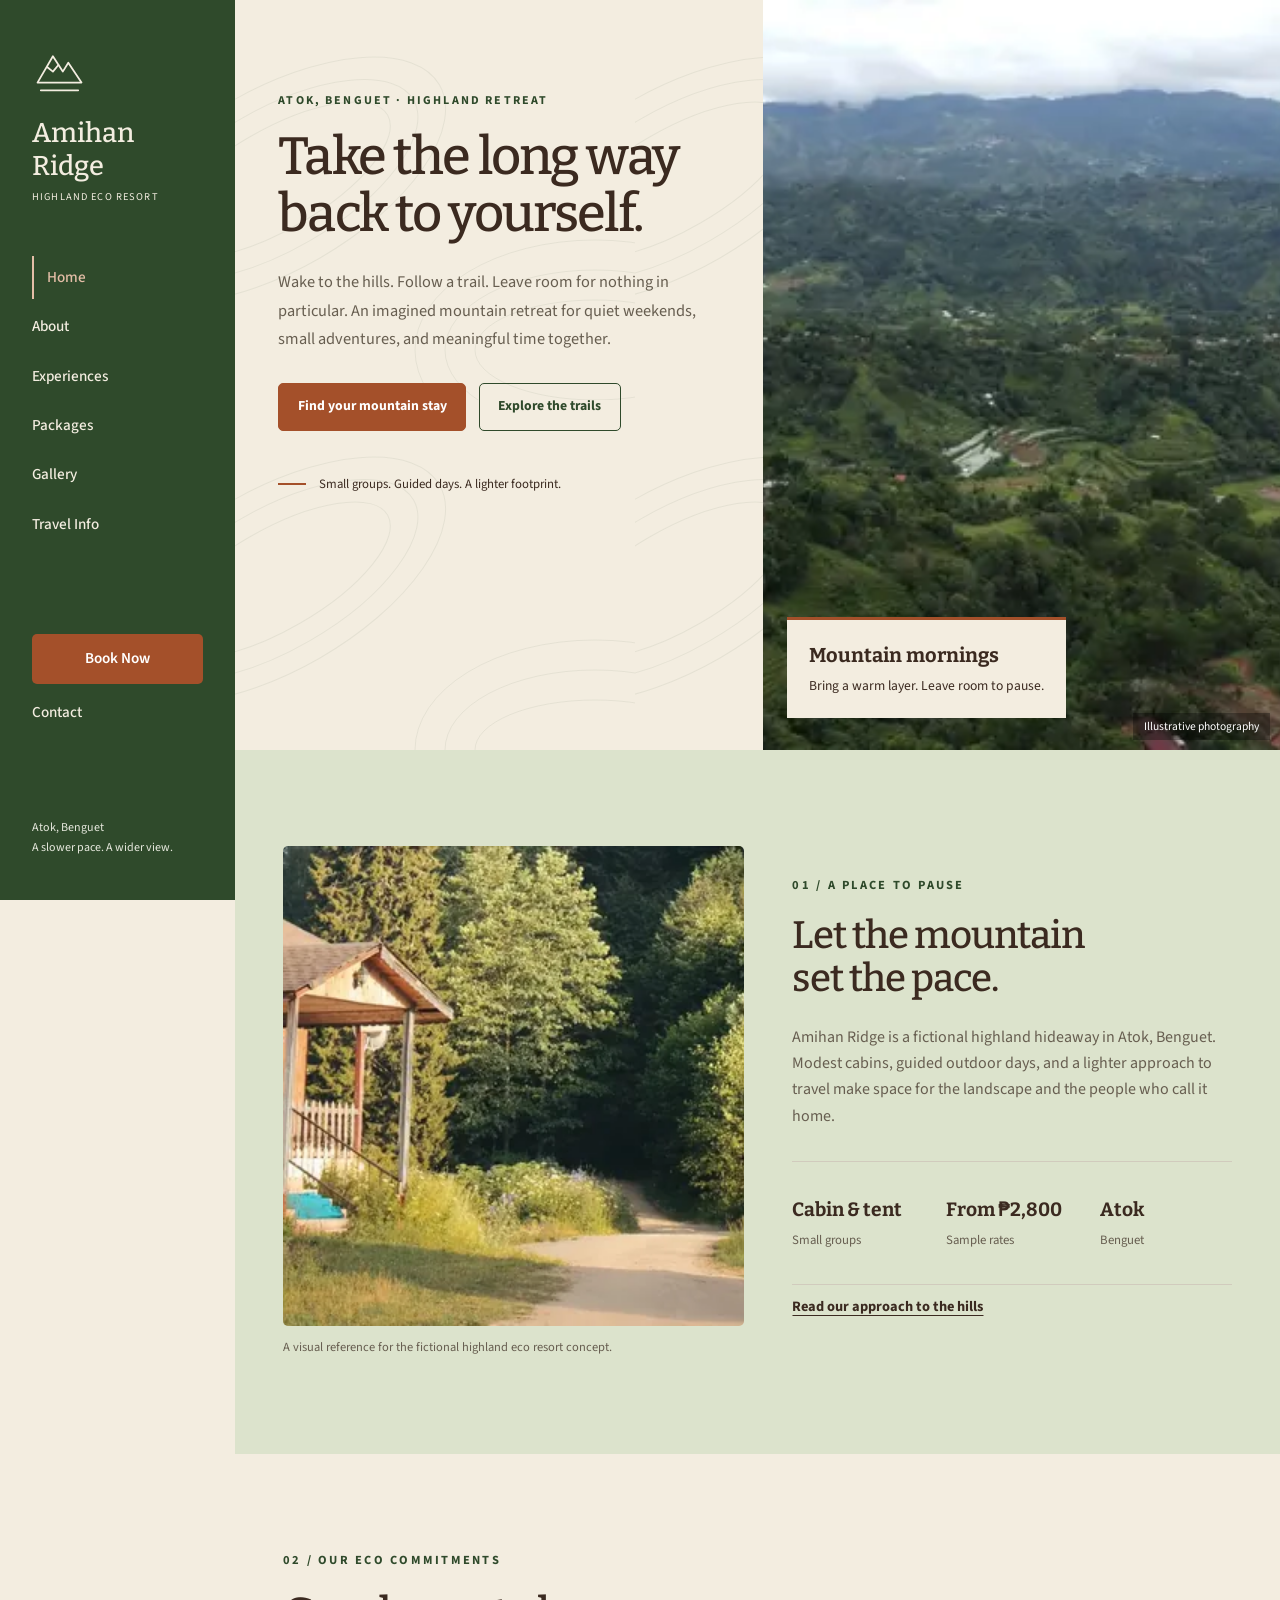
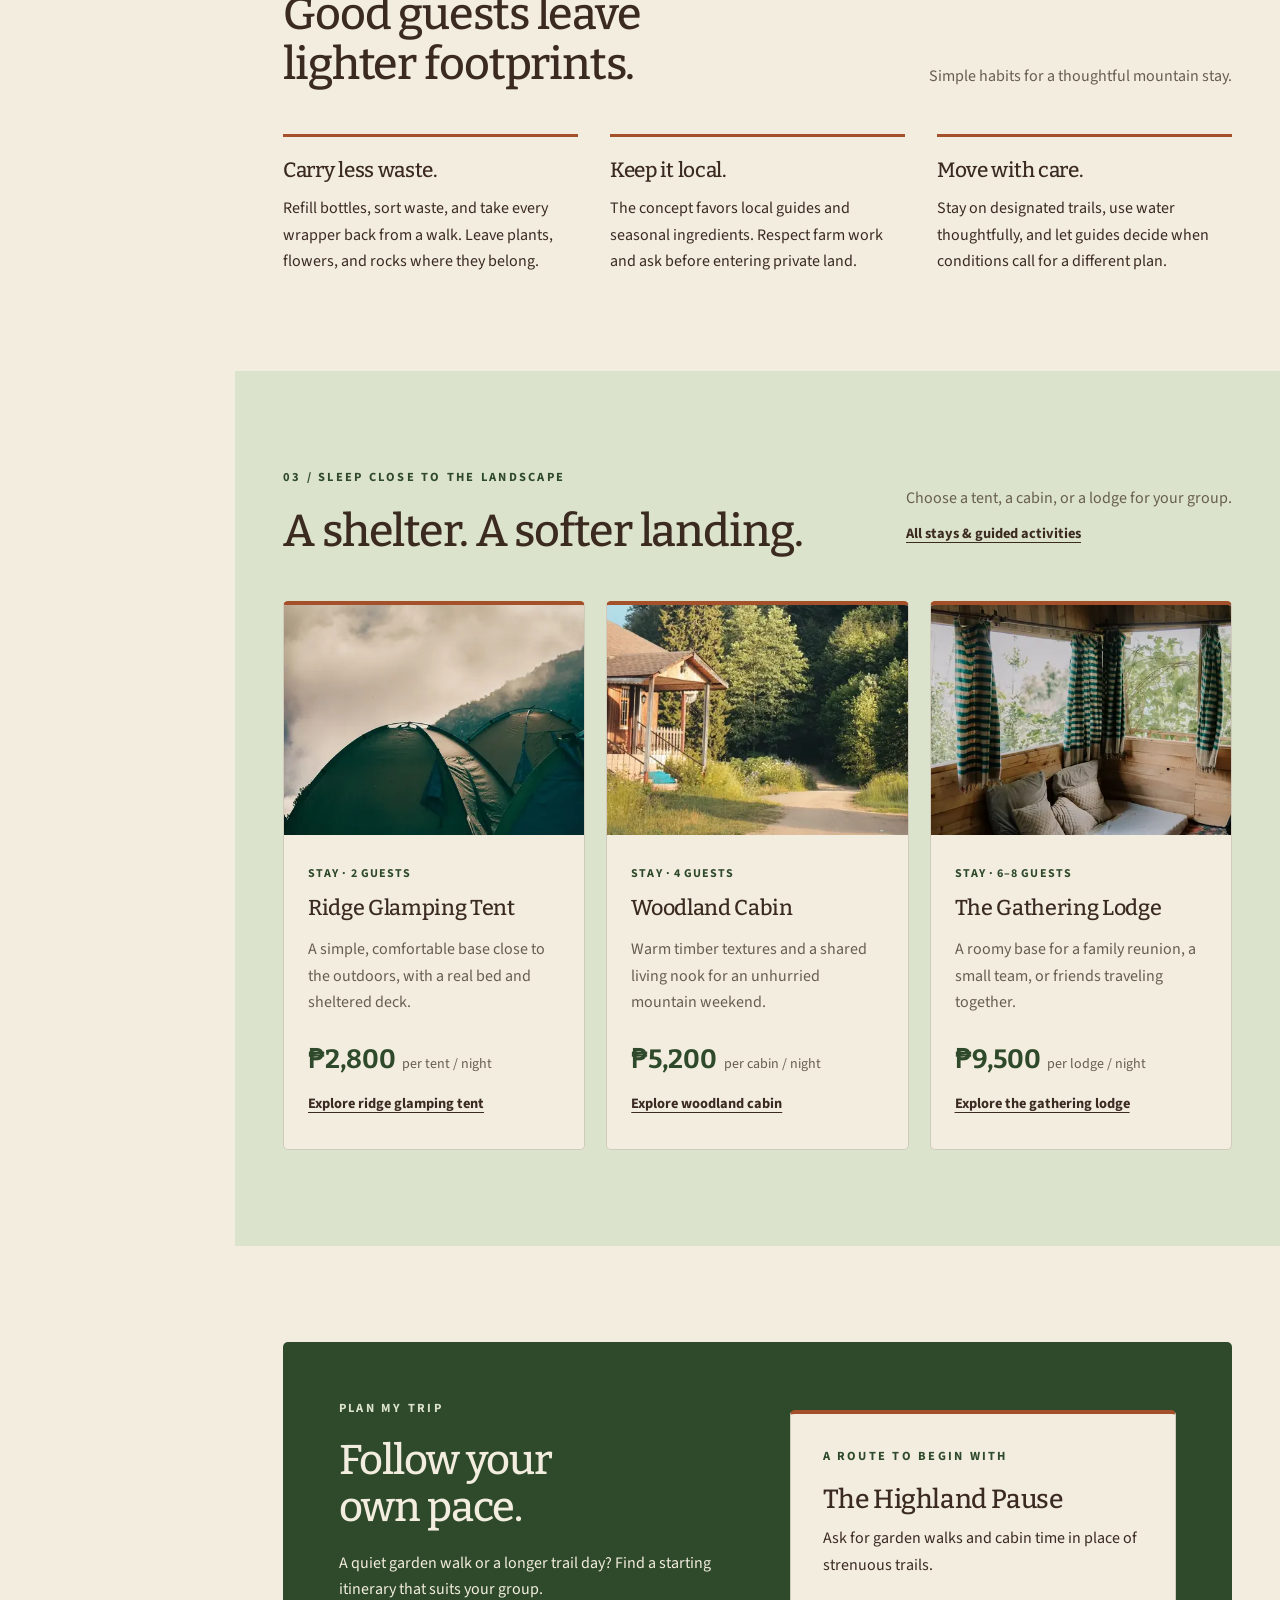
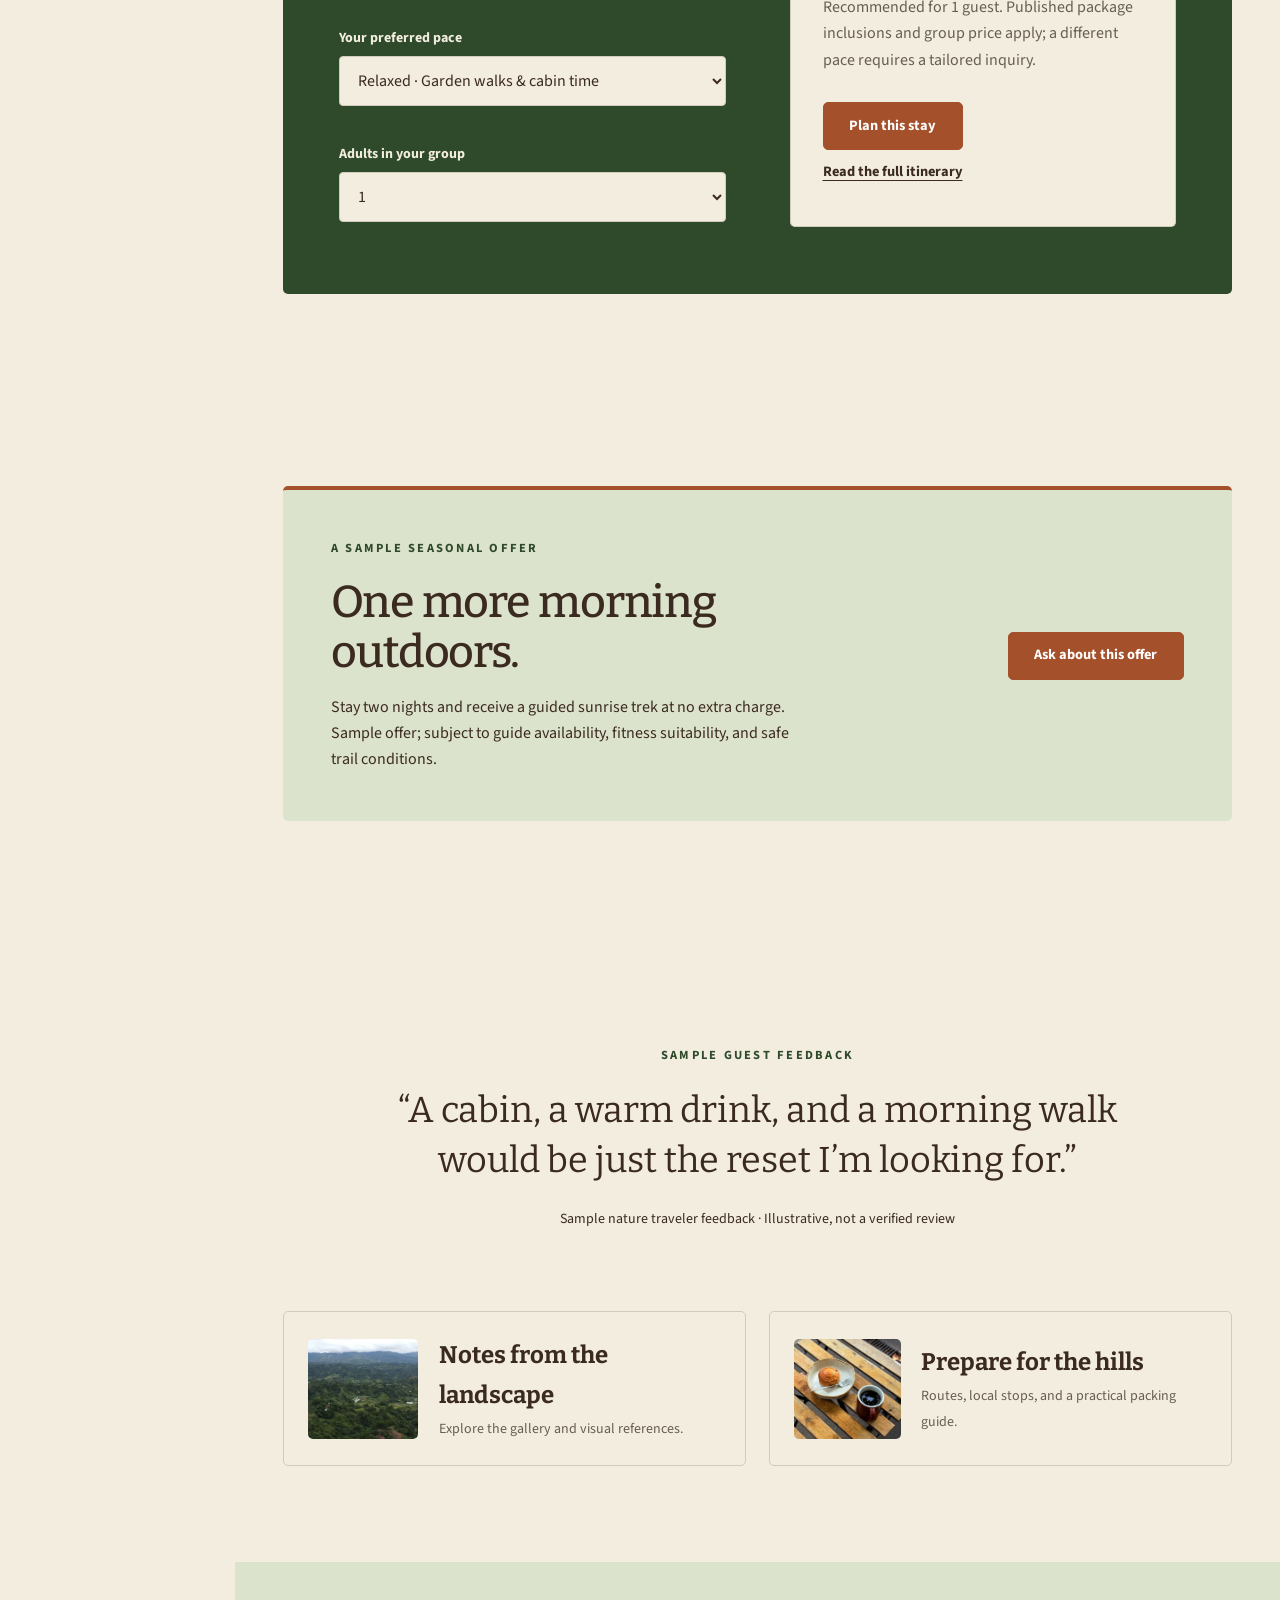
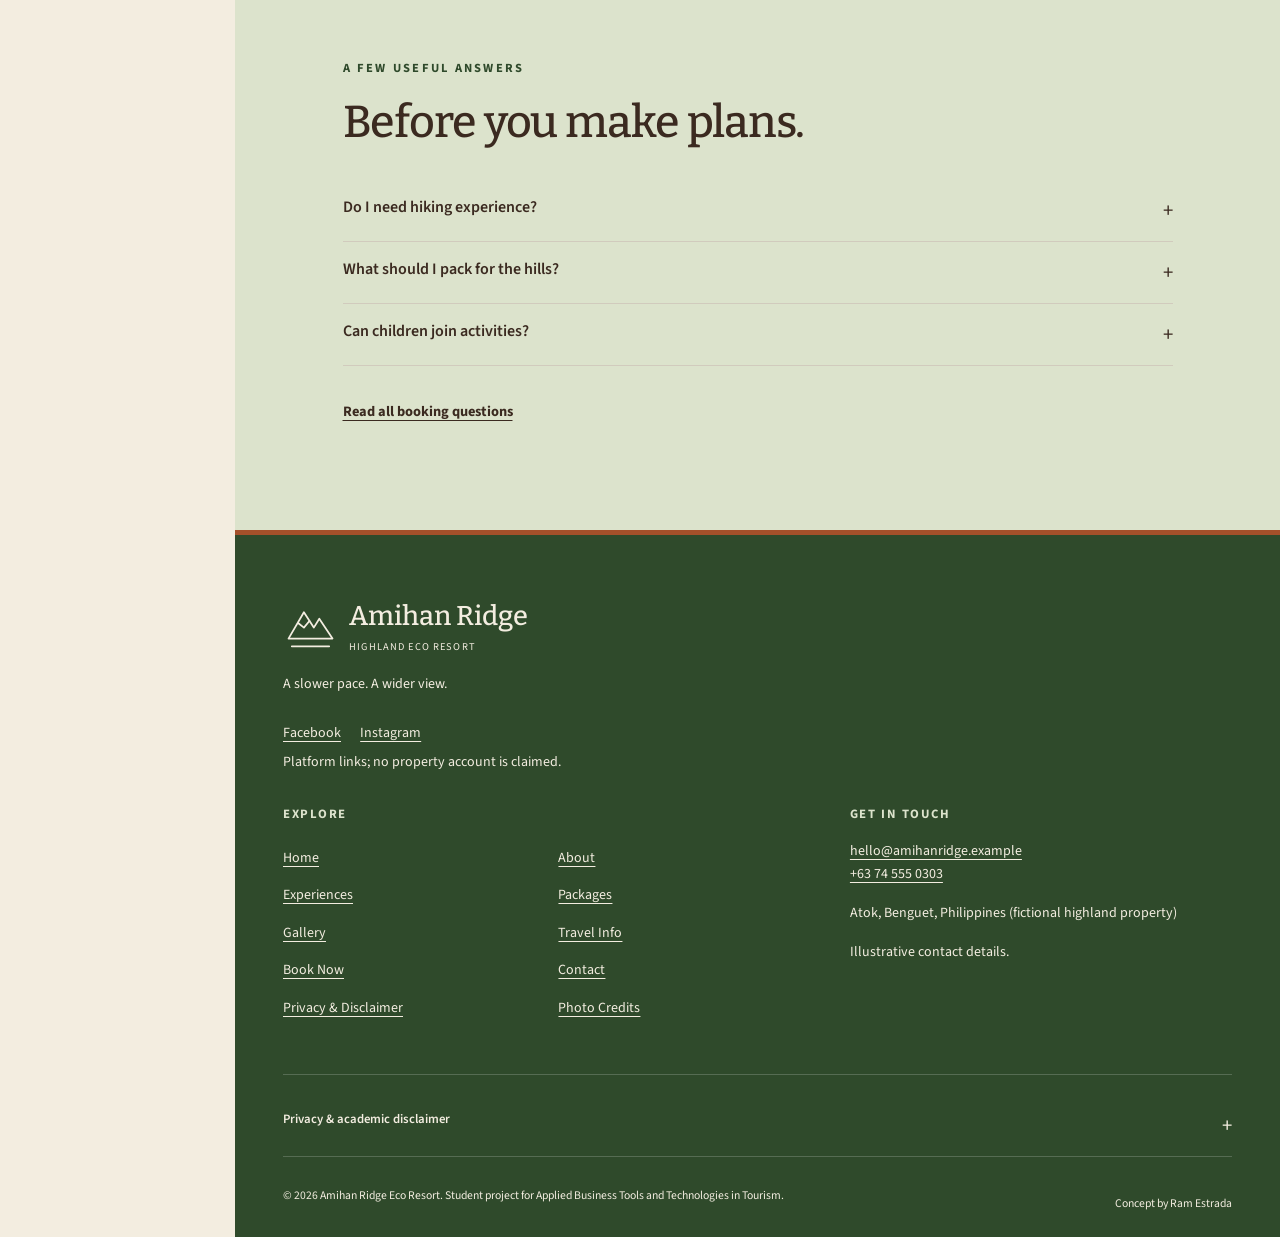
==== index.html @ c05573d8 "Publish complete website for GitHub Pages" ====
<!DOCTYPE html><html lang="en"><head><meta charset="UTF-8"><meta name="viewport" content="width=device-width, initial-scale=1"><title>Amihan Ridge Eco Resort | Slow Highland Stays in Atok</title><meta name="description" content="Find a slower pace at Amihan Ridge Eco Resort, a fictional Atok retreat. Explore cabins, trails, highland packages, eco habits, and a pace-based trip planner."><meta name="theme-color" content="#2F4A2B"><meta property="og:type" content="website"><meta property="og:title" content="Amihan Ridge Eco Resort | Slow Highland Stays in Atok"><meta property="og:description" content="Find a slower pace at Amihan Ridge Eco Resort, a fictional Atok retreat. Explore cabins, trails, highland packages, eco habits, and a pace-based trip planner."><meta property="og:site_name" content="Amihan Ridge Eco Resort"><link rel="icon" type="image/svg+xml" href="data:image/svg+xml,%3Csvg%20xmlns%3D%22http%3A//www.w3.org/2000/svg%22%20viewBox%3D%220%200%2050%2050%22%3E%3Crect%20width%3D%2250%22%20height%3D%2250%22%20rx%3D%225%22%20fill%3D%22%232F4A2B%22/%3E%3Cg%20transform%3D%22translate%283%203%29%20scale%28.88%29%22%20fill%3D%22none%22%20stroke%3D%22%23F3EDE0%22%20stroke-width%3D%222%22%3E%3Cpath%20d%3D%22M5%2036%2019%2012l9%2014%205-8%2012%2018H5Z%22/%3E%3Cpath%20d%3D%22m14%2022%205%204%205-6M8%2043h34%22/%3E%3C/g%3E%3C/svg%3E"><link rel="preload" href="fonts/bitter-latin.woff2" as="font" type="font/woff2" crossorigin><link rel="preload" href="fonts/source-sans-3-latin.woff2" as="font" type="font/woff2" crossorigin><link rel="stylesheet" href="css/style.css"><script type="application/ld+json">{"@context": "https://schema.org", "@type": "Resort", "name": "Amihan Ridge Eco Resort", "description": "Highland eco resort academic concept. Fictional property, rates, and contacts; no reservations or payments.", "address": {"@type": "PostalAddress", "addressLocality": "Atok", "addressRegion": "Benguet", "addressCountry": "PH"}}</script><script defer src="js/form-config.js"></script><script defer src="js/site-data.js"></script><script defer src="js/main.js"></script></head><body class="highlands"><a class="skip-link" href="#main">Skip to content</a><header class="site-header"><div class="header-inner "><a class="brand" href="index.html"><svg class="brand-mark" viewBox="0 0 50 50" fill="none" stroke="currentColor" stroke-width="1.6" stroke-linecap="round" stroke-linejoin="round" aria-hidden="true"><path d="M5 36 19 12l9 14 5-8 12 18H5Z"/><path d="m14 22 5 4 5-6M8 43h34"/></svg><span class="brand-text"><strong>Amihan Ridge</strong><span>Highland eco resort</span></span><span class="sr-only">Home</span></a><button class="menu-toggle" aria-controls="site-nav" aria-expanded="false" aria-label="Open navigation"><svg viewBox="0 0 24 24" fill="none" stroke="currentColor" stroke-width="1.6" aria-hidden="true"><path d="M3 6h18M3 12h18M3 18h18"/></svg></button><nav class="site-nav" id="site-nav" aria-label="Main navigation"><span class="nav-mobile-brand">Amihan Ridge</span><button class="menu-close" aria-label="Close navigation">×</button><ul class="nav-list"><li><a  href="index.html" aria-current="page">Home</a></li><li><a  href="about.html" >About</a></li><li><a  href="stay.html" >Experiences</a></li><li><a  href="packages.html" >Packages</a></li><li><a  href="gallery.html" >Gallery</a></li><li><a  href="travel-info.html" >Travel Info</a></li><li><a class="nav-book" href="booking.html" >Book Now</a></li><li><a  href="contact.html" >Contact</a></li></ul></nav><p class="sidebar-note">Atok, Benguet<br>A slower pace. A wider view.</p></div></header><main id="main"><section class="hero"><div class="hero-content"><span class="eyebrow">Atok, Benguet · Highland Retreat</span><h1>Take the long way<br>back to yourself.</h1><p class="hero-intro">Wake to the hills. Follow a trail. Leave room for nothing in particular. An imagined mountain retreat for quiet weekends, small adventures, and meaningful time together.</p><div class="actions"><a class="button " href="booking.html">Find your mountain stay</a><a class="button secondary" href="packages.html">Explore the trails</a></div><p class="hero-smallprint">Small groups. Guided days. A lighter footprint.</p></div><div class="hero-right"><img class="" src="images/hero-hills.webp" srcset="images/hero-hills-480.webp 480w, images/hero-hills-640.webp 640w, images/hero-hills-960.webp 960w, images/hero-hills.webp 1800w" sizes="(max-width:767px) 100vw, (max-width:1023px) 50vw, calc((100vw - 235px) / 2)" alt="Green mountain hills and cultivated valleys under a cloudy sky" width="1800" height="1013" fetchpriority="high" decoding="async"><div class="field-badge"><strong>Mountain mornings</strong><span>Bring a warm layer. Leave room to pause.</span></div><span class="hero-note">Illustrative photography</span></div></section><section class="section eco-story" id="discover"><div class="wrap intro-split"><div class="intro-photo reveal"><img class="" src="images/cabin-exterior.webp" srcset="images/cabin-exterior-480.webp 480w, images/cabin-exterior-640.webp 640w, images/cabin-exterior-960.webp 960w, images/cabin-exterior.webp 1100w" sizes="(max-width:767px) calc(100vw - 32px), (max-width:1023px) 50vw, 40vw" alt="Wooden cabin nestled among lush green forest trees" width="1100" height="734" loading="lazy" decoding="async"><p class="photo-caption">A visual reference for the fictional highland eco resort concept.</p></div><div class="intro-copy reveal"><span class="eyebrow">01 / A place to pause</span><h2>Let the mountain<br> set the pace.</h2><p class="muted">Amihan Ridge is a fictional highland hideaway in Atok, Benguet. Modest cabins, guided outdoor days, and a lighter approach to travel make space for the landscape and the people who call it home.</p><div class="quick-facts"><div><strong>Cabin & tent</strong><span>Small groups</span></div><div><strong>From ₱2,800</strong><span>Sample rates</span></div><div><strong>Atok</strong><span>Benguet</span></div></div><a class="text-link" href="about.html">Read our approach to the hills</a></div></div></section><section class="section"><div class="wrap"><div class="section-heading"><div><span class="eyebrow">02 / Our eco commitments</span><h2>Good guests leave<br>lighter footprints.</h2></div><div><p class="muted">Simple habits for a thoughtful mountain stay.</p></div></div><div class="eco-grid"><div><h3>Carry less waste.</h3><p>Refill bottles, sort waste, and take every wrapper back from a walk. Leave plants, flowers, and rocks where they belong.</p></div><div><h3>Keep it local.</h3><p>The concept favors local guides and seasonal ingredients. Respect farm work and ask before entering private land.</p></div><div><h3>Move with care.</h3><p>Stay on designated trails, use water thoughtfully, and let guides decide when conditions call for a different plan.</p></div></div></div></section><section class="section panel-section"><div class="wrap"><div class="section-heading"><div><span class="eyebrow">03 / Sleep close to the landscape</span><h2>A shelter. A softer landing.</h2></div><div><p class="muted">Choose a tent, a cabin, or a lodge for your group.</p><a class="text-link" href="stay.html">All stays & guided activities</a></div></div><div class="home-stays"><article class="card reveal" data-offering="glamping-tent"><img class="card-image" src="images/camping.webp" srcset="images/camping-480.webp 480w, images/camping-640.webp 640w, images/camping-960.webp 960w, images/camping.webp 1100w" sizes="(max-width:767px) calc(100vw - 32px), (max-width:1023px) 50vw, 40vw" alt="Camping tents set in a misty mountain landscape" width="1100" height="1650" loading="lazy" decoding="async"><div class="card-body"><span class="card-tag">Stay · 2 guests</span><h3>Ridge Glamping Tent</h3><p class="muted">A simple, comfortable base close to the outdoors, with a real bed and sheltered deck.</p><div class="card-price"><strong>₱2,800</strong><span>per tent / night</span></div><a class="text-link" href="stay.html#glamping-tent">Explore ridge glamping tent</a></div></article><article class="card reveal" data-offering="wood-cabin"><img class="card-image" src="images/cabin-exterior.webp" srcset="images/cabin-exterior-480.webp 480w, images/cabin-exterior-640.webp 640w, images/cabin-exterior-960.webp 960w, images/cabin-exterior.webp 1100w" sizes="(max-width:767px) calc(100vw - 32px), (max-width:1023px) 50vw, 40vw" alt="Wooden cabin nestled among lush green forest trees" width="1100" height="734" loading="lazy" decoding="async"><div class="card-body"><span class="card-tag">Stay · 4 guests</span><h3>Woodland Cabin</h3><p class="muted">Warm timber textures and a shared living nook for an unhurried mountain weekend.</p><div class="card-price"><strong>₱5,200</strong><span>per cabin / night</span></div><a class="text-link" href="stay.html#wood-cabin">Explore woodland cabin</a></div></article><article class="card reveal" data-offering="family-lodge"><img class="card-image" src="images/cabin-lounge.webp" srcset="images/cabin-lounge-480.webp 480w, images/cabin-lounge-640.webp 640w, images/cabin-lounge-960.webp 960w, images/cabin-lounge.webp 1100w" sizes="(max-width:767px) calc(100vw - 32px), (max-width:1023px) 50vw, 40vw" alt="Wooden cabin interior with cushions and a forest view" width="1100" height="1649" loading="lazy" decoding="async"><div class="card-body"><span class="card-tag">Stay · 6–8 guests</span><h3>The Gathering Lodge</h3><p class="muted">A roomy base for a family reunion, a small team, or friends traveling together.</p><div class="card-price"><strong>₱9,500</strong><span>per lodge / night</span></div><a class="text-link" href="stay.html#family-lodge">Explore the gathering lodge</a></div></article></div></div></section><section class="section"><div class="wrap"><div class="planner reveal" id="plan-my-trip"><div><span class="eyebrow">Plan my trip</span><h2>Follow your<br>own pace.</h2><p>A quiet garden walk or a longer trail day? Find a starting itinerary that suits your group.</p><div id="trip-planner" class="form-grid" style="margin-top:1.5rem"><div class="field full"><label for="trip-pace">Your preferred pace</label><select id="trip-pace"><option value="relaxed">Relaxed · Garden walks & cabin time</option><option value="moderate">Moderate · Sunrise walks & slow afternoons</option><option value="adventurous">Adventurous · Longer guided trail days</option></select></div><div class="field full"><label for="trip-size">Adults in your group</label><select id="trip-size"><option>1</option><option>2</option><option>3</option><option>4</option><option>5</option><option>6</option><option>7</option><option>8</option></select></div></div></div><div class="planner-result" aria-live="polite"><span class="eyebrow">A route to begin with</span><h3 id="trip-name">The Highland Pause</h3><p id="trip-activities">Ask for garden walks and cabin time in place of strenuous trails.</p><p class="small muted" id="trip-group-note">Package capacity and final inclusions need confirmation.</p><div class="actions"><a class="button" id="trip-result-link" href="booking.html?item=highland-escape">Plan this stay</a></div><a class="text-link" id="trip-package-link" href="packages.html#highland-escape">Read the full itinerary</a></div></div></div></section><section class="section"><div class="wrap"><div class="promo reveal"><div><span class="eyebrow">A sample seasonal offer</span><h2>One more morning outdoors.</h2><p>Stay two nights and receive a guided sunrise trek at no extra charge. Sample offer; subject to guide availability, fitness suitability, and safe trail conditions.</p></div><a class="button " href="booking.html">Ask about this offer</a></div></div></section><section class="section"><div class="wrap"><div class="review reveal"><span class="eyebrow">Sample guest feedback</span><span class="stars" aria-hidden="true">✦ ✦ ✦</span><blockquote>“A cabin, a warm drink, and a morning walk would be just the reset I’m looking for.”</blockquote><cite>Sample nature traveler feedback · Illustrative, not a verified review</cite></div><div class="teaser-grid"><a class="teaser" href="gallery.html"><img class="" src="images/hero-hills.webp" srcset="images/hero-hills-480.webp 480w, images/hero-hills-640.webp 640w, images/hero-hills-960.webp 960w, images/hero-hills.webp 1800w" sizes="(max-width:767px) calc(100vw - 32px), (max-width:1023px) 50vw, 40vw" alt="Green mountain hills and cultivated valleys under a cloudy sky" width="1800" height="1013" loading="lazy" decoding="async"><div><strong>Notes from the landscape</strong><span>Explore the gallery and visual references.</span></div></a><a class="teaser" href="travel-info.html"><img class="" src="images/coffee-pastry.webp" srcset="images/coffee-pastry-480.webp 480w, images/coffee-pastry-640.webp 640w, images/coffee-pastry-960.webp 960w, images/coffee-pastry.webp 1100w" sizes="(max-width:767px) calc(100vw - 32px), (max-width:1023px) 50vw, 40vw" alt="Coffee and a pastry on an outdoor wooden table" width="1100" height="1467" loading="lazy" decoding="async"><div><strong>Prepare for the hills</strong><span>Routes, local stops, and a practical packing guide.</span></div></a></div></div></section><section class="section panel-section"><div class="wrap"><div class="faq"><span class="eyebrow">A few useful answers</span><h2>Before you make plans.</h2><details><summary>Do I need hiking experience?</summary><p>The garden walk is a gentle option. Sunrise and longer treks require a suitability discussion with the guide; difficulty, weather, and individual health must be considered.</p></details><details><summary>What should I pack for the hills?</summary><p>Bring layers, a rain shell, grippy closed shoes, water, a torch, and personal medication. Pack out any waste from trail days.</p></details><details><summary>Can children join activities?</summary><p>Garden visits can suit supervised children. Ask about route suitability before booking a trek; there is no blanket age guarantee.</p></details><p class="faq-footer"><a class="text-link" href="booking.html#faq">Read all booking questions</a></p></div></div></section></main><footer class="site-footer"><div class="wrap"><div class="footer-top"><div class="footer-brand"><a class="brand" href="index.html"><svg class="brand-mark" viewBox="0 0 50 50" fill="none" stroke="currentColor" stroke-width="1.6" stroke-linecap="round" stroke-linejoin="round" aria-hidden="true"><path d="M5 36 19 12l9 14 5-8 12 18H5Z"/><path d="m14 22 5 4 5-6M8 43h34"/></svg><span class="brand-text"><strong>Amihan Ridge</strong><span>Highland eco resort</span></span><span class="sr-only">Home</span></a><p>A slower pace. A wider view.</p><div class="social-links"><a href="https://www.facebook.com/" target="_blank" rel="noopener noreferrer">Facebook</a><a href="https://www.instagram.com/" target="_blank" rel="noopener noreferrer">Instagram</a></div><p class="small">Platform links; no property account is claimed.</p></div><div><h2>Explore</h2><div class="footer-links"><a href="index.html">Home</a><a href="about.html">About</a><a href="stay.html">Experiences</a><a href="packages.html">Packages</a><a href="gallery.html">Gallery</a><a href="travel-info.html">Travel Info</a><a href="booking.html">Book Now</a><a href="contact.html">Contact</a><a href="#privacy">Privacy &amp; Disclaimer</a><a href="gallery.html#photo-credits">Photo Credits</a></div></div><div><h2>Get in touch</h2><p><a href="mailto:hello@amihanridge.example">hello@amihanridge.example</a><br><a href="tel:+63745550303">+63 74 555 0303</a></p><p>Atok, Benguet, Philippines (fictional highland property)</p><p class="small">Illustrative contact details.</p></div></div><details class="footer-policy" id="privacy"><summary>Privacy &amp; academic disclaimer</summary><p>This website was created for academic purposes. Business, rates, and contact details are fictional. No personal data is stored. In the current demonstration, form entries stay on the page and are not sent. A copied or downloaded draft stays under your control. No reservations or payments are made.</p><p>Photographs are licensed visual references, not photographs of this fictional property. Sample guest feedback is illustrative, not verified testimony. Maps show public town references. Any future inquiry service must have its privacy terms reviewed before activation.</p></details><div class="footer-bottom"><p>© 2026 Amihan Ridge Eco Resort. Student project for Applied Business Tools and Technologies in Tourism.</p><p>Concept by Ram Estrada</p></div></div></footer></body></html>
---- css/style.css ----
/* Self-hosted Google Fonts; latin subset; source records and OFL licenses included. */

/* latin: Bitter */
@font-face {
  font-family: 'Bitter';
  font-style: normal;
  font-weight: 400 700;
  font-display: swap;
  src: url('../fonts/bitter-latin.woff2') format('woff2');
  unicode-range: U+0000-00FF, U+0131, U+0152-0153, U+02BB-02BC, U+02C6, U+02DA, U+02DC, U+0304, U+0308, U+0329, U+2000-206F, U+20AC, U+2122, U+2191, U+2193, U+2212, U+2215, U+FEFF, U+FFFD;
}

/* latin: Source Sans 3 */
@font-face {
  font-family: 'Source Sans 3';
  font-style: normal;
  font-weight: 400 700;
  font-display: swap;
  src: url('../fonts/source-sans-3-latin.woff2') format('woff2');
  unicode-range: U+0000-00FF, U+0131, U+0152-0153, U+02BB-02BC, U+02C6, U+02DA, U+02DC, U+0304, U+0308, U+0329, U+2000-206F, U+20AC, U+2122, U+2191, U+2193, U+2212, U+2215, U+FEFF, U+FFFD;
}

*{box-sizing:border-box}html{scroll-behavior:smooth;scroll-padding-top:7rem}body{margin:0;background:var(--paper);color:var(--ink);font-family:var(--body-font);font-size:1rem;line-height:1.65}body.menu-open{overflow:hidden}button,input,select,textarea{font:inherit}button,a,input,select,textarea,summary{-webkit-tap-highlight-color:transparent}img{display:block;width:100%;height:auto}a{color:inherit;text-underline-offset:.25em}button{cursor:pointer}button:disabled{cursor:wait;opacity:.65}a,button{touch-action:manipulation}h1,h2,h3,h4,p{margin:0}h1,h2,h3,h4{font-family:var(--heading-font);font-weight:var(--heading-weight,500);line-height:1.12}h1{font-size:clamp(2.65rem,5vw,4.8rem);letter-spacing:-.035em}h2{font-size:clamp(2rem,3.5vw,3.3rem);letter-spacing:-.025em}h3{font-size:1.6rem;letter-spacing:-.015em}p+p{margin-top:1rem}ul,ol{padding-left:1.25rem}li+li{margin-top:.4rem}::selection{background:var(--accent);color:white}:focus-visible{outline:3px solid var(--focus);outline-offset:5px}input:focus-visible,select:focus-visible,textarea:focus-visible{outline-offset:2px}button{border:0}.skip-link{position:fixed;top:1rem;left:1rem;z-index:1000;padding:1rem;background:var(--primary);color:white;transform:translateY(-200%)}.skip-link:focus{transform:translateY(0)}.sr-only{position:absolute;width:1px;height:1px;overflow:hidden;clip:rect(0,0,0,0);white-space:nowrap}.wrap{width:min(1200px,calc(100% - 6rem));margin-inline:auto}.section{padding-block:6rem}.section-heading{display:flex;align-items:flex-end;justify-content:space-between;gap:2rem;margin-bottom:2.8rem}.section-heading p{max-width:30rem}.eyebrow{font-size:.78rem;font-weight:700;letter-spacing:.18em;text-transform:uppercase;display:block;margin-bottom:1.15rem;color:var(--primary)}.muted{color:var(--muted)}.small{font-size:.875rem}.section-number{font-family:var(--heading-font);font-size:3rem;color:var(--accent)}.button{display:inline-flex;align-items:center;justify-content:center;min-height:48px;padding:.8rem 1.6rem;text-decoration:none;font-size:.9rem;font-weight:700;background:var(--accent);color:var(--button-text);border:1px solid var(--accent);border-radius:var(--radius);transition:background .2s,transform .2s,box-shadow .2s;line-height:1.4;text-align:center}.button:hover{transform:translateY(-2px);background:var(--accent-dark);border-color:var(--accent-dark)}.button.secondary{background:transparent;color:var(--primary);border-color:var(--primary)}.button.secondary:hover{background:var(--panel)}.button.light{background:transparent;color:#fff;border-color:#fff}.button.light:hover{background:#ffffff18}.text-link{display:inline-flex;align-items:center;min-height:44px;font-size:.9rem;font-weight:700}.actions{display:flex;flex-wrap:wrap;gap:1rem;align-items:center;margin-top:1.8rem}.brand{display:flex;align-items:center;gap:.7rem;text-decoration:none;color:var(--primary);line-height:1.2}.brand-mark{width:38px;height:38px;flex:none}.brand-text strong{display:block;font-family:var(--heading-font);font-size:1.15rem;font-weight:var(--heading-weight,500)}.brand-text span{display:block;font-size:.65rem;letter-spacing:.16em;text-transform:uppercase;margin-top:.2rem}.header-inner{display:flex;align-items:center;justify-content:space-between;gap:1.4rem}.nav-list{display:flex;gap:1.35rem;align-items:center;list-style:none;padding:0;margin:0}.nav-list li+li{margin:0}.nav-list a{display:flex;align-items:center;min-height:44px;text-decoration:none;font-size:.84rem;font-weight:600;white-space:nowrap}.nav-list a:hover,.nav-list a[aria-current]{color:var(--accent-dark)}.nav-list a[aria-current]:not(.nav-book){box-shadow:inset 0 -2px var(--accent)}.nav-list a.nav-book{padding:.65rem 1.1rem;background:var(--accent);color:var(--button-text);border-radius:var(--radius)}.menu-toggle,.menu-close{display:none;width:48px;height:48px;border:1px solid var(--line);background:var(--paper);color:var(--ink);align-items:center;justify-content:center;font-size:1.5rem}.menu-toggle svg{width:23px;height:23px}.nav-mobile-brand{display:none}.hero{position:relative;isolation:isolate;overflow:hidden}.hero-image{position:absolute;inset:0;height:100%;object-fit:cover;z-index:-2}.hero .eyebrow,.hero .muted{color:inherit}.hero-content{position:relative}.hero-intro{max-width:36rem;margin-top:1.5rem;font-size:1.08rem;line-height:1.75}.hero-note{position:absolute;bottom:1.5rem;right:2rem;color:white;font-size:.72rem;background:#0005;padding:.25rem .7rem}.hero-bottom{display:flex;align-items:center;justify-content:space-between;gap:2rem}.hero-bottom span{font-size:.78rem;letter-spacing:.12em;text-transform:uppercase}.subhero{padding:4.6rem 0 3.8rem;border-bottom:1px solid var(--line);background:var(--panel)}.subhero .wrap{display:grid;grid-template-columns:1.5fr 1fr;gap:3rem;align-items:center}.subhero p{max-width:42rem;margin-top:1.35rem}.subhero img{height:260px;object-fit:cover;border-radius:var(--card-radius)}.subhero .breadcrumb{font-size:.8rem;margin-bottom:1rem;color:var(--muted)}.intro-split{display:grid;grid-template-columns:1fr 1fr;gap:5rem;align-items:center}.intro-photo{position:relative}.intro-photo img{height:500px;object-fit:cover;border-radius:var(--card-radius)}.photo-caption{margin-top:.7rem;font-size:.78rem;color:var(--muted)}.intro-copy>p{margin-top:1.5rem}.quick-facts{display:grid;grid-template-columns:repeat(3,1fr);gap:1.4rem;padding-block:2rem;border-block:1px solid var(--line);margin-top:2rem}.quick-facts strong{display:block;font-family:var(--heading-font);font-size:1.2rem}.quick-facts span{font-size:.8rem;color:var(--muted)}.card-grid{display:grid;grid-template-columns:repeat(3,minmax(0,1fr));gap:1.65rem}.card{overflow:hidden;border:1px solid var(--line);border-radius:var(--card-radius);background:var(--card-bg,var(--paper));box-shadow:var(--card-shadow,none);position:relative}.card-image{height:260px;object-fit:cover;transition:transform .3s}.card:hover .card-image{transform:scale(1.025)}.card-body{padding:1.8rem}.card-tag{display:inline-block;color:var(--primary);font-size:.75rem;font-weight:700;letter-spacing:.09em;text-transform:uppercase;margin-bottom:.8rem}.card h3{margin-bottom:1rem}.card p{margin-bottom:1rem}.card-price{display:flex;align-items:baseline;gap:.4rem;margin-top:1.4rem;flex-wrap:wrap}.card-price strong{font-family:var(--heading-font);font-size:1.65rem;color:var(--primary)}.card-price span{font-size:.78rem;color:var(--muted)}.card .button{margin-top:1.2rem}.offering-meta{display:grid;grid-template-columns:1fr 1fr;gap:.8rem;font-size:.8rem;border-top:1px solid var(--line);padding-top:1rem}.offering-meta dt{font-weight:700}.offering-meta dd{margin:0;color:var(--muted)}.features{font-size:.9rem}.feature-grid{display:grid;grid-template-columns:repeat(4,1fr);gap:1.6rem}.feature-tile{padding:1.5rem 0;border-top:2px solid var(--accent)}.feature-tile h3{font-size:1.3rem;margin:.8rem 0}.feature-tile p{font-size:.95rem}.feature-index{font-size:.8rem;font-weight:700;color:var(--accent-dark);letter-spacing:.08em}.panel-section{background:var(--panel)}.dark-section{background:var(--primary);color:var(--paper)}.dark-section .eyebrow{color:var(--light-accent)}.dark-section .card{--card-bg:var(--paper);color:var(--ink)}.dark-section .muted{color:#ffffffb8}.promo{display:grid;grid-template-columns:1.4fr 1fr;gap:3rem;align-items:center;padding:3rem;background:var(--primary);color:white;border-radius:var(--card-radius);position:relative}.promo .eyebrow{color:var(--light-accent)}.promo p{margin-top:1rem;max-width:43rem}.promo .button{justify-self:end}.review{max-width:780px;text-align:center;margin:auto;padding:2rem 0}.review blockquote{font-family:var(--heading-font);font-size:clamp(1.7rem,3vw,2.7rem);line-height:1.4;margin:1.2rem 0}.review cite{font-style:normal;font-size:.875rem}.review .stars{color:var(--accent-dark);letter-spacing:.3em;font-size:1rem}.teaser-grid{display:grid;grid-template-columns:repeat(2,1fr);gap:1.4rem;margin-top:3rem}.teaser{display:flex;gap:1.3rem;align-items:center;padding:1.5rem;border:1px solid var(--line);text-decoration:none;border-radius:var(--card-radius);transition:background .2s}.teaser:hover{background:var(--panel)}.teaser strong{display:block;font-family:var(--heading-font);font-size:1.5rem}.teaser img{width:110px;height:100px;object-fit:cover;border-radius:var(--card-radius)}.teaser span{font-size:.875rem;color:var(--muted)}.availability{padding:1.7rem 2rem;display:grid;grid-template-columns:1fr 1fr .6fr auto;gap:1rem;align-items:end;background:white;color:var(--ink);position:relative;z-index:2;border-radius:22px;box-shadow:0 12px 45px #14313b1a}.availability label{font-size:.8rem;font-weight:700}.availability input,.availability select{background:#f4f7f7;border:1px solid var(--line);border-radius:10px;min-height:48px;padding:.65rem;width:100%;margin-top:.4rem}.planner{display:grid;grid-template-columns:1fr 1fr;gap:4rem;padding:3.5rem;background:var(--panel);border:1px solid var(--line);border-radius:var(--card-radius)}.planner h2{margin-bottom:1.2rem}.planner .field{margin-bottom:1rem}.planner-result{padding:2rem;background:var(--paper);border:1px solid var(--line);border-radius:var(--card-radius);align-self:center}.planner-result .result-number{font-family:var(--heading-font);font-size:2.8rem;line-height:1.2;color:var(--primary);display:block;margin:.7rem 0}.planner-result h3{margin:.7rem 0}.planner-result p{font-size:.9rem}.planner-error{color:#a12620;margin-top:1rem}.field label{display:block;font-size:.875rem;font-weight:700;margin-bottom:.4rem}.field input,.field select,.field textarea{width:100%;min-height:48px;border:1px solid var(--line);padding:.75rem .85rem;border-radius:var(--input-radius,4px);background:var(--paper);color:var(--ink);line-height:1.4}.field textarea{min-height:130px;resize:vertical}.field .hint{font-size:.8rem;color:var(--muted);display:block;margin-top:.3rem}.field [aria-invalid=true]{border-color:#b52a21}.field-error{color:#a12620;font-size:.8rem;display:block;min-height:0}.field-error:not(:empty){margin-top:.35rem}.form-grid{display:grid;grid-template-columns:1fr 1fr;gap:1.3rem}.form-grid .full{grid-column:1/-1}.check-row{display:flex;gap:.75rem;align-items:flex-start;font-size:.875rem}.check-row input{width:20px;height:20px;flex:none;margin-top:.22rem;accent-color:var(--primary)}.form-card{padding:2.5rem;background:var(--paper);border:1px solid var(--line);border-radius:var(--card-radius)}.form-layout{display:grid;grid-template-columns:minmax(0,1.7fr) minmax(0,1fr);gap:3rem;align-items:start}.form-aside{position:sticky;top:8rem}.form-aside h2{font-size:2rem;margin-bottom:1.3rem}.steps{list-style:none;padding:0;counter-reset:steps}.steps li{counter-increment:steps;position:relative;padding-left:2.6rem;margin-bottom:1.6rem}.steps li:before{content:counter(steps);position:absolute;left:0;top:0;width:28px;height:28px;border:1px solid var(--line);display:grid;place-items:center;font-size:.8rem;color:var(--primary)}.steps strong{display:block;margin-bottom:.25rem}.steps p{font-size:.9rem;color:var(--muted)}.notice{padding:1.1rem 1.25rem;border-left:3px solid var(--accent);background:var(--panel);font-size:.875rem;margin:1.5rem 0}.form-status{margin-top:1.5rem;padding:1.3rem;background:var(--panel);border-radius:var(--card-radius)}.form-status pre{font:inherit;font-size:.8rem;white-space:pre-wrap;overflow-wrap:anywhere;line-height:1.6;margin:1rem 0;max-height:280px;overflow:auto}.form-status h3{font-size:1.3rem;margin-bottom:.7rem}.form-status[hidden]{display:none}.honeypot{position:absolute;left:-9999px;opacity:0}.error-summary{color:#a12620;font-weight:600;font-size:.9rem;margin-bottom:1rem}.package-stack{display:grid;gap:3rem}.package{display:grid;grid-template-columns:minmax(0,.9fr) minmax(0,1.4fr);border:1px solid var(--line);border-radius:var(--card-radius);overflow:hidden;background:var(--paper)}.package-visual{position:relative;background:var(--panel)}.package-visual img{height:100%;min-height:450px;object-fit:cover}.package-body{padding:2.8rem}.package h2{font-size:2.25rem}.package-body>p{margin-top:1rem}.package-facts{display:flex;gap:.6rem;flex-wrap:wrap;margin-top:1rem}.chip{font-size:.75rem;font-weight:700;border:1px solid var(--line);border-radius:var(--radius);padding:.35rem .65rem;background:var(--panel)}.package-columns{display:grid;grid-template-columns:1fr 1fr;gap:1.3rem;margin-top:1.6rem}.package-columns h3{font-size:1rem;font-family:var(--body-font);font-weight:700}.package-columns ul{font-size:.875rem}.itinerary{margin-top:1.6rem}.itinerary h3{font-size:1.3rem;margin-bottom:1rem}.itinerary details,.faq details{border-bottom:1px solid var(--line)}summary{cursor:pointer;list-style:none;display:flex;justify-content:space-between;gap:1rem;min-height:50px;padding:1rem 0;font-weight:600;line-height:1.4}summary::-webkit-details-marker{display:none}summary:after{content:'+';font-weight:400;font-size:1.3rem}details[open]>summary:after{content:'−'}details p{padding:0 0 1.3rem;font-size:.95rem;color:var(--muted)}.faq{max-width:830px;margin:auto}.faq>h2{margin-bottom:2rem}.faq-footer{margin-top:1.5rem}.itinerary-tabs{display:flex;gap:.6rem;margin-bottom:1rem}.itinerary-tabs button{padding:.55rem 1rem;border-radius:99px;background:var(--panel);border:1px solid var(--line);color:var(--ink);font-weight:700;font-size:.875rem}.itinerary-tabs button[aria-selected=true]{background:var(--primary);color:#fff}.tab-panel{font-size:.9rem;padding:1rem;background:var(--panel);border-radius:12px}.tab-panel[hidden]{display:none}.trail-timeline{list-style:none;padding:0;margin:1rem 0}.trail-timeline li{position:relative;border-left:2px solid var(--accent);padding:0 0 1.25rem 1.5rem;margin:0}.trail-timeline li:before{content:'';position:absolute;width:10px;height:10px;background:var(--accent);border-radius:50%;left:-6px;top:.5rem}.trail-timeline strong{display:block;font-size:.8rem;text-transform:uppercase;letter-spacing:.06em}.trail-timeline p{font-size:.9rem;color:var(--muted)}.booking-instructions{font-size:.8rem;color:var(--muted);margin:1rem 0}.booking-instructions ol{padding-left:1.2rem}.filters{display:flex;gap:.65rem;flex-wrap:wrap;margin:0 0 2.5rem}.filter{min-height:44px;background:transparent;border:1px solid var(--line);color:var(--ink);padding:.55rem 1.1rem;border-radius:var(--radius);font-weight:600;font-size:.875rem}.filter[aria-pressed=true]{background:var(--primary);border-color:var(--primary);color:#fff}.gallery-grid{display:grid;grid-template-columns:repeat(3,minmax(0,1fr));gap:1.5rem}.gallery-item{margin:0;min-width:0}.gallery-item[hidden]{display:none}.gallery-item button{width:100%;padding:0;background:transparent;overflow:hidden;border-radius:var(--card-radius);position:relative}.gallery-item button:after{content:'View photo';position:absolute;bottom:1rem;left:1rem;padding:.35rem .7rem;background:#000b;color:white;font-size:.75rem;opacity:0;transition:opacity .2s}.gallery-item button:hover:after,.gallery-item button:focus-visible:after{opacity:1}.gallery-item img{height:260px;object-fit:cover;transition:transform .3s}.gallery-item button:hover img{transform:scale(1.03)}.gallery-item figcaption{padding:.7rem 0;font-size:.9rem}.gallery-item .credit{display:block;font-size:.72rem;color:var(--muted);margin-top:.3rem}.lightbox{border:0;padding:0;background:#132019;color:white;width:min(1050px,calc(100% - 2rem));max-height:90vh}.lightbox::backdrop{background:#000d}.lightbox-toolbar{display:flex;align-items:center;justify-content:space-between;padding:.7rem 1rem}.lightbox-toolbar button,.lightbox-controls button{background:transparent;color:white;min-width:48px;min-height:48px;border:1px solid #ffffff66}.lightbox img{height:min(60vh,600px);object-fit:contain;background:#000}.lightbox-caption{padding:1rem 1.5rem}.lightbox-caption p{font-size:.9rem}.lightbox-controls{display:flex;gap:.6rem}.credit-list{display:grid;grid-template-columns:repeat(2,1fr);gap:.7rem 2rem;list-style:none;padding:0;font-size:.8rem}.credit-list li{padding-block:.5rem;border-bottom:1px solid var(--line);overflow-wrap:anywhere}.video-layout{display:grid;grid-template-columns:1fr 1.2fr;gap:3rem;align-items:center}.video-layout video{width:100%;aspect-ratio:16/9;background:var(--primary);border-radius:var(--card-radius)}.video-layout p{margin-top:1rem}.about-grid{display:grid;grid-template-columns:1fr 1fr;gap:3rem 4rem}.about-block h2{font-size:2rem;margin-bottom:1rem}.about-block.wide{grid-column:1/-1}.mission-vision{display:grid;grid-template-columns:1fr 1fr;gap:2rem;background:var(--panel);padding:2.5rem;border-radius:var(--card-radius)}.timeline{display:grid;grid-template-columns:repeat(3,1fr);gap:2rem;margin-top:2rem}.timeline strong{font-family:var(--heading-font);font-size:2.2rem;color:var(--accent-dark)}.timeline h3{font-size:1.3rem;margin:.6rem 0}.timeline p{font-size:.95rem}.eco-grid{display:grid;grid-template-columns:repeat(3,1fr);gap:2rem}.eco-grid h3{font-size:1.3rem;margin-bottom:.8rem}.eco-grid>div{border-top:3px solid var(--accent);padding-top:1.4rem}.destination-layout{display:grid;grid-template-columns:1fr 1fr;gap:3rem}.destination-layout h3{margin:1.8rem 0 1rem}.route-card{padding:1.5rem;border:1px solid var(--line);border-radius:var(--card-radius);margin-bottom:1rem}.route-card h3{font-size:1.2rem;margin:0 0 .7rem}.route-card .time{font-weight:700;color:var(--primary);display:block;margin:.7rem 0}.route-card p{font-size:.9rem}.map-frame{width:100%;height:390px;border:1px solid var(--line);border-radius:var(--card-radius);background:var(--panel)}.map-caption{font-size:.8rem;margin-top:.8rem;color:var(--muted)}.attraction-list{display:grid;grid-template-columns:repeat(2,1fr);gap:1.5rem;margin-top:2rem}.attraction{padding:1.5rem;border:1px solid var(--line);border-radius:var(--card-radius)}.attraction h3{font-size:1.25rem;margin-bottom:.7rem}.attraction p{font-size:.9rem}.guide-grid{display:grid;grid-template-columns:repeat(3,1fr);gap:2rem}.guide-block{padding-top:1.3rem;border-top:2px solid var(--accent)}.guide-block h3{font-size:1.3rem;margin-bottom:.8rem}.guide-block p{font-size:.95rem}.emergency{background:var(--primary);color:white;padding:1.5rem;border-radius:var(--card-radius)}.emergency .text-link{font-size:1.5rem}.source-list{font-size:.8rem;columns:2;column-gap:2.5rem}.source-list li{break-inside:avoid;margin-bottom:.6rem}.contact-details{display:grid;grid-template-columns:1fr 1fr;gap:1.5rem;margin-bottom:2rem}.contact-details div{border-top:1px solid var(--line);padding-top:1rem;overflow-wrap:anywhere}.contact-details strong{display:block;font-size:.8rem;letter-spacing:.08em;text-transform:uppercase;margin-bottom:.6rem}.contact-details a{display:inline-flex;align-items:center;min-height:44px}.site-footer{background:var(--primary);color:var(--paper);padding:4rem 0 1.5rem}.footer-top{display:grid;grid-template-columns:1.4fr 1fr 1fr;gap:3rem;margin-bottom:3rem}.site-footer .brand{color:var(--paper);margin-bottom:1.2rem}.site-footer .brand-text strong{font-size:1.8rem}.site-footer .brand-mark{width:45px;height:45px}.site-footer p,.site-footer a:not(.brand){font-size:.875rem}.site-footer h2{font-family:var(--body-font);font-size:.8rem;font-weight:700;letter-spacing:.12em;text-transform:uppercase;color:var(--light-accent);margin-bottom:1.2rem}.footer-links{display:grid;grid-template-columns:1fr 1fr;gap:.1rem 1rem}.footer-links a,.social-links a{min-height:36px;display:inline-flex;align-items:center}.social-links{display:flex;gap:1.2rem;flex-wrap:wrap;margin-top:1.2rem}.footer-bottom{border-top:1px solid #ffffff30;padding-top:1.3rem;display:flex;align-items:center;justify-content:space-between;gap:2rem}.footer-bottom p{font-size:.73rem}.footer-policy{border-top:1px solid #ffffff30;margin-top:2rem;padding-top:1.2rem}.footer-policy summary{font-size:.8rem;min-height:44px}.footer-policy p{font-size:.8rem;color:#ffffffc9}.reveal{opacity:1}.js-motion .reveal{opacity:0;transform:translateY(15px);transition:opacity .3s,transform .3s}.js-motion .reveal.visible{opacity:1;transform:none}.empty-message{padding:2rem;text-align:center;border:1px solid var(--line)}[hidden]{display:none!important}
@media(min-width:1280px){.wrap{width:min(1200px,calc(100% - 8rem))}}
@media(max-width:1100px){.nav-list{gap:.8rem}.nav-list a{font-size:.78rem}.wrap{width:calc(100% - 4rem)}.intro-split{gap:3rem}.planner{gap:2rem;padding:2.5rem}.card-grid{gap:1.2rem}.card-body{padding:1.4rem}.card-image{height:230px}.feature-grid{grid-template-columns:repeat(2,1fr)}}
@media(max-width:1023px){html{scroll-padding-top:6rem}.section{padding-block:4.5rem}.menu-toggle{display:inline-flex}.site-nav{position:fixed;inset:0;background:var(--paper);z-index:102;padding:5.5rem 2rem 2rem;display:none;overflow-y:auto}.site-nav.is-open{display:block}.nav-list{display:flex;flex-direction:column;align-items:stretch;gap:0;max-width:650px;margin:auto}.nav-list a{font-size:1.4rem;min-height:58px;padding:.7rem 0;white-space:normal}.nav-list a.nav-book{padding:1rem 1.3rem;justify-content:center;margin-top:1rem}.menu-close{display:inline-flex;position:absolute;right:1.5rem;top:1.5rem}.nav-mobile-brand{display:block;position:absolute;left:2rem;top:2rem;font-family:var(--heading-font);font-size:1.3rem}.subhero .wrap{grid-template-columns:1.5fr .8fr;gap:2rem}.subhero img{height:240px}.card-grid{grid-template-columns:repeat(2,minmax(0,1fr))}.form-layout{gap:2rem;grid-template-columns:1.4fr 1fr}.form-card{padding:1.8rem}.package-body{padding:2rem}.package{grid-template-columns:.75fr 1.4fr}.package-visual img{min-height:350px}.package-columns{grid-template-columns:1fr}.gallery-grid{grid-template-columns:repeat(2,minmax(0,1fr))}.guide-grid{grid-template-columns:repeat(2,1fr)}.footer-top{gap:2rem;grid-template-columns:1.3fr 1fr 1fr}.availability{grid-template-columns:1fr 1fr}.availability .button{min-height:48px}.intro-photo img{height:410px}}
@media(max-width:767px){.wrap{width:calc(100% - 2.5rem)}.section{padding-block:3.5rem}.section-heading{align-items:flex-start;flex-direction:column;gap:1rem;margin-bottom:2rem}.section-heading p{max-width:none}.intro-split,.planner,.form-layout,.destination-layout,.video-layout{grid-template-columns:1fr;gap:2.2rem}.intro-photo img{height:360px}.intro-copy br{display:none}.hero-intro{font-size:1rem;line-height:1.65}.subhero{padding:3rem 0 2.5rem}.subhero .wrap{grid-template-columns:1fr}.subhero img{height:230px}.subhero h1{font-size:2.7rem}.promo{padding:2rem;grid-template-columns:1fr;gap:1.5rem}.promo .button{justify-self:start}.planner{padding:2rem 1.5rem}.planner-result{padding:1.5rem}.form-aside{position:static}.package{grid-template-columns:1fr}.package-visual img{height:270px;min-height:0}.package-body{padding:2rem 1.5rem}.package-columns{grid-template-columns:1fr 1fr}.about-grid{grid-template-columns:1fr;gap:2.5rem}.mission-vision{padding:2rem 1.5rem;grid-template-columns:1fr}.timeline{grid-template-columns:1fr;gap:1.5rem}.timeline>div{display:grid;grid-template-columns:4.5rem 1fr;gap:.5rem 1rem}.timeline strong{grid-row:1/3}.timeline h3{margin:0}.timeline p{grid-column:2}.eco-grid{grid-template-columns:1fr}.contact-details{gap:1.5rem 1rem}.teaser-grid{grid-template-columns:1fr}.guide-grid{gap:1.5rem}.source-list{columns:1}.footer-top{grid-template-columns:1fr 1fr}.footer-brand{grid-column:1/-1}.footer-bottom{align-items:flex-start;flex-direction:column;gap:.6rem}.credit-list{grid-template-columns:1fr}.video-layout{gap:1.7rem}.hero-note{right:1.2rem;bottom:1rem;font-size:.65rem}.map-frame{height:320px}.review{padding:0}.feature-grid{gap:1.2rem}.quick-facts{gap:.8rem}.quick-facts strong{font-size:1.05rem}}
@media(max-width:479px){body{font-size:1rem}.wrap{width:calc(100% - 2rem)}.card-grid{grid-template-columns:1fr}.card-image{height:265px}.gallery-grid{gap:1rem}.gallery-item img{height:175px}.gallery-item figcaption{font-size:.8rem;line-height:1.5}.gallery-item .credit{font-size:.7rem}.gallery-item button:after{display:none}.form-grid{grid-template-columns:1fr}.form-card{padding:1.5rem 1.1rem}.package-columns{grid-template-columns:1fr}.guide-grid{grid-template-columns:1fr}.attraction-list{grid-template-columns:1fr}.contact-details{grid-template-columns:1fr}.teaser{padding:1.2rem;gap:1rem}.teaser img{width:85px;height:90px}.teaser strong{font-size:1.3rem}.footer-top{grid-template-columns:1fr}.footer-brand{grid-column:auto}.section-number{font-size:2.4rem}.button{padding:.8rem 1.2rem}.availability{padding:1.3rem;gap:.8rem}.availability .button{padding:.8rem;font-size:.8rem}.intro-photo img{height:300px}.feature-grid{grid-template-columns:1fr 1fr}.feature-tile h3{font-size:1.1rem}.feature-tile p{font-size:.875rem}.quick-facts{grid-template-columns:1fr;gap:.9rem}.quick-facts>div{display:flex;align-items:baseline;gap:1rem}.lightbox-toolbar{padding:.5rem}.lightbox-controls button{min-width:42px}.lightbox-caption{padding:1rem}.subhero h1{font-size:2.4rem}.planner{padding:1.5rem 1.2rem}.site-footer{padding-top:3rem}}
@media(prefers-reduced-motion:reduce){html{scroll-behavior:auto}*,*:before,*:after{animation:none!important;transition:none!important}.js-motion .reveal{opacity:1;transform:none}.card:hover .card-image,.gallery-item button:hover img,.button:hover{transform:none}}

:root{--primary:#2F4A2B;--paper:#F3EDE0;--panel:#DCE3CC;--ink:#3B2A20;--muted:#675e50;--accent:#A4502A;--accent-dark:#823c1d;--light-accent:#dce3cc;--button-text:#fff;--focus:#A4502A;--line:#d1cbbd;--radius:5px;--card-radius:5px;--heading-font:'Bitter',Georgia,serif;--body-font:'Source Sans 3',Arial,sans-serif;--heading-weight:500}
.highlands .site-header{position:fixed;left:0;top:0;bottom:0;width:235px;background:var(--primary);color:var(--paper);padding:2.7rem 2rem;z-index:30}.highlands .header-inner{height:100%;display:flex;flex-direction:column;align-items:stretch;justify-content:flex-start;gap:3.3rem}.highlands .header-inner>.brand{color:var(--paper);flex-direction:column;align-items:flex-start;gap:1.2rem}.highlands .brand-mark{width:55px;height:55px}.highlands .brand-text strong{font-size:1.6rem;line-height:1.2}.highlands .brand-text span{font-size:.65rem;letter-spacing:.11em;margin-top:.5rem}.highlands .site-nav{flex:1}.highlands .nav-list{display:flex;flex-direction:column;align-items:stretch;gap:.4rem;height:100%}.highlands .nav-list a{font-size:.95rem;font-weight:500;min-height:43px;padding:.5rem 0}.highlands .nav-list a:hover{color:#e4bea7}.highlands .nav-list a[aria-current]:not(.nav-book){color:#e4bea7;box-shadow:none;border-left:2px solid #e4bea7;padding-left:.8rem}.highlands .nav-list li:nth-child(7){margin-top:auto;order:9}.highlands .nav-list li:nth-child(8){margin-bottom:1rem}.highlands .nav-list .nav-book{padding:.8rem 1.1rem;text-align:center;justify-content:center;font-weight:600}.highlands .sidebar-note{font-size:.75rem;line-height:1.6;color:#e6e8dd;margin-top:2rem}.highlands main,.highlands .site-footer{margin-left:235px}.highlands .wrap{width:calc(100% - 5rem);max-width:1130px}.highlands .hero{min-height:750px;display:grid;grid-template-columns:1.02fr 1fr;gap:0;background:var(--paper)}.highlands .hero-content{padding:5.7rem 2.7rem 4.5rem;position:relative;background-image:var(--topographic);background-size:400px}.highlands .hero h1{font-size:clamp(3rem,4.1vw,4.8rem);max-width:600px;line-height:1.08;letter-spacing:-.035em}.highlands .hero .eyebrow{color:var(--primary);font-size:.75rem}.highlands .hero-intro{font-size:1.02rem;color:var(--muted);margin-top:1.6rem}.highlands .hero-right{position:relative;min-height:100%}.highlands .hero-right>img{height:100%;width:100%;object-fit:cover;position:absolute;inset:0}.highlands .field-badge{position:absolute;left:1.5rem;bottom:2rem;padding:1.2rem 1.4rem;background:var(--paper);color:var(--ink);border-top:3px solid var(--accent);max-width:80%}.highlands .field-badge strong{display:block;font-family:var(--heading-font);font-size:1.25rem}.highlands .field-badge span{font-size:.85rem}.highlands .hero .hero-note{bottom:.6rem;right:.6rem}.highlands .hero .actions{gap:.8rem}.highlands .hero .button{padding:.8rem 1.15rem;font-size:.86rem}.highlands .hero-smallprint{margin-top:2.7rem;font-size:.8rem;display:flex;align-items:center;gap:.8rem}.highlands .hero-smallprint:before{content:'';height:2px;width:28px;background:var(--accent)}.highlands .intro-split{grid-template-columns:1.05fr 1fr;gap:3rem}.highlands .intro-photo img{height:480px}.highlands .eco-story{background:var(--panel)}.highlands .eco-story .intro-copy h2{font-size:clamp(2rem,3vw,3rem)}.highlands .card{border-top:4px solid var(--accent)}.highlands .stay-grid{grid-template-columns:1fr;gap:2rem}.highlands .stay-grid .card{display:grid;grid-template-columns:1fr 1.2fr}.highlands .stay-grid .card-image{height:100%;min-height:350px}.highlands .stay-grid .card-body{padding:2.2rem}.highlands .home-stays{display:grid;grid-template-columns:repeat(3,minmax(0,1fr));gap:1.3rem}.highlands .home-stays .card-image{height:230px}.highlands .home-stays .card-body{padding:1.5rem}.highlands .home-stays h3{font-size:1.35rem}.highlands .planner{background:var(--primary);color:var(--paper);border:0}.highlands .planner .eyebrow{color:var(--panel)}.highlands .planner h2{font-size:2.6rem}.highlands .planner-result{color:var(--ink);border-top:4px solid var(--accent)}.highlands .planner-result .eyebrow{color:var(--primary)}.highlands .planner .field-error{color:#ffe5cf}.highlands .planner-result h3{font-size:1.65rem}.highlands .promo{background:var(--panel);color:var(--ink);border-top:4px solid var(--accent)}.highlands .promo .eyebrow{color:var(--primary)}.highlands .promo .button{background:var(--accent);color:white}.highlands .gallery-grid{gap:2rem}.highlands .gallery-item{background:#fff;padding:.75rem;box-shadow:0 4px 15px #3b2a2010;align-self:start}.highlands .gallery-item:nth-child(3n+1){transform:rotate(-1deg)}.highlands .gallery-item:nth-child(3n+2){transform:rotate(1deg)}.highlands .gallery-item img{height:220px;border-radius:0}.highlands .gallery-item figcaption{padding:.8rem .25rem .25rem}.highlands .gallery-item button{border-radius:0}.highlands .subhero{border-top:5px solid var(--accent);background:var(--paper)}.highlands .subhero .wrap{grid-template-columns:1.4fr .9fr}.highlands .subhero h1{font-size:clamp(2.5rem,3.7vw,4.1rem)}.highlands .subhero img{height:285px}.highlands .package{border-top:5px solid var(--accent);grid-template-columns:.8fr 1.3fr}.highlands .package-body{padding:2rem}.highlands .package h2{font-size:2rem}.highlands .package-columns{grid-template-columns:1fr}.highlands .feature-grid{grid-template-columns:repeat(2,1fr)}.highlands .review .stars{display:none}.highlands .review blockquote{font-size:2.25rem}.highlands .form-layout{grid-template-columns:1.5fr 1fr;gap:2rem}.highlands .form-card{padding:2rem}.highlands .footer-top{grid-template-columns:1.4fr 1fr;gap:2rem}.highlands .footer-brand{grid-column:1/-1}.highlands .site-footer{border-top:5px solid var(--accent)}.highlands .brand-text strong{font-size:1.7rem}.highlands .source-list{columns:1}
@media(min-width:1280px){.highlands .wrap{width:calc(100% - 6rem)}}
@media(max-width:1279px) and (min-width:1024px){.highlands .site-header{width:205px;padding:2.3rem 1.6rem}.highlands main,.highlands .site-footer{margin-left:205px}.highlands .hero-content{padding:4.5rem 2rem}.highlands .hero h1{font-size:3.3rem}.highlands .hero{min-height:730px}.highlands .wrap{width:calc(100% - 4rem)}.highlands .hero .actions{flex-direction:column;align-items:flex-start}.highlands .home-stays{grid-template-columns:1fr 1fr}.highlands .home-stays .card:last-child{display:none}.highlands .guide-grid{grid-template-columns:1fr 1fr}.highlands .gallery-grid{grid-template-columns:1fr 1fr}}
@media(max-width:1023px){.highlands .site-header{position:relative;width:auto;padding:0;min-height:85px}.highlands .header-inner{padding:1rem 2rem;flex-direction:row;align-items:center;justify-content:space-between;gap:1rem}.highlands .header-inner>.brand{flex-direction:row;align-items:center;gap:1rem}.highlands .brand-mark{width:43px;height:43px}.highlands .brand-text strong{font-size:1.35rem}.highlands .brand-text span{margin-top:.2rem;font-size:.55rem}.highlands .sidebar-note{display:none}.highlands .menu-toggle{background:transparent;border-color:#ffffff44;color:white}.highlands .site-nav{background:var(--primary);color:var(--paper);inset:0 auto 0 0;width:min(380px,100%);box-shadow:30px 0 100px #0006;max-height:100vh}.highlands .nav-list{height:auto;gap:.2rem}.highlands .nav-list a{font-size:1.2rem;min-height:52px}.highlands .nav-list li:nth-child(7){margin-top:1rem;order:0}.highlands .nav-list li:nth-child(8){margin-bottom:0}.highlands .menu-close{background:transparent;border-color:#ffffff44;color:white}.highlands main,.highlands .site-footer{margin-left:0}.highlands .hero{min-height:680px}.highlands .hero-content{padding:5rem 2.5rem}.highlands .hero h1{font-size:3.8rem}.highlands .wrap{width:calc(100% - 4rem)}.highlands .form-layout{grid-template-columns:1.4fr 1fr}.highlands .home-stays{grid-template-columns:repeat(3,1fr)}.highlands .home-stays .card-image{height:200px}.highlands .home-stays .card-body{padding:1.2rem}.highlands .home-stays h3{font-size:1.2rem}.highlands .stay-grid .card-body{padding:1.5rem}.highlands .subhero .wrap{grid-template-columns:1.3fr 1fr}.highlands .gallery-grid{gap:1.5rem}}
@media(max-width:767px){.highlands .header-inner{padding:1rem 1.25rem}.highlands .hero{grid-template-columns:1fr;min-height:0}.highlands .hero-content{padding:3.5rem 1.25rem 3rem}.highlands .hero h1{font-size:clamp(3rem,8vw,4.3rem);max-width:630px}.highlands .hero-intro{max-width:560px}.highlands .hero-right{height:390px}.highlands .hero-smallprint{margin-top:1.8rem}.highlands .wrap{width:calc(100% - 2.5rem)}.highlands .intro-split{grid-template-columns:1fr;gap:2rem}.highlands .intro-photo img{height:350px}.highlands .home-stays{grid-template-columns:1fr}.highlands .home-stays .card{display:grid;grid-template-columns:1fr 1fr}.highlands .home-stays .card-image{height:100%;min-height:260px}.highlands .home-stays .card-body{padding:1.5rem}.highlands .home-stays h3{font-size:1.4rem}.highlands .stay-grid .card{grid-template-columns:1fr}.highlands .stay-grid .card-image{height:280px;min-height:0}.highlands .planner h2{font-size:2.2rem}.highlands .package{grid-template-columns:1fr}.highlands .subhero .wrap{grid-template-columns:1fr}.highlands .form-layout{grid-template-columns:1fr}.highlands .review blockquote{font-size:1.9rem}.highlands .gallery-item img{height:215px}.highlands .hero .actions{flex-direction:row}}
@media(max-width:479px){.highlands .wrap{width:calc(100% - 2rem)}.highlands .hero h1{font-size:3rem}.highlands .hero-content{padding:3rem 1rem 2.5rem}.highlands .hero-right{height:330px}.highlands .field-badge{bottom:2rem;left:1rem;padding:1rem}.highlands .home-stays .card{grid-template-columns:1fr}.highlands .home-stays .card-image{height:250px;min-height:0}.highlands .gallery-grid{gap:1rem}.highlands .gallery-item{padding:.5rem}.highlands .gallery-item img{height:165px}.highlands .footer-top{grid-template-columns:1fr}.highlands .header-inner{padding:1rem}.highlands .brand-text strong{font-size:1.2rem}.highlands .brand-text span{font-size:.52rem}}
:root{--topographic:url("data:image/svg+xml,%3Csvg%20xmlns%3D%22http%3A//www.w3.org/2000/svg%22%20width%3D%22400%22%20height%3D%22400%22%3E%3Cg%20fill%3D%22none%22%20stroke%3D%22%232f4a2b%22%20stroke-opacity%3D%22.07%22%3E%3Cellipse%20cx%3D%2240%22%20cy%3D%22180%22%20rx%3D%22190%22%20ry%3D%2290%22%20transform%3D%22rotate%28-30%2040%20180%29%22/%3E%3Cellipse%20cx%3D%2240%22%20cy%3D%22180%22%20rx%3D%22160%22%20ry%3D%2270%22%20transform%3D%22rotate%28-30%2040%20180%29%22/%3E%3Cellipse%20cx%3D%2240%22%20cy%3D%22180%22%20rx%3D%22130%22%20ry%3D%2250%22%20transform%3D%22rotate%28-30%2040%20180%29%22/%3E%3Cellipse%20cx%3D%22360%22%20cy%3D%22350%22%20rx%3D%22180%22%20ry%3D%22110%22/%3E%3Cellipse%20cx%3D%22360%22%20cy%3D%22350%22%20rx%3D%22150%22%20ry%3D%2280%22/%3E%3Cellipse%20cx%3D%22360%22%20cy%3D%22350%22%20rx%3D%22120%22%20ry%3D%2250%22/%3E%3C/g%3E%3C/svg%3E")}
/* Corrections from mobile, contrast, and enlarged-text browser review. */
.dark-section .card .muted{color:var(--muted)}
.availability>div,.availability input,.availability select{min-width:0;max-width:100%}
.form-grid>*{min-width:0}
.gallery-item .credit{font-size:.75rem}
.intro-copy h2 br{display:block}
.card-price span{color:var(--muted)}
.card-price span{font-size:.875rem}
.features,.offering-meta,.route-card p,.guide-block p,.tab-panel,.package-columns ul,.booking-instructions,.trail-timeline p,.steps p,.timeline p,.feature-tile p,.attraction p,.planner-result p,.notice,details p{font-size:1rem}
.form-status pre{font-size:1rem}
.card-price strong{white-space:nowrap}
.hotel .feature-index{color:#76561f}
.coast .site-header{position:sticky;top:1rem;margin-bottom:-107px;padding-top:25px}
.coast .header-inner{min-height:82px}
.coast .nav-list a{font-size:.875rem}
.hotel .nav-list a{font-size:.875rem}
.hotel .nav-list li:nth-child(4){margin-right:13.5rem}
.highlands .nav-list li:nth-child(7){order:0}
.highlands .nav-list li:nth-child(8){margin-bottom:0}
.coast .hero-note{bottom:5.5rem;z-index:2}
@media(max-width:1200px) and (min-width:1024px){.coast .nav-list{gap:.75rem}.coast .nav-list a{font-size:.875rem}.coast .brand-text strong{font-size:1rem}.coast .header-inner{gap:.7rem;padding-inline:1rem}.hotel .nav-list{gap:.5rem}.hotel .nav-list li:nth-child(4){margin-right:11rem}.hotel .nav-list a{font-size:.875rem}.hotel .header-inner>.brand .brand-text strong{font-size:1.05rem}}
@media(max-width:1023px){.coast .site-header{position:relative;top:0;position:sticky;margin-bottom:-100px;padding-top:25px}.coast .header-inner{min-height:75px}.coast .nav-list a,.hotel .nav-list a{font-size:1.25rem}.hotel .nav-list li:nth-child(4){margin-right:0}.coast .hero-note{bottom:5.5rem}}
@media(max-width:767px){.coast .site-header{top:0;padding-top:16px;margin-bottom:-88px}.coast .header-inner{min-height:72px}}
@media(max-width:479px){.coast .hero h1{font-size:2.55rem}.coast .availability{grid-template-columns:repeat(2,minmax(0,1fr))}.coast .availability input{font-size:.875rem;padding:.6rem .45rem}.coast .availability .button{padding:.7rem .55rem;font-size:.8rem}.coast .hero-note{bottom:3.5rem}}
/* Use em-based breakpoints to accommodate enlarged browser-default text. */
@media(max-width:64em){
 .hotel .menu-toggle,.coast .menu-toggle{display:inline-flex}
 .hotel .site-nav,.coast .site-nav{position:fixed;inset:0;background:var(--paper);z-index:102;padding:5.5rem 2rem 2rem;display:none;overflow-y:auto;width:auto}
 .hotel .site-nav.is-open,.coast .site-nav.is-open{display:block}
 .hotel .menu-close,.coast .menu-close{display:inline-flex;position:absolute;right:1.5rem;top:1.5rem}
 .hotel .nav-mobile-brand,.coast .nav-mobile-brand{display:block}
 .hotel .nav-list,.coast .nav-list{display:flex;flex-direction:column;align-items:stretch;gap:0;max-width:650px;margin:auto}
 .hotel .nav-list a,.coast .nav-list a{font-size:1.3rem;min-height:58px;padding:.7rem 0;white-space:normal}
 .hotel .nav-list a.nav-book,.coast .nav-list a.nav-book{padding:1rem 1.3rem;justify-content:center;margin-top:1rem}
 .hotel .nav-list li:nth-child(4){margin-right:0}
 .hotel .header-inner>.brand{position:static;transform:none;flex-direction:row;text-align:left;gap:.7rem}
 .hotel .header-inner>.brand .brand-mark{width:38px;height:38px}
 .hotel .header-inner>.brand .brand-text strong{font-size:1.25rem}
 .coast .site-nav{inset:auto 0 0;max-height:92vh;border-radius:28px 28px 0 0}
 .coast .nav-mobile-brand{top:1.5rem}.coast .menu-close{top:1rem}
}
@media(max-width:48em){
 .wrap,.highlands .wrap{width:calc(100% - 2.5rem)}
 .card-grid,.highlands .home-stays,.feature-grid,.guide-grid{grid-template-columns:repeat(2,minmax(0,1fr))}
 .availability{grid-template-columns:repeat(2,minmax(0,1fr))}
 .availability label{font-size:.875rem}
 .availability .button{font-size:.875rem;white-space:normal;padding:.8rem 1rem}
 .intro-split,.business-corner,.hotel .business-corner,.planner,.form-layout,.destination-layout{grid-template-columns:1fr}
 .hero .actions{gap:.8rem}
 .hero .button{white-space:normal}
}
@media(max-width:30em){
 .wrap,.highlands .wrap{width:calc(100% - 2rem)}
 .card-grid,.coast .stay-grid,.highlands .home-stays,.guide-grid{grid-template-columns:1fr}
 .form-grid{grid-template-columns:1fr}
 .package-columns{grid-template-columns:1fr}
 .promo{grid-template-columns:1fr;padding:2rem}
 .promo .button{justify-self:start}
}
.compact-navigation .menu-toggle{display:inline-flex}
.compact-navigation .site-nav{position:fixed;inset:0;background:var(--paper);z-index:102;padding:5.5rem 2rem 2rem;display:none;overflow-y:auto;width:auto;height:auto}
.compact-navigation .site-nav.is-open{display:block}
.compact-navigation .menu-close{display:inline-flex;position:absolute;right:1.5rem;top:1.5rem}
.compact-navigation .nav-mobile-brand{display:block}
.compact-navigation .nav-list{display:flex;flex-direction:column;align-items:stretch;gap:0;max-width:650px;margin:auto;height:auto}
.compact-navigation .nav-list a{font-size:1.2rem;min-height:58px;padding:.7rem 0;white-space:normal}
.compact-navigation .nav-list a.nav-book{padding:1rem 1.3rem;justify-content:center;margin-top:1rem}
.compact-navigation .nav-list li:nth-child(4){margin-right:0}
.compact-navigation.hotel .header-inner>.brand{position:static;transform:none;flex-direction:row;text-align:left;gap:.7rem}
.compact-navigation.hotel .header-inner>.brand .brand-mark{width:38px;height:38px}
.compact-navigation.hotel .header-inner>.brand .brand-text strong{font-size:1.25rem}
.highlands .site-header{overflow-y:auto}
.compact-navigation.highlands .site-header{position:relative;width:auto;padding:0;min-height:85px}
.compact-navigation.highlands .header-inner{padding:1rem 2rem;flex-direction:row;align-items:center;justify-content:space-between;gap:1rem}
.compact-navigation.highlands .header-inner>.brand{flex-direction:row;align-items:center;gap:1rem}
.compact-navigation.highlands main,.compact-navigation.highlands .site-footer{margin-left:0}
.compact-navigation.highlands .sidebar-note{display:none}
.compact-navigation.highlands .site-nav{background:var(--primary);color:var(--paper)}

.card.recommended{outline:3px solid var(--accent);outline-offset:5px}
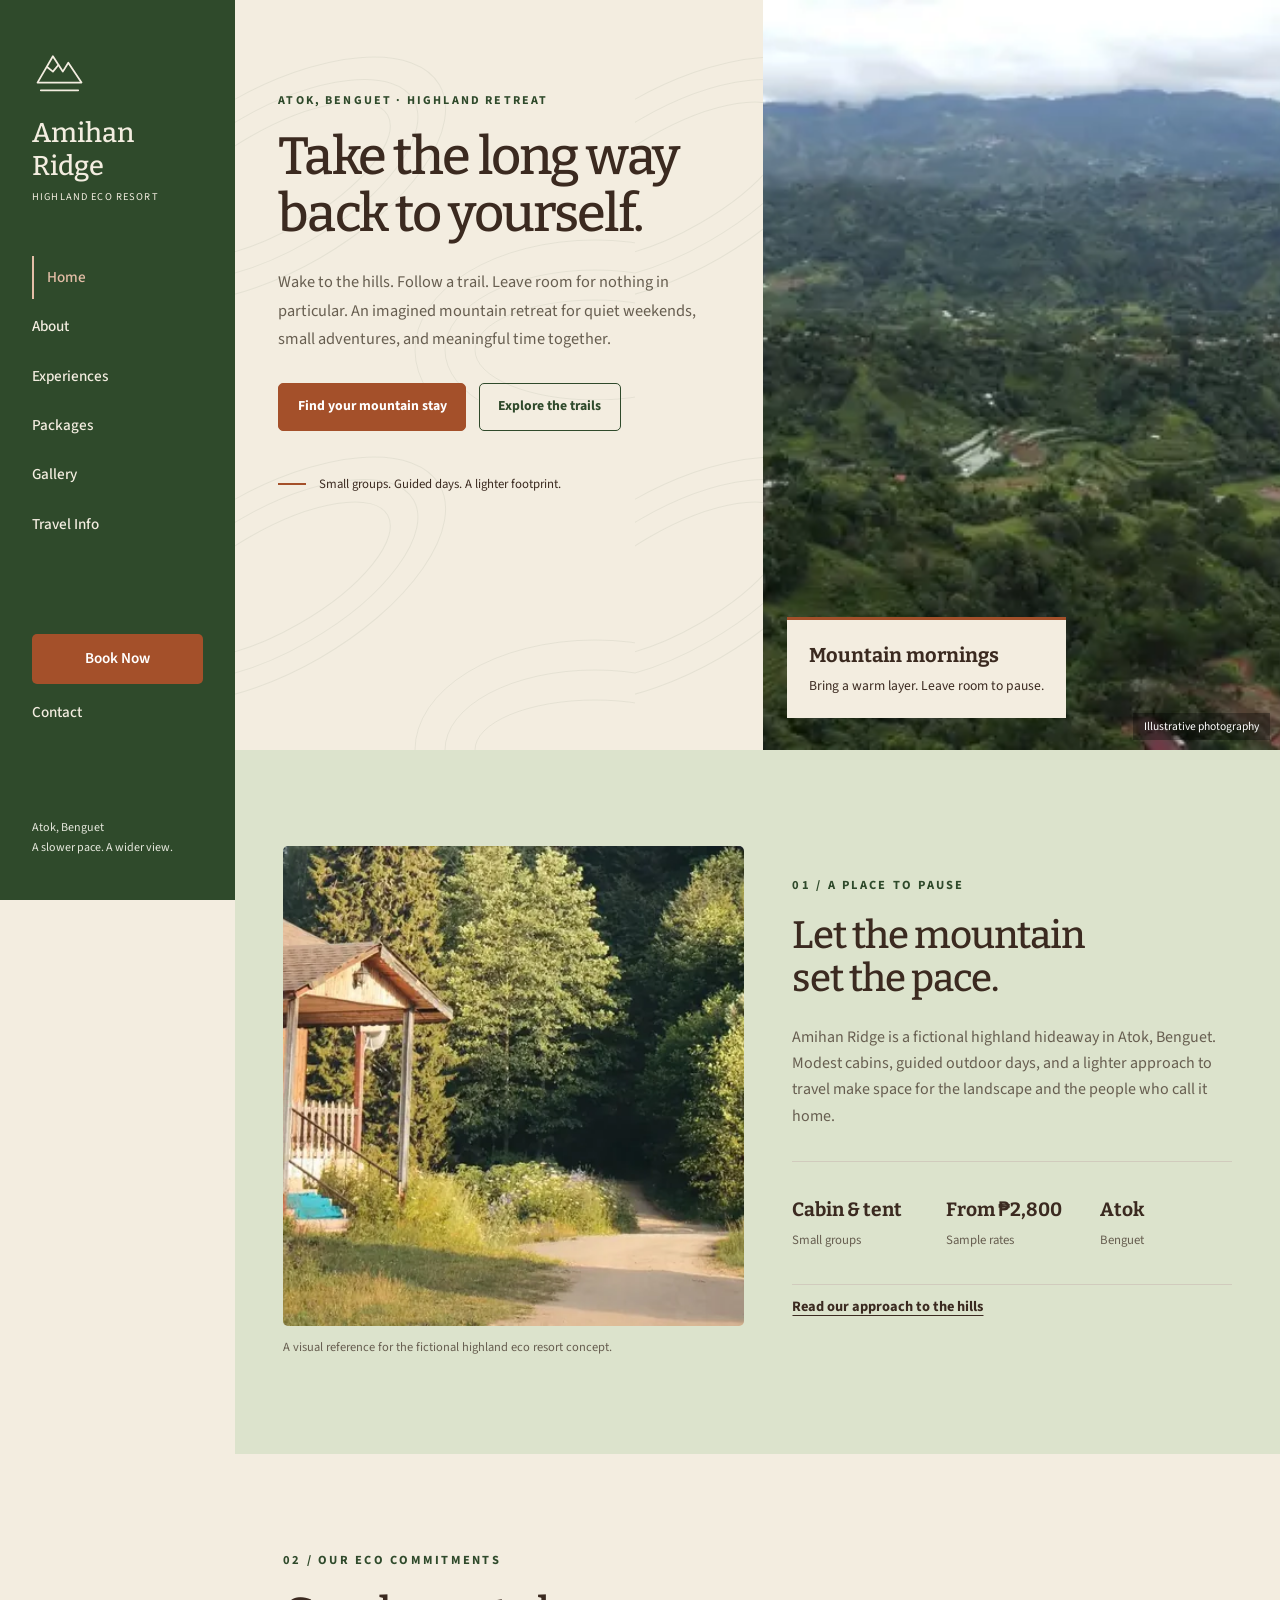
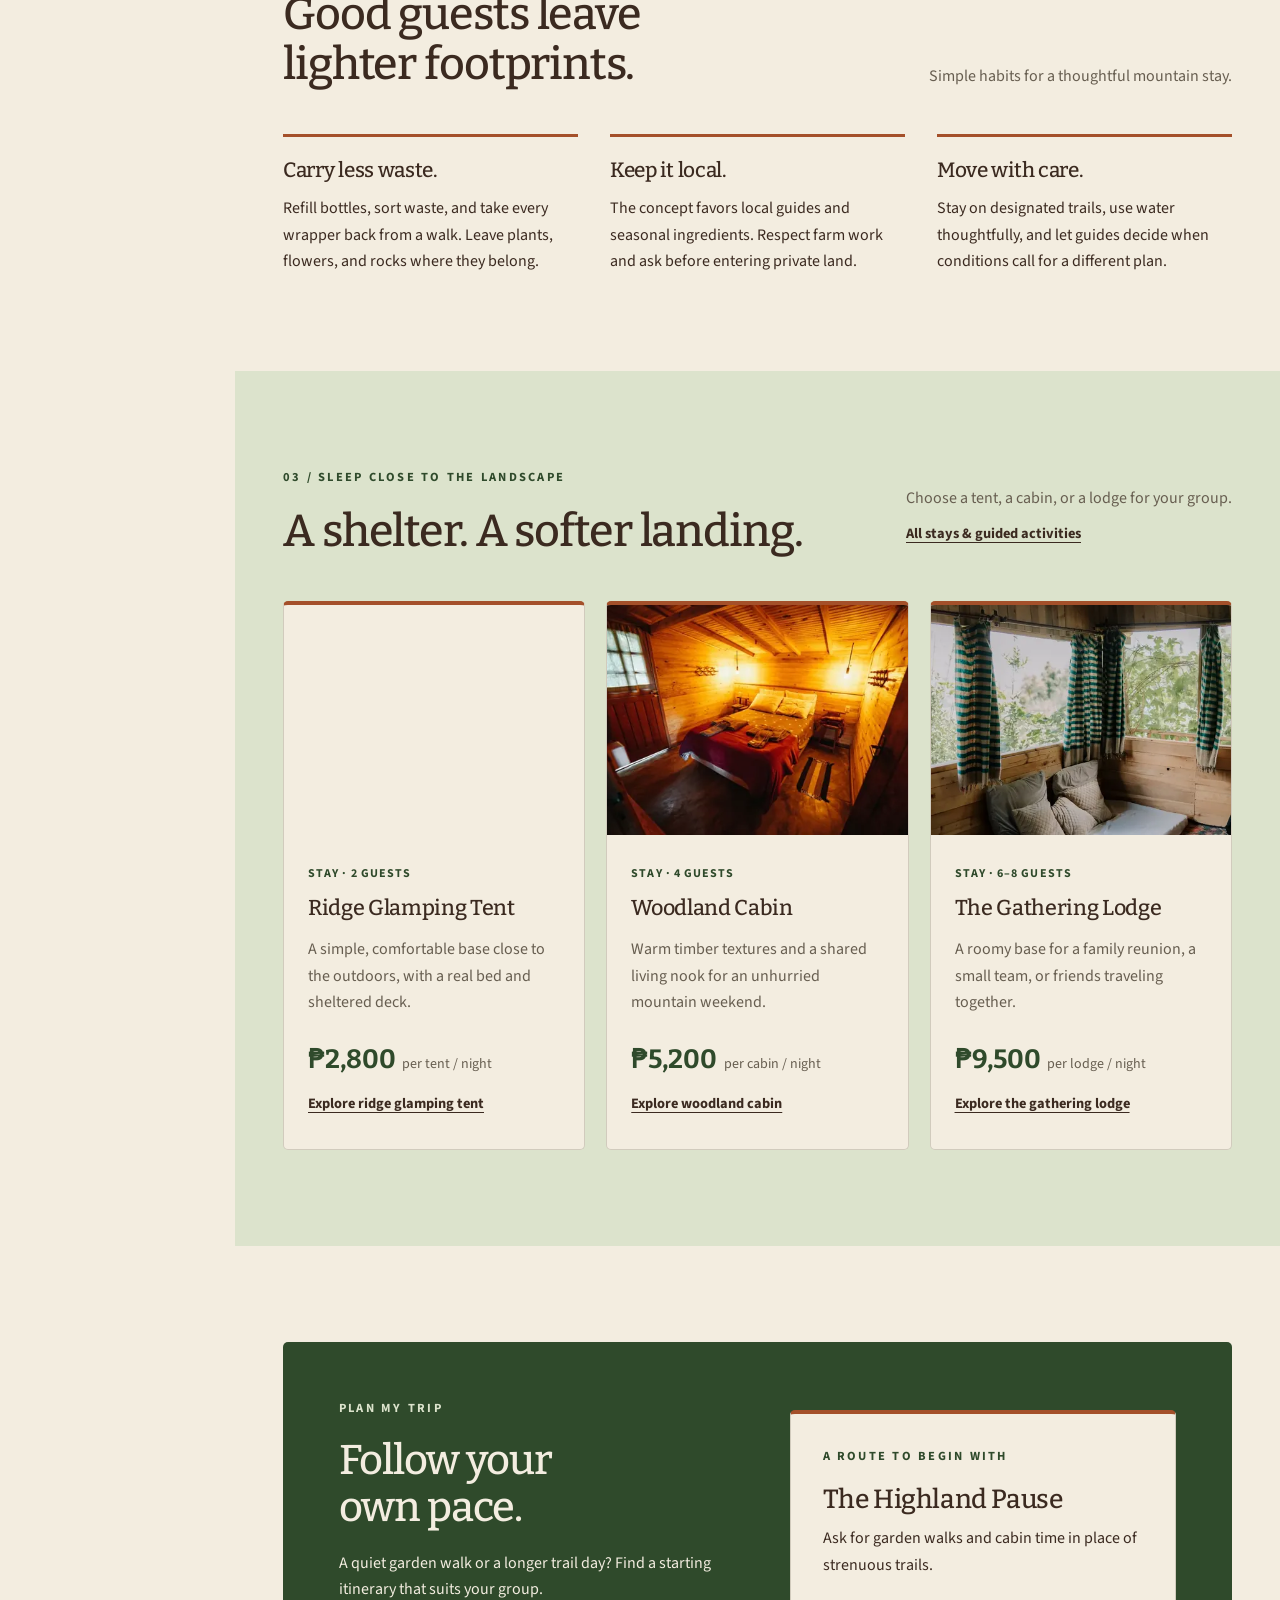
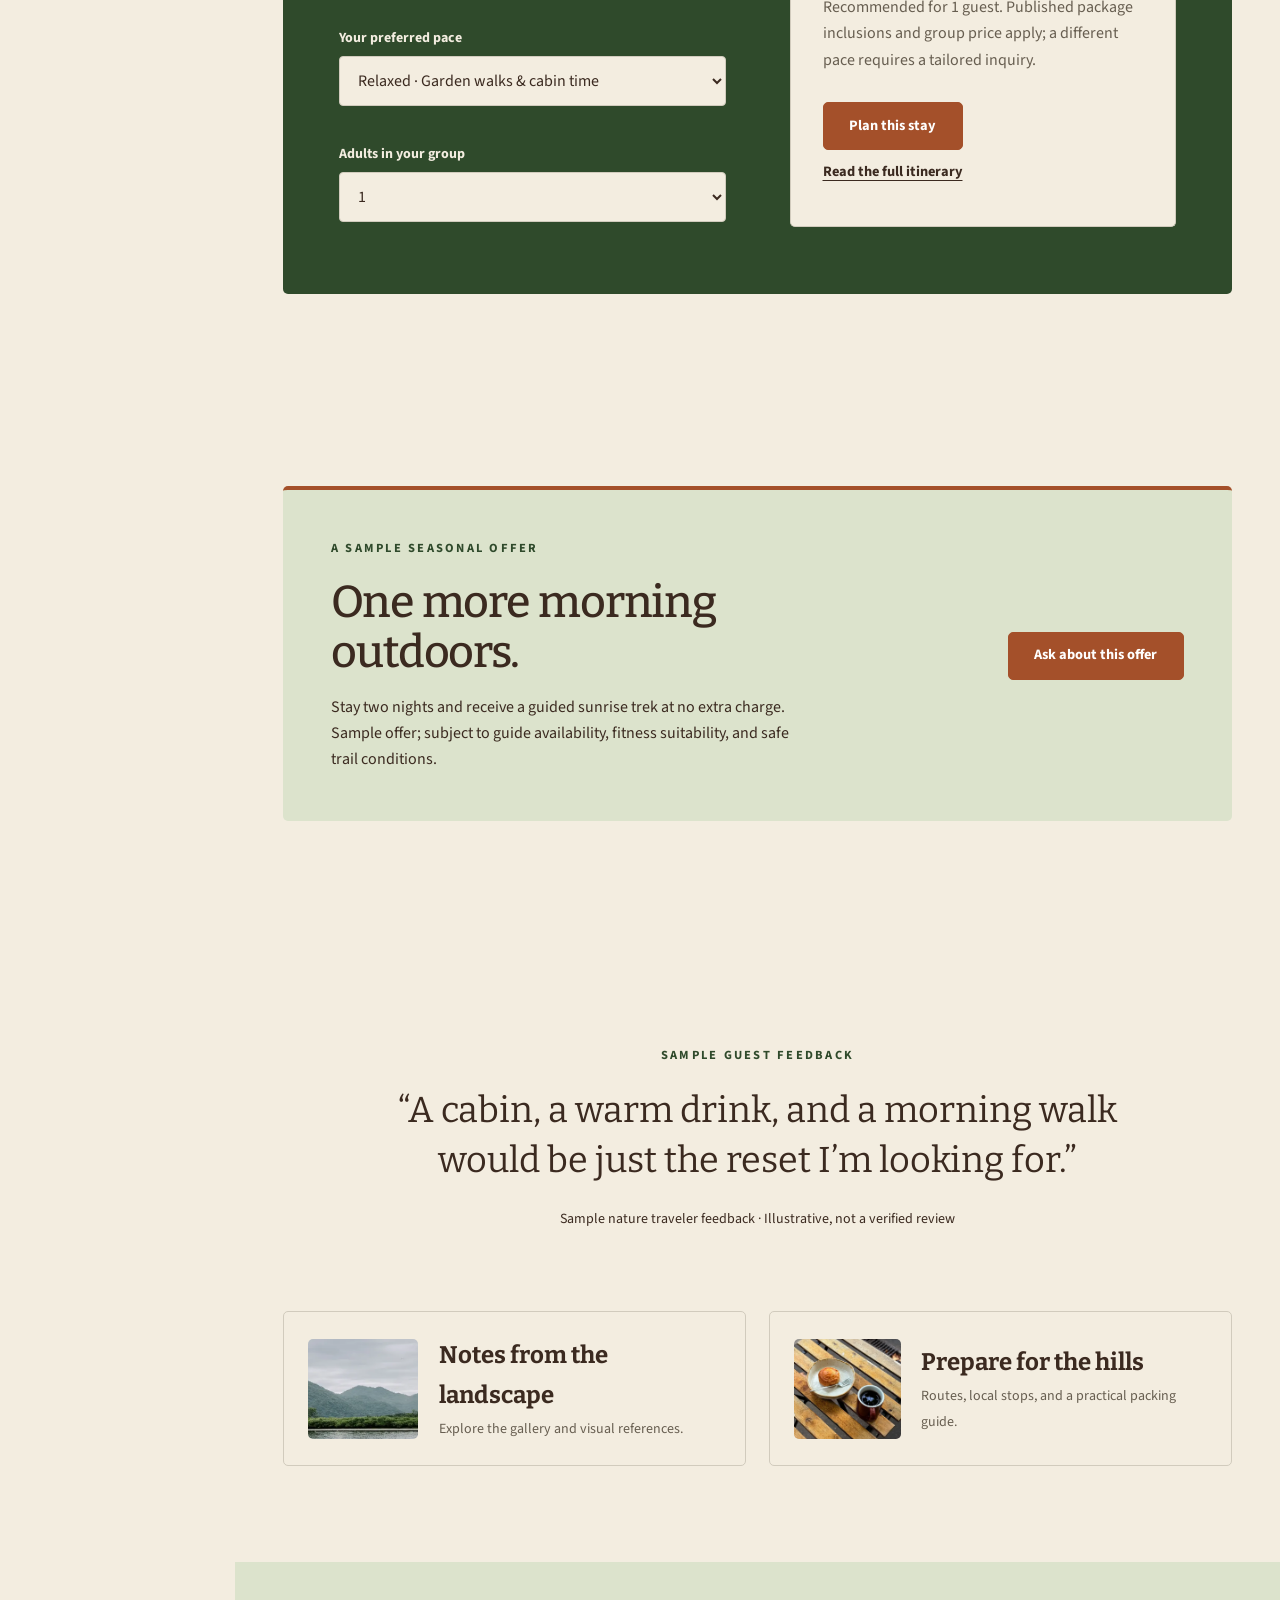
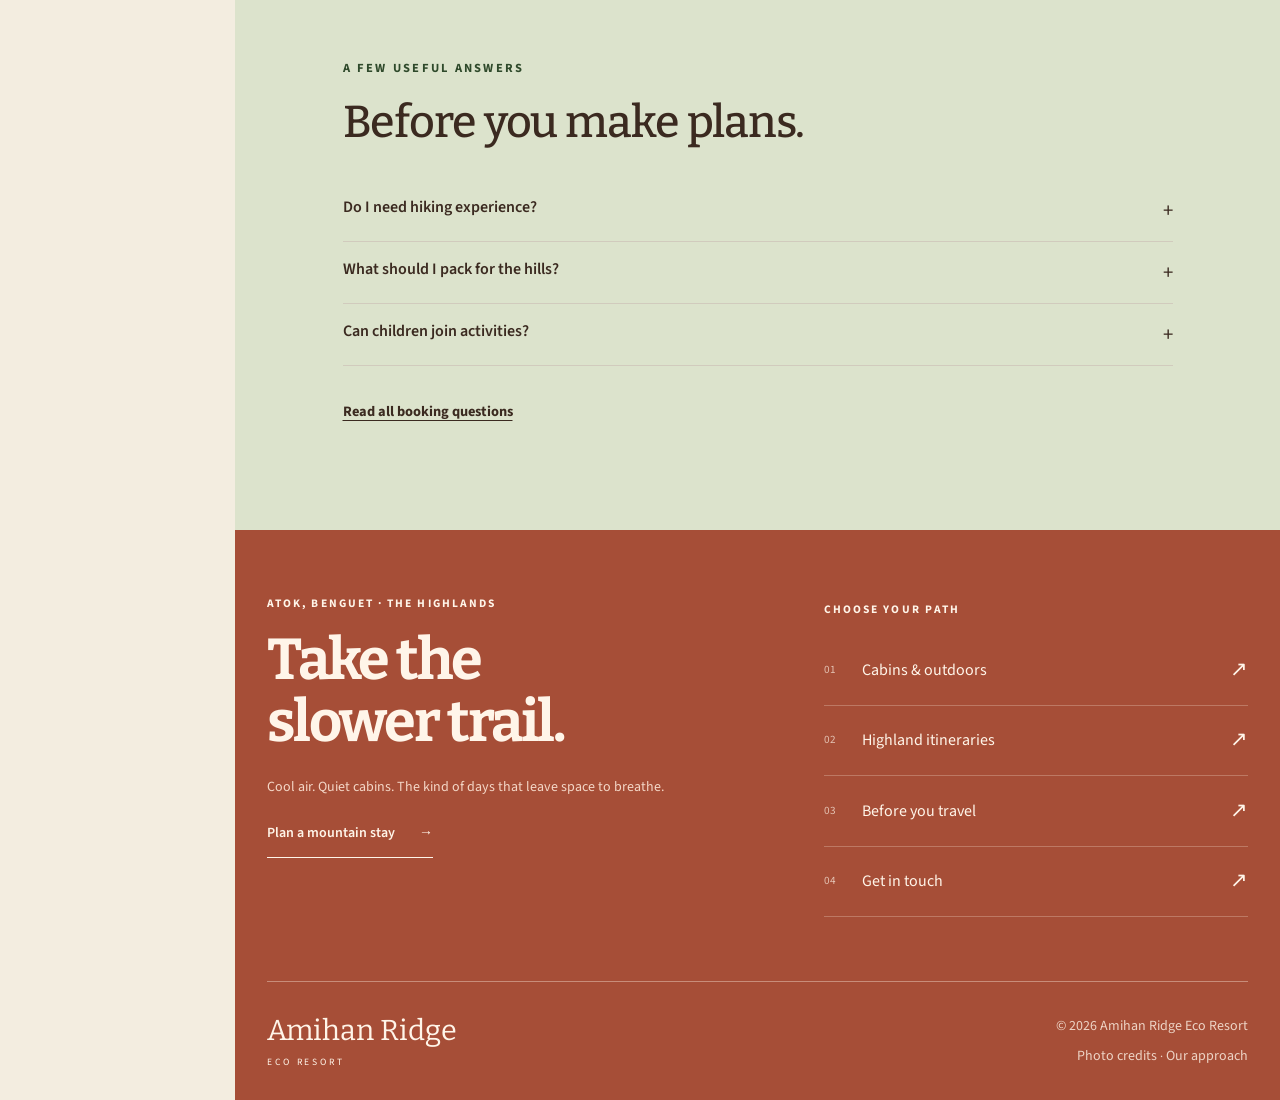
==== commit 5a1dec35: "Redesign brand footers and diversify Amihan photography" ====
--- a/index.html
+++ b/index.html
@@ -1 +1 @@
-<!DOCTYPE html><html lang="en"><head><meta charset="UTF-8"><meta name="viewport" content="width=device-width, initial-scale=1"><title>Amihan Ridge Eco Resort | Slow Highland Stays in Atok</title><meta name="description" content="Find a slower pace at Amihan Ridge Eco Resort, a fictional Atok retreat. Explore cabins, trails, highland packages, eco habits, and a pace-based trip planner."><meta name="theme-color" content="#2F4A2B"><meta property="og:type" content="website"><meta property="og:title" content="Amihan Ridge Eco Resort | Slow Highland Stays in Atok"><meta property="og:description" content="Find a slower pace at Amihan Ridge Eco Resort, a fictional Atok retreat. Explore cabins, trails, highland packages, eco habits, and a pace-based trip planner."><meta property="og:site_name" content="Amihan Ridge Eco Resort"><link rel="icon" type="image/svg+xml" href="data:image/svg+xml,%3Csvg%20xmlns%3D%22http%3A//www.w3.org/2000/svg%22%20viewBox%3D%220%200%2050%2050%22%3E%3Crect%20width%3D%2250%22%20height%3D%2250%22%20rx%3D%225%22%20fill%3D%22%232F4A2B%22/%3E%3Cg%20transform%3D%22translate%283%203%29%20scale%28.88%29%22%20fill%3D%22none%22%20stroke%3D%22%23F3EDE0%22%20stroke-width%3D%222%22%3E%3Cpath%20d%3D%22M5%2036%2019%2012l9%2014%205-8%2012%2018H5Z%22/%3E%3Cpath%20d%3D%22m14%2022%205%204%205-6M8%2043h34%22/%3E%3C/g%3E%3C/svg%3E"><link rel="preload" href="fonts/bitter-latin.woff2" as="font" type="font/woff2" crossorigin><link rel="preload" href="fonts/source-sans-3-latin.woff2" as="font" type="font/woff2" crossorigin><link rel="stylesheet" href="css/style.css"><script type="application/ld+json">{"@context": "https://schema.org", "@type": "Resort", "name": "Amihan Ridge Eco Resort", "description": "Highland eco resort academic concept. Fictional property, rates, and contacts; no reservations or payments.", "address": {"@type": "PostalAddress", "addressLocality": "Atok", "addressRegion": "Benguet", "addressCountry": "PH"}}</script><script defer src="js/form-config.js"></script><script defer src="js/site-data.js"></script><script defer src="js/main.js"></script></head><body class="highlands"><a class="skip-link" href="#main">Skip to content</a><header class="site-header"><div class="header-inner "><a class="brand" href="index.html"><svg class="brand-mark" viewBox="0 0 50 50" fill="none" stroke="currentColor" stroke-width="1.6" stroke-linecap="round" stroke-linejoin="round" aria-hidden="true"><path d="M5 36 19 12l9 14 5-8 12 18H5Z"/><path d="m14 22 5 4 5-6M8 43h34"/></svg><span class="brand-text"><strong>Amihan Ridge</strong><span>Highland eco resort</span></span><span class="sr-only">Home</span></a><button class="menu-toggle" aria-controls="site-nav" aria-expanded="false" aria-label="Open navigation"><svg viewBox="0 0 24 24" fill="none" stroke="currentColor" stroke-width="1.6" aria-hidden="true"><path d="M3 6h18M3 12h18M3 18h18"/></svg></button><nav class="site-nav" id="site-nav" aria-label="Main navigation"><span class="nav-mobile-brand">Amihan Ridge</span><button class="menu-close" aria-label="Close navigation">×</button><ul class="nav-list"><li><a  href="index.html" aria-current="page">Home</a></li><li><a  href="about.html" >About</a></li><li><a  href="stay.html" >Experiences</a></li><li><a  href="packages.html" >Packages</a></li><li><a  href="gallery.html" >Gallery</a></li><li><a  href="travel-info.html" >Travel Info</a></li><li><a class="nav-book" href="booking.html" >Book Now</a></li><li><a  href="contact.html" >Contact</a></li></ul></nav><p class="sidebar-note">Atok, Benguet<br>A slower pace. A wider view.</p></div></header><main id="main"><section class="hero"><div class="hero-content"><span class="eyebrow">Atok, Benguet · Highland Retreat</span><h1>Take the long way<br>back to yourself.</h1><p class="hero-intro">Wake to the hills. Follow a trail. Leave room for nothing in particular. An imagined mountain retreat for quiet weekends, small adventures, and meaningful time together.</p><div class="actions"><a class="button " href="booking.html">Find your mountain stay</a><a class="button secondary" href="packages.html">Explore the trails</a></div><p class="hero-smallprint">Small groups. Guided days. A lighter footprint.</p></div><div class="hero-right"><img class="" src="images/hero-hills.webp" srcset="images/hero-hills-480.webp 480w, images/hero-hills-640.webp 640w, images/hero-hills-960.webp 960w, images/hero-hills.webp 1800w" sizes="(max-width:767px) 100vw, (max-width:1023px) 50vw, calc((100vw - 235px) / 2)" alt="Green mountain hills and cultivated valleys under a cloudy sky" width="1800" height="1013" fetchpriority="high" decoding="async"><div class="field-badge"><strong>Mountain mornings</strong><span>Bring a warm layer. Leave room to pause.</span></div><span class="hero-note">Illustrative photography</span></div></section><section class="section eco-story" id="discover"><div class="wrap intro-split"><div class="intro-photo reveal"><img class="" src="images/cabin-exterior.webp" srcset="images/cabin-exterior-480.webp 480w, images/cabin-exterior-640.webp 640w, images/cabin-exterior-960.webp 960w, images/cabin-exterior.webp 1100w" sizes="(max-width:767px) calc(100vw - 32px), (max-width:1023px) 50vw, 40vw" alt="Wooden cabin nestled among lush green forest trees" width="1100" height="734" loading="lazy" decoding="async"><p class="photo-caption">A visual reference for the fictional highland eco resort concept.</p></div><div class="intro-copy reveal"><span class="eyebrow">01 / A place to pause</span><h2>Let the mountain<br> set the pace.</h2><p class="muted">Amihan Ridge is a fictional highland hideaway in Atok, Benguet. Modest cabins, guided outdoor days, and a lighter approach to travel make space for the landscape and the people who call it home.</p><div class="quick-facts"><div><strong>Cabin & tent</strong><span>Small groups</span></div><div><strong>From ₱2,800</strong><span>Sample rates</span></div><div><strong>Atok</strong><span>Benguet</span></div></div><a class="text-link" href="about.html">Read our approach to the hills</a></div></div></section><section class="section"><div class="wrap"><div class="section-heading"><div><span class="eyebrow">02 / Our eco commitments</span><h2>Good guests leave<br>lighter footprints.</h2></div><div><p class="muted">Simple habits for a thoughtful mountain stay.</p></div></div><div class="eco-grid"><div><h3>Carry less waste.</h3><p>Refill bottles, sort waste, and take every wrapper back from a walk. Leave plants, flowers, and rocks where they belong.</p></div><div><h3>Keep it local.</h3><p>The concept favors local guides and seasonal ingredients. Respect farm work and ask before entering private land.</p></div><div><h3>Move with care.</h3><p>Stay on designated trails, use water thoughtfully, and let guides decide when conditions call for a different plan.</p></div></div></div></section><section class="section panel-section"><div class="wrap"><div class="section-heading"><div><span class="eyebrow">03 / Sleep close to the landscape</span><h2>A shelter. A softer landing.</h2></div><div><p class="muted">Choose a tent, a cabin, or a lodge for your group.</p><a class="text-link" href="stay.html">All stays & guided activities</a></div></div><div class="home-stays"><article class="card reveal" data-offering="glamping-tent"><img class="card-image" src="images/camping.webp" srcset="images/camping-480.webp 480w, images/camping-640.webp 640w, images/camping-960.webp 960w, images/camping.webp 1100w" sizes="(max-width:767px) calc(100vw - 32px), (max-width:1023px) 50vw, 40vw" alt="Camping tents set in a misty mountain landscape" width="1100" height="1650" loading="lazy" decoding="async"><div class="card-body"><span class="card-tag">Stay · 2 guests</span><h3>Ridge Glamping Tent</h3><p class="muted">A simple, comfortable base close to the outdoors, with a real bed and sheltered deck.</p><div class="card-price"><strong>₱2,800</strong><span>per tent / night</span></div><a class="text-link" href="stay.html#glamping-tent">Explore ridge glamping tent</a></div></article><article class="card reveal" data-offering="wood-cabin"><img class="card-image" src="images/cabin-exterior.webp" srcset="images/cabin-exterior-480.webp 480w, images/cabin-exterior-640.webp 640w, images/cabin-exterior-960.webp 960w, images/cabin-exterior.webp 1100w" sizes="(max-width:767px) calc(100vw - 32px), (max-width:1023px) 50vw, 40vw" alt="Wooden cabin nestled among lush green forest trees" width="1100" height="734" loading="lazy" decoding="async"><div class="card-body"><span class="card-tag">Stay · 4 guests</span><h3>Woodland Cabin</h3><p class="muted">Warm timber textures and a shared living nook for an unhurried mountain weekend.</p><div class="card-price"><strong>₱5,200</strong><span>per cabin / night</span></div><a class="text-link" href="stay.html#wood-cabin">Explore woodland cabin</a></div></article><article class="card reveal" data-offering="family-lodge"><img class="card-image" src="images/cabin-lounge.webp" srcset="images/cabin-lounge-480.webp 480w, images/cabin-lounge-640.webp 640w, images/cabin-lounge-960.webp 960w, images/cabin-lounge.webp 1100w" sizes="(max-width:767px) calc(100vw - 32px), (max-width:1023px) 50vw, 40vw" alt="Wooden cabin interior with cushions and a forest view" width="1100" height="1649" loading="lazy" decoding="async"><div class="card-body"><span class="card-tag">Stay · 6–8 guests</span><h3>The Gathering Lodge</h3><p class="muted">A roomy base for a family reunion, a small team, or friends traveling together.</p><div class="card-price"><strong>₱9,500</strong><span>per lodge / night</span></div><a class="text-link" href="stay.html#family-lodge">Explore the gathering lodge</a></div></article></div></div></section><section class="section"><div class="wrap"><div class="planner reveal" id="plan-my-trip"><div><span class="eyebrow">Plan my trip</span><h2>Follow your<br>own pace.</h2><p>A quiet garden walk or a longer trail day? Find a starting itinerary that suits your group.</p><div id="trip-planner" class="form-grid" style="margin-top:1.5rem"><div class="field full"><label for="trip-pace">Your preferred pace</label><select id="trip-pace"><option value="relaxed">Relaxed · Garden walks & cabin time</option><option value="moderate">Moderate · Sunrise walks & slow afternoons</option><option value="adventurous">Adventurous · Longer guided trail days</option></select></div><div class="field full"><label for="trip-size">Adults in your group</label><select id="trip-size"><option>1</option><option>2</option><option>3</option><option>4</option><option>5</option><option>6</option><option>7</option><option>8</option></select></div></div></div><div class="planner-result" aria-live="polite"><span class="eyebrow">A route to begin with</span><h3 id="trip-name">The Highland Pause</h3><p id="trip-activities">Ask for garden walks and cabin time in place of strenuous trails.</p><p class="small muted" id="trip-group-note">Package capacity and final inclusions need confirmation.</p><div class="actions"><a class="button" id="trip-result-link" href="booking.html?item=highland-escape">Plan this stay</a></div><a class="text-link" id="trip-package-link" href="packages.html#highland-escape">Read the full itinerary</a></div></div></div></section><section class="section"><div class="wrap"><div class="promo reveal"><div><span class="eyebrow">A sample seasonal offer</span><h2>One more morning outdoors.</h2><p>Stay two nights and receive a guided sunrise trek at no extra charge. Sample offer; subject to guide availability, fitness suitability, and safe trail conditions.</p></div><a class="button " href="booking.html">Ask about this offer</a></div></div></section><section class="section"><div class="wrap"><div class="review reveal"><span class="eyebrow">Sample guest feedback</span><span class="stars" aria-hidden="true">✦ ✦ ✦</span><blockquote>“A cabin, a warm drink, and a morning walk would be just the reset I’m looking for.”</blockquote><cite>Sample nature traveler feedback · Illustrative, not a verified review</cite></div><div class="teaser-grid"><a class="teaser" href="gallery.html"><img class="" src="images/hero-hills.webp" srcset="images/hero-hills-480.webp 480w, images/hero-hills-640.webp 640w, images/hero-hills-960.webp 960w, images/hero-hills.webp 1800w" sizes="(max-width:767px) calc(100vw - 32px), (max-width:1023px) 50vw, 40vw" alt="Green mountain hills and cultivated valleys under a cloudy sky" width="1800" height="1013" loading="lazy" decoding="async"><div><strong>Notes from the landscape</strong><span>Explore the gallery and visual references.</span></div></a><a class="teaser" href="travel-info.html"><img class="" src="images/coffee-pastry.webp" srcset="images/coffee-pastry-480.webp 480w, images/coffee-pastry-640.webp 640w, images/coffee-pastry-960.webp 960w, images/coffee-pastry.webp 1100w" sizes="(max-width:767px) calc(100vw - 32px), (max-width:1023px) 50vw, 40vw" alt="Coffee and a pastry on an outdoor wooden table" width="1100" height="1467" loading="lazy" decoding="async"><div><strong>Prepare for the hills</strong><span>Routes, local stops, and a practical packing guide.</span></div></a></div></div></section><section class="section panel-section"><div class="wrap"><div class="faq"><span class="eyebrow">A few useful answers</span><h2>Before you make plans.</h2><details><summary>Do I need hiking experience?</summary><p>The garden walk is a gentle option. Sunrise and longer treks require a suitability discussion with the guide; difficulty, weather, and individual health must be considered.</p></details><details><summary>What should I pack for the hills?</summary><p>Bring layers, a rain shell, grippy closed shoes, water, a torch, and personal medication. Pack out any waste from trail days.</p></details><details><summary>Can children join activities?</summary><p>Garden visits can suit supervised children. Ask about route suitability before booking a trek; there is no blanket age guarantee.</p></details><p class="faq-footer"><a class="text-link" href="booking.html#faq">Read all booking questions</a></p></div></div></section></main><footer class="site-footer"><div class="wrap"><div class="footer-top"><div class="footer-brand"><a class="brand" href="index.html"><svg class="brand-mark" viewBox="0 0 50 50" fill="none" stroke="currentColor" stroke-width="1.6" stroke-linecap="round" stroke-linejoin="round" aria-hidden="true"><path d="M5 36 19 12l9 14 5-8 12 18H5Z"/><path d="m14 22 5 4 5-6M8 43h34"/></svg><span class="brand-text"><strong>Amihan Ridge</strong><span>Highland eco resort</span></span><span class="sr-only">Home</span></a><p>A slower pace. A wider view.</p><div class="social-links"><a href="https://www.facebook.com/" target="_blank" rel="noopener noreferrer">Facebook</a><a href="https://www.instagram.com/" target="_blank" rel="noopener noreferrer">Instagram</a></div><p class="small">Platform links; no property account is claimed.</p></div><div><h2>Explore</h2><div class="footer-links"><a href="index.html">Home</a><a href="about.html">About</a><a href="stay.html">Experiences</a><a href="packages.html">Packages</a><a href="gallery.html">Gallery</a><a href="travel-info.html">Travel Info</a><a href="booking.html">Book Now</a><a href="contact.html">Contact</a><a href="#privacy">Privacy &amp; Disclaimer</a><a href="gallery.html#photo-credits">Photo Credits</a></div></div><div><h2>Get in touch</h2><p><a href="mailto:hello@amihanridge.example">hello@amihanridge.example</a><br><a href="tel:+63745550303">+63 74 555 0303</a></p><p>Atok, Benguet, Philippines (fictional highland property)</p><p class="small">Illustrative contact details.</p></div></div><details class="footer-policy" id="privacy"><summary>Privacy &amp; academic disclaimer</summary><p>This website was created for academic purposes. Business, rates, and contact details are fictional. No personal data is stored. In the current demonstration, form entries stay on the page and are not sent. A copied or downloaded draft stays under your control. No reservations or payments are made.</p><p>Photographs are licensed visual references, not photographs of this fictional property. Sample guest feedback is illustrative, not verified testimony. Maps show public town references. Any future inquiry service must have its privacy terms reviewed before activation.</p></details><div class="footer-bottom"><p>© 2026 Amihan Ridge Eco Resort. Student project for Applied Business Tools and Technologies in Tourism.</p><p>Concept by Ram Estrada</p></div></div></footer></body></html>+<!DOCTYPE html><html lang="en"><head><meta charset="UTF-8"><meta name="viewport" content="width=device-width, initial-scale=1"><title>Amihan Ridge Eco Resort | Slow Highland Stays in Atok</title><meta name="description" content="Find a slower pace at Amihan Ridge Eco Resort, a fictional Atok retreat. Explore cabins, trails, highland packages, eco habits, and a pace-based trip planner."><meta name="theme-color" content="#2F4A2B"><meta property="og:type" content="website"><meta property="og:title" content="Amihan Ridge Eco Resort | Slow Highland Stays in Atok"><meta property="og:description" content="Find a slower pace at Amihan Ridge Eco Resort, a fictional Atok retreat. Explore cabins, trails, highland packages, eco habits, and a pace-based trip planner."><meta property="og:site_name" content="Amihan Ridge Eco Resort"><link rel="icon" type="image/svg+xml" href="data:image/svg+xml,%3Csvg%20xmlns%3D%22http%3A//www.w3.org/2000/svg%22%20viewBox%3D%220%200%2050%2050%22%3E%3Crect%20width%3D%2250%22%20height%3D%2250%22%20rx%3D%225%22%20fill%3D%22%232F4A2B%22/%3E%3Cg%20transform%3D%22translate%283%203%29%20scale%28.88%29%22%20fill%3D%22none%22%20stroke%3D%22%23F3EDE0%22%20stroke-width%3D%222%22%3E%3Cpath%20d%3D%22M5%2036%2019%2012l9%2014%205-8%2012%2018H5Z%22/%3E%3Cpath%20d%3D%22m14%2022%205%204%205-6M8%2043h34%22/%3E%3C/g%3E%3C/svg%3E"><link rel="preload" href="fonts/bitter-latin.woff2" as="font" type="font/woff2" crossorigin><link rel="preload" href="fonts/source-sans-3-latin.woff2" as="font" type="font/woff2" crossorigin><link rel="stylesheet" href="css/style.css"><script type="application/ld+json">{"@context": "https://schema.org", "@type": "Resort", "name": "Amihan Ridge Eco Resort", "description": "Highland eco resort academic concept. Fictional property, rates, and contacts; no reservations or payments.", "address": {"@type": "PostalAddress", "addressLocality": "Atok", "addressRegion": "Benguet", "addressCountry": "PH"}}</script><script defer src="js/form-config.js"></script><script defer src="js/site-data.js"></script><script defer src="js/main.js"></script></head><body class="highlands"><a class="skip-link" href="#main">Skip to content</a><header class="site-header"><div class="header-inner "><a class="brand" href="index.html"><svg class="brand-mark" viewBox="0 0 50 50" fill="none" stroke="currentColor" stroke-width="1.6" stroke-linecap="round" stroke-linejoin="round" aria-hidden="true"><path d="M5 36 19 12l9 14 5-8 12 18H5Z"/><path d="m14 22 5 4 5-6M8 43h34"/></svg><span class="brand-text"><strong>Amihan Ridge</strong><span>Highland eco resort</span></span><span class="sr-only">Home</span></a><button class="menu-toggle" aria-controls="site-nav" aria-expanded="false" aria-label="Open navigation"><svg viewBox="0 0 24 24" fill="none" stroke="currentColor" stroke-width="1.6" aria-hidden="true"><path d="M3 6h18M3 12h18M3 18h18"/></svg></button><nav class="site-nav" id="site-nav" aria-label="Main navigation"><span class="nav-mobile-brand">Amihan Ridge</span><button class="menu-close" aria-label="Close navigation">×</button><ul class="nav-list"><li><a  href="index.html" aria-current="page">Home</a></li><li><a  href="about.html" >About</a></li><li><a  href="stay.html" >Experiences</a></li><li><a  href="packages.html" >Packages</a></li><li><a  href="gallery.html" >Gallery</a></li><li><a  href="travel-info.html" >Travel Info</a></li><li><a class="nav-book" href="booking.html" >Book Now</a></li><li><a  href="contact.html" >Contact</a></li></ul></nav><p class="sidebar-note">Atok, Benguet<br>A slower pace. A wider view.</p></div></header><main id="main"><section class="hero"><div class="hero-content"><span class="eyebrow">Atok, Benguet · Highland Retreat</span><h1>Take the long way<br>back to yourself.</h1><p class="hero-intro">Wake to the hills. Follow a trail. Leave room for nothing in particular. An imagined mountain retreat for quiet weekends, small adventures, and meaningful time together.</p><div class="actions"><a class="button " href="booking.html">Find your mountain stay</a><a class="button secondary" href="packages.html">Explore the trails</a></div><p class="hero-smallprint">Small groups. Guided days. A lighter footprint.</p></div><div class="hero-right"><img class="" src="images/hero-hills.webp" srcset="images/hero-hills-480.webp 480w, images/hero-hills-640.webp 640w, images/hero-hills-960.webp 960w, images/hero-hills.webp 1800w" sizes="(max-width:767px) 100vw, (max-width:1023px) 50vw, calc((100vw - 235px) / 2)" alt="Green mountain hills and cultivated valleys under a cloudy sky" width="1800" height="1013" fetchpriority="high" decoding="async"><div class="field-badge"><strong>Mountain mornings</strong><span>Bring a warm layer. Leave room to pause.</span></div><span class="hero-note">Illustrative photography</span></div></section><section class="section eco-story" id="discover"><div class="wrap intro-split"><div class="intro-photo reveal"><img class="" src="images/cabin-exterior.webp" srcset="images/cabin-exterior-480.webp 480w, images/cabin-exterior-640.webp 640w, images/cabin-exterior-960.webp 960w, images/cabin-exterior.webp 1100w" sizes="(max-width:767px) calc(100vw - 32px), (max-width:1023px) 50vw, 40vw" alt="Wooden cabin nestled among lush green forest trees" width="1100" height="734" loading="lazy" decoding="async"><p class="photo-caption">A visual reference for the fictional highland eco resort concept.</p></div><div class="intro-copy reveal"><span class="eyebrow">01 / A place to pause</span><h2>Let the mountain<br> set the pace.</h2><p class="muted">Amihan Ridge is a fictional highland hideaway in Atok, Benguet. Modest cabins, guided outdoor days, and a lighter approach to travel make space for the landscape and the people who call it home.</p><div class="quick-facts"><div><strong>Cabin & tent</strong><span>Small groups</span></div><div><strong>From ₱2,800</strong><span>Sample rates</span></div><div><strong>Atok</strong><span>Benguet</span></div></div><a class="text-link" href="about.html">Read our approach to the hills</a></div></div></section><section class="section"><div class="wrap"><div class="section-heading"><div><span class="eyebrow">02 / Our eco commitments</span><h2>Good guests leave<br>lighter footprints.</h2></div><div><p class="muted">Simple habits for a thoughtful mountain stay.</p></div></div><div class="eco-grid"><div><h3>Carry less waste.</h3><p>Refill bottles, sort waste, and take every wrapper back from a walk. Leave plants, flowers, and rocks where they belong.</p></div><div><h3>Keep it local.</h3><p>The concept favors local guides and seasonal ingredients. Respect farm work and ask before entering private land.</p></div><div><h3>Move with care.</h3><p>Stay on designated trails, use water thoughtfully, and let guides decide when conditions call for a different plan.</p></div></div></div></section><section class="section panel-section"><div class="wrap"><div class="section-heading"><div><span class="eyebrow">03 / Sleep close to the landscape</span><h2>A shelter. A softer landing.</h2></div><div><p class="muted">Choose a tent, a cabin, or a lodge for your group.</p><a class="text-link" href="stay.html">All stays & guided activities</a></div></div><div class="home-stays"><article class="card reveal" data-offering="glamping-tent"><img class="card-image" src="images/camping.webp" srcset="images/camping-480.webp 480w, images/camping-640.webp 640w, images/camping-960.webp 960w, images/camping.webp 1100w" sizes="(max-width:767px) calc(100vw - 32px), (max-width:1023px) 50vw, 40vw" alt="Camping tents set in a misty mountain landscape" width="1100" height="1650" loading="lazy" decoding="async"><div class="card-body"><span class="card-tag">Stay · 2 guests</span><h3>Ridge Glamping Tent</h3><p class="muted">A simple, comfortable base close to the outdoors, with a real bed and sheltered deck.</p><div class="card-price"><strong>₱2,800</strong><span>per tent / night</span></div><a class="text-link" href="stay.html#glamping-tent">Explore ridge glamping tent</a></div></article><article class="card reveal" data-offering="wood-cabin"><img class="card-image" src="images/cabin-bedroom.webp" srcset="images/cabin-bedroom-480.webp 480w, images/cabin-bedroom-640.webp 640w, images/cabin-bedroom-960.webp 960w, images/cabin-bedroom.webp 1100w" sizes="(max-width:767px) calc(100vw - 32px), (max-width:1023px) 50vw, 40vw" alt="Rustic wooden cabin bedroom with warm lighting" width="1100" height="733" loading="lazy" decoding="async"><div class="card-body"><span class="card-tag">Stay · 4 guests</span><h3>Woodland Cabin</h3><p class="muted">Warm timber textures and a shared living nook for an unhurried mountain weekend.</p><div class="card-price"><strong>₱5,200</strong><span>per cabin / night</span></div><a class="text-link" href="stay.html#wood-cabin">Explore woodland cabin</a></div></article><article class="card reveal" data-offering="family-lodge"><img class="card-image" src="images/cabin-lounge.webp" srcset="images/cabin-lounge-480.webp 480w, images/cabin-lounge-640.webp 640w, images/cabin-lounge-960.webp 960w, images/cabin-lounge.webp 1100w" sizes="(max-width:767px) calc(100vw - 32px), (max-width:1023px) 50vw, 40vw" alt="Wooden cabin interior with cushions and a forest view" width="1100" height="1649" loading="lazy" decoding="async"><div class="card-body"><span class="card-tag">Stay · 6–8 guests</span><h3>The Gathering Lodge</h3><p class="muted">A roomy base for a family reunion, a small team, or friends traveling together.</p><div class="card-price"><strong>₱9,500</strong><span>per lodge / night</span></div><a class="text-link" href="stay.html#family-lodge">Explore the gathering lodge</a></div></article></div></div></section><section class="section"><div class="wrap"><div class="planner reveal" id="plan-my-trip"><div><span class="eyebrow">Plan my trip</span><h2>Follow your<br>own pace.</h2><p>A quiet garden walk or a longer trail day? Find a starting itinerary that suits your group.</p><div id="trip-planner" class="form-grid" style="margin-top:1.5rem"><div class="field full"><label for="trip-pace">Your preferred pace</label><select id="trip-pace"><option value="relaxed">Relaxed · Garden walks & cabin time</option><option value="moderate">Moderate · Sunrise walks & slow afternoons</option><option value="adventurous">Adventurous · Longer guided trail days</option></select></div><div class="field full"><label for="trip-size">Adults in your group</label><select id="trip-size"><option>1</option><option>2</option><option>3</option><option>4</option><option>5</option><option>6</option><option>7</option><option>8</option></select></div></div></div><div class="planner-result" aria-live="polite"><span class="eyebrow">A route to begin with</span><h3 id="trip-name">The Highland Pause</h3><p id="trip-activities">Ask for garden walks and cabin time in place of strenuous trails.</p><p class="small muted" id="trip-group-note">Package capacity and final inclusions need confirmation.</p><div class="actions"><a class="button" id="trip-result-link" href="booking.html?item=highland-escape">Plan this stay</a></div><a class="text-link" id="trip-package-link" href="packages.html#highland-escape">Read the full itinerary</a></div></div></div></section><section class="section"><div class="wrap"><div class="promo reveal"><div><span class="eyebrow">A sample seasonal offer</span><h2>One more morning outdoors.</h2><p>Stay two nights and receive a guided sunrise trek at no extra charge. Sample offer; subject to guide availability, fitness suitability, and safe trail conditions.</p></div><a class="button " href="booking.html">Ask about this offer</a></div></div></section><section class="section"><div class="wrap"><div class="review reveal"><span class="eyebrow">Sample guest feedback</span><span class="stars" aria-hidden="true">✦ ✦ ✦</span><blockquote>“A cabin, a warm drink, and a morning walk would be just the reset I’m looking for.”</blockquote><cite>Sample nature traveler feedback · Illustrative, not a verified review</cite></div><div class="teaser-grid"><a class="teaser" href="gallery.html"><img class="" src="images/morning-mist.webp" srcset="images/morning-mist-480.webp 480w, images/morning-mist-640.webp 640w, images/morning-mist-960.webp 960w, images/morning-mist.webp 1100w" sizes="(max-width:767px) calc(100vw - 32px), (max-width:1023px) 50vw, 40vw" alt="Misty green mountains and a river beneath an overcast sky" width="1100" height="619" loading="lazy" decoding="async"><div><strong>Notes from the landscape</strong><span>Explore the gallery and visual references.</span></div></a><a class="teaser" href="travel-info.html"><img class="" src="images/coffee-pastry.webp" srcset="images/coffee-pastry-480.webp 480w, images/coffee-pastry-640.webp 640w, images/coffee-pastry-960.webp 960w, images/coffee-pastry.webp 1100w" sizes="(max-width:767px) calc(100vw - 32px), (max-width:1023px) 50vw, 40vw" alt="Coffee and a pastry on an outdoor wooden table" width="1100" height="1467" loading="lazy" decoding="async"><div><strong>Prepare for the hills</strong><span>Routes, local stops, and a practical packing guide.</span></div></a></div></div></section><section class="section panel-section"><div class="wrap"><div class="faq"><span class="eyebrow">A few useful answers</span><h2>Before you make plans.</h2><details><summary>Do I need hiking experience?</summary><p>The garden walk is a gentle option. Sunrise and longer treks require a suitability discussion with the guide; difficulty, weather, and individual health must be considered.</p></details><details><summary>What should I pack for the hills?</summary><p>Bring layers, a rain shell, grippy closed shoes, water, a torch, and personal medication. Pack out any waste from trail days.</p></details><details><summary>Can children join activities?</summary><p>Garden visits can suit supervised children. Ask about route suitability before booking a trek; there is no blanket age guarantee.</p></details><p class="faq-footer"><a class="text-link" href="booking.html#faq">Read all booking questions</a></p></div></div></section></main><footer class="site-footer footer-redesign ridge-footer"><div class="footer-shell"><div class="ridge-main"><div class="ridge-letter"><p class="footer-label">Atok, Benguet · The highlands</p><h2>Take the<br>slower trail.</h2><p>Cool air. Quiet cabins. The kind of days that leave space to breathe.</p><a class="ridge-cta" href="booking.html">Plan a mountain stay <span aria-hidden="true">→</span></a></div><div class="ridge-directory"><p class="footer-label">Choose your path</p><nav aria-label="Footer navigation"><a href="stay.html"><span>01</span>Cabins &amp; outdoors<span aria-hidden="true">↗</span></a><a href="packages.html"><span>02</span>Highland itineraries<span aria-hidden="true">↗</span></a><a href="travel-info.html"><span>03</span>Before you travel<span aria-hidden="true">↗</span></a><a href="contact.html"><span>04</span>Get in touch<span aria-hidden="true">↗</span></a></nav></div></div><div class="ridge-ground"><a href="index.html" class="ridge-wordmark">Amihan Ridge<small>ECO RESORT</small></a><div class="footer-fine"><p>© 2026 Amihan Ridge Eco Resort</p><a href="gallery.html#photo-credits">Photo credits</a><span aria-hidden="true"> · </span><a href="about.html">Our approach</a></div></div></div></footer></body></html>
--- a/css/style.css
+++ b/css/style.css
@@ -115,4 +115,26 @@
 .compact-navigation.highlands .sidebar-note{display:none}
 .compact-navigation.highlands .site-nav{background:var(--primary);color:var(--paper)}
 
-.card.recommended{outline:3px solid var(--accent);outline-offset:5px}+.card.recommended{outline:3px solid var(--accent);outline-offset:5px}
+
+/* Brand-specific footer redesign */
+.site-footer.footer-redesign{padding:0;color:inherit}
+.footer-redesign a{text-decoration:none;transition:color .2s,background .2s}
+.footer-redesign a:hover{text-decoration:underline;text-underline-offset:5px}
+.footer-redesign a:focus-visible{outline:2px solid currentColor;outline-offset:5px}
+.footer-redesign .footer-shell{width:min(1180px,calc(100% - 4rem));margin:auto}
+.footer-redesign .footer-label{font-size:.72rem;text-transform:uppercase;letter-spacing:.18em;font-weight:700;margin:0 0 1rem}
+.footer-redesign .footer-nav{display:flex;flex-wrap:wrap;gap:.6rem 1.5rem}
+.footer-redesign .footer-nav a{display:inline-flex;align-items:center;min-height:44px}
+.footer-redesign .footer-fine{font-size:.78rem;opacity:.8;line-height:1.6}
+.footer-redesign .footer-end{display:flex;justify-content:space-between;gap:1rem;flex-wrap:wrap;padding:1.4rem 0}
+.footer-redesign .footer-end p{margin:0}
+@media(max-width:767px){.footer-redesign .footer-shell{width:calc(100% - 2rem)}.footer-redesign .footer-end{flex-direction:column;gap:.4rem}}
+
+.site-footer.ridge-footer{background:#a64e37;color:#fff5e9;border-top:0}
+.ridge-main{display:grid;grid-template-columns:1.2fr 1fr;gap:3rem;padding:4rem 0}.ridge-letter h2{font-size:clamp(2.5rem,4.5vw,4.5rem);line-height:1.08;letter-spacing:-.035em;color:#fff5e9;margin:0 0 1.4rem}.ridge-letter>p:not(.footer-label){max-width:25rem;color:#f4d7c7}.ridge-cta{display:inline-flex;gap:1.5rem;align-items:center;min-height:48px;border-bottom:1px solid #fff5e9;margin-top:.7rem;font-weight:600}
+.ridge-directory{padding-top:.4rem}.ridge-directory nav{display:flex;flex-direction:column}.ridge-directory nav a{display:grid;grid-template-columns:1.6rem 1fr auto;gap:.8rem;align-items:center;padding:1.1rem 0;border-bottom:1px solid #fff5e940;font-size:1rem}.ridge-directory nav a span:first-child{font-size:.7rem;opacity:.7}.ridge-directory nav a span:last-child{font-size:1.3rem}
+.ridge-ground{border-top:1px solid #fff5e960;display:flex;align-items:center;justify-content:space-between;gap:2rem;padding:2rem 0}.ridge-wordmark{font-family:var(--heading-font);font-size:1.8rem;line-height:1.2}.ridge-wordmark small{display:block;font-family:var(--body-font);font-size:.6rem;letter-spacing:.3em;margin-top:.5rem}.ridge-ground .footer-fine{text-align:right}.ridge-ground p{margin:0 0 .5rem}
+@media(max-width:900px){.ridge-main{grid-template-columns:1fr;gap:2.5rem;padding:3rem 0}.ridge-ground{flex-direction:column;align-items:flex-start;gap:1.2rem}.ridge-ground .footer-fine{text-align:left}}
+
+.site-footer.footer-redesign a.ridge-wordmark{font-size:1.8rem}.site-footer.footer-redesign .ridge-letter h2{text-transform:none;font-family:var(--heading-font)}.site-footer.footer-redesign .ridge-directory nav a{font-size:1rem}
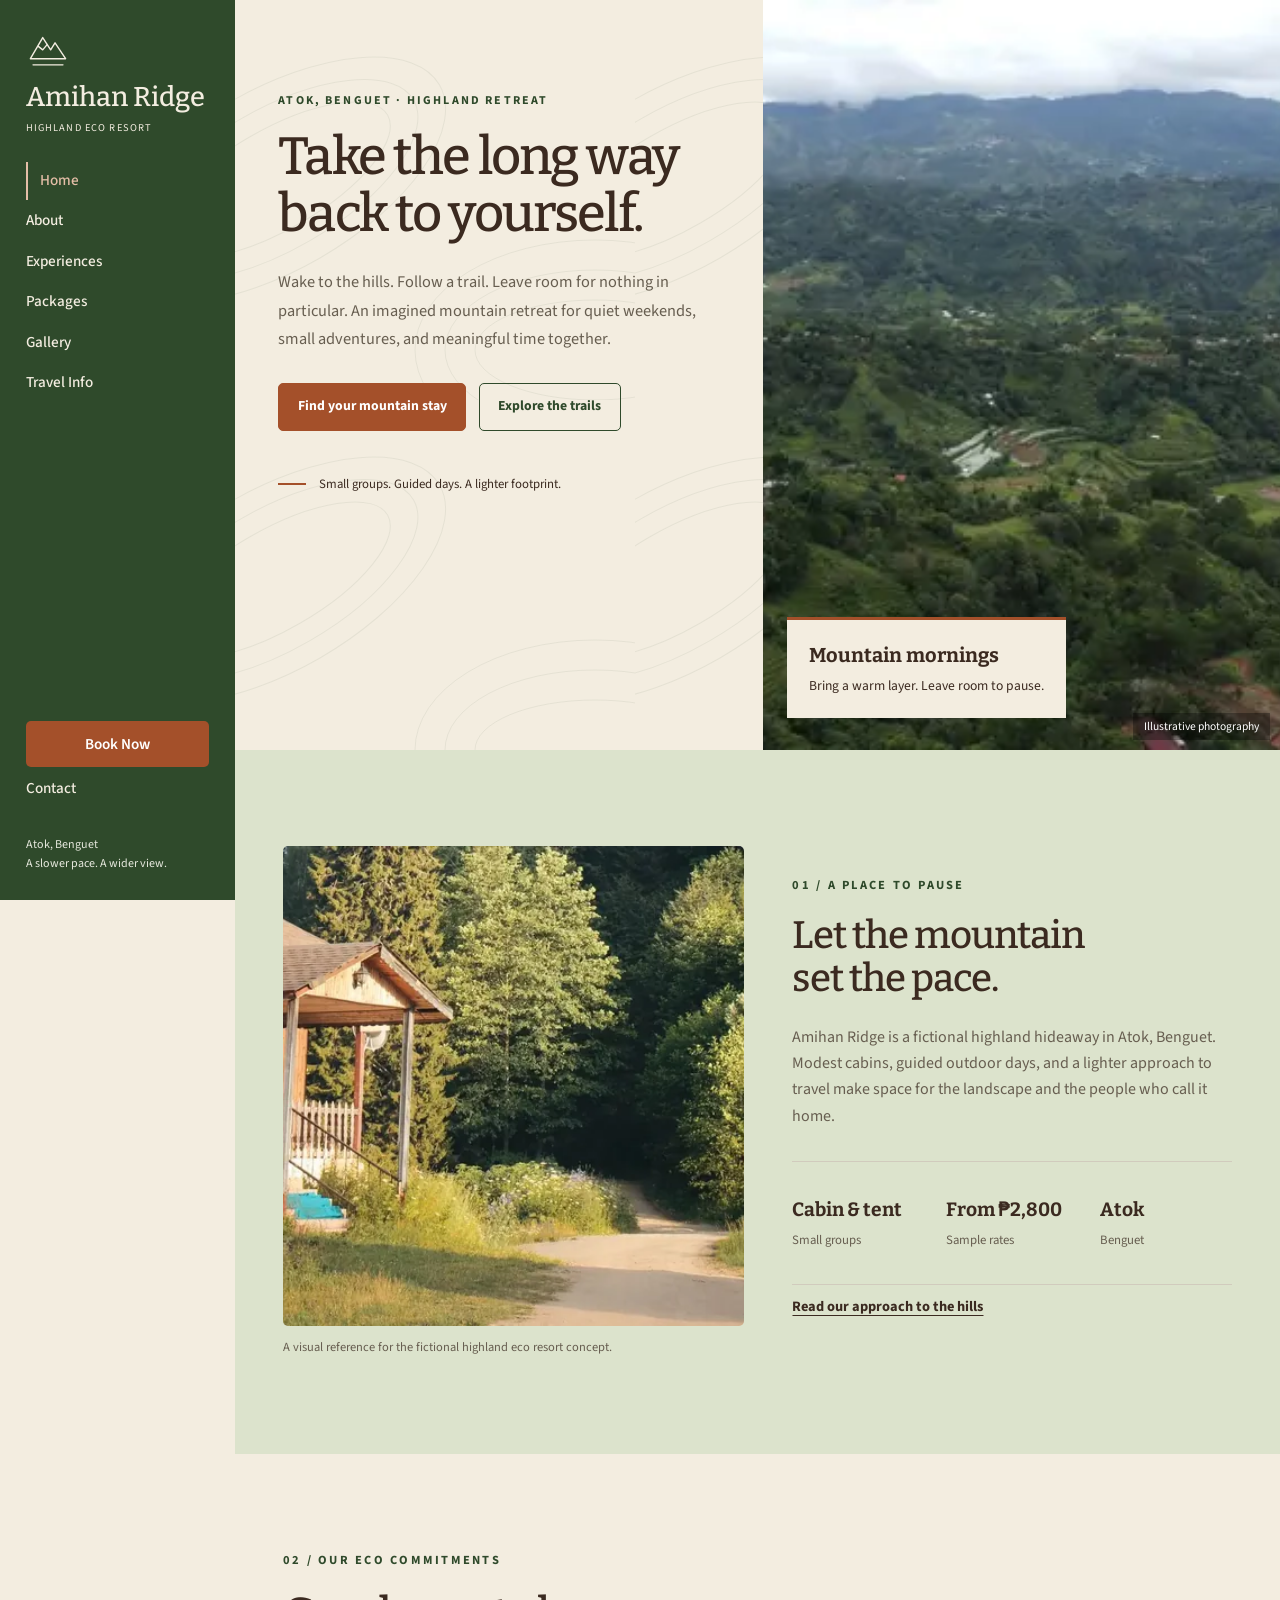
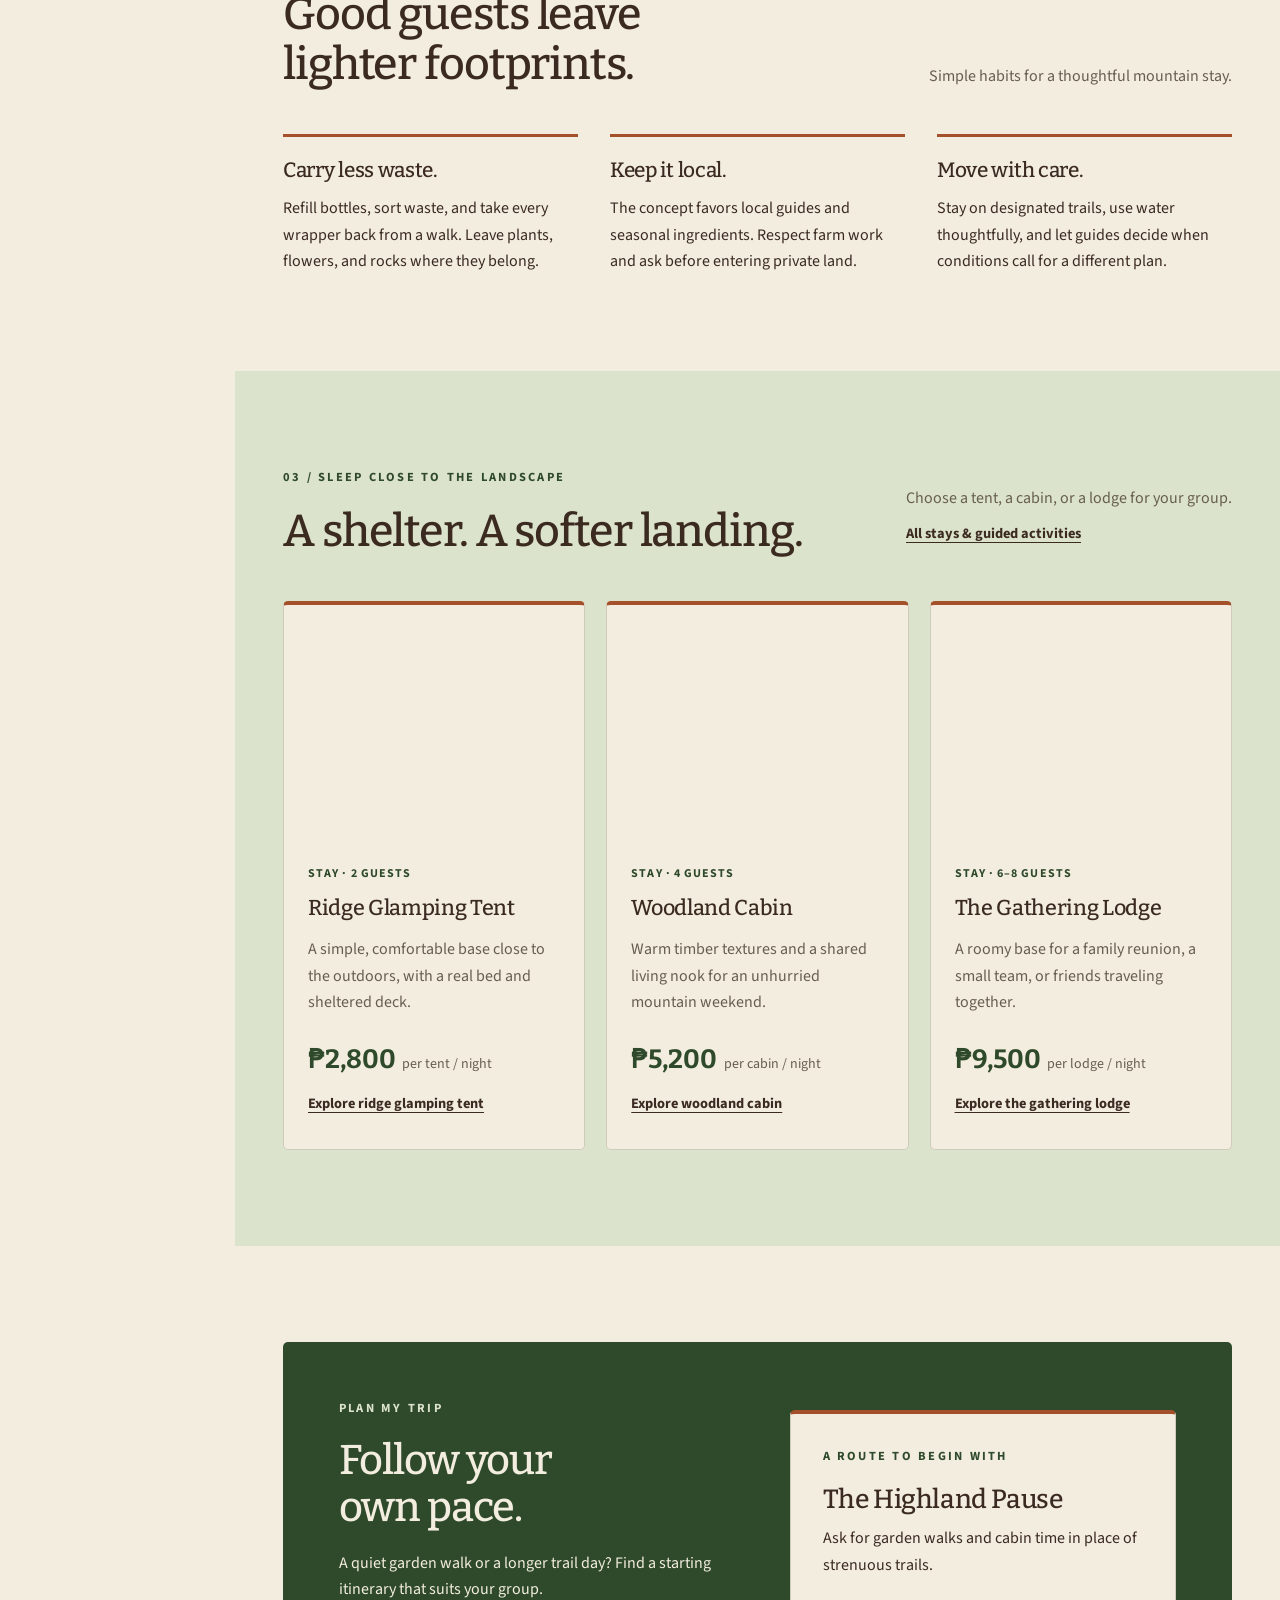
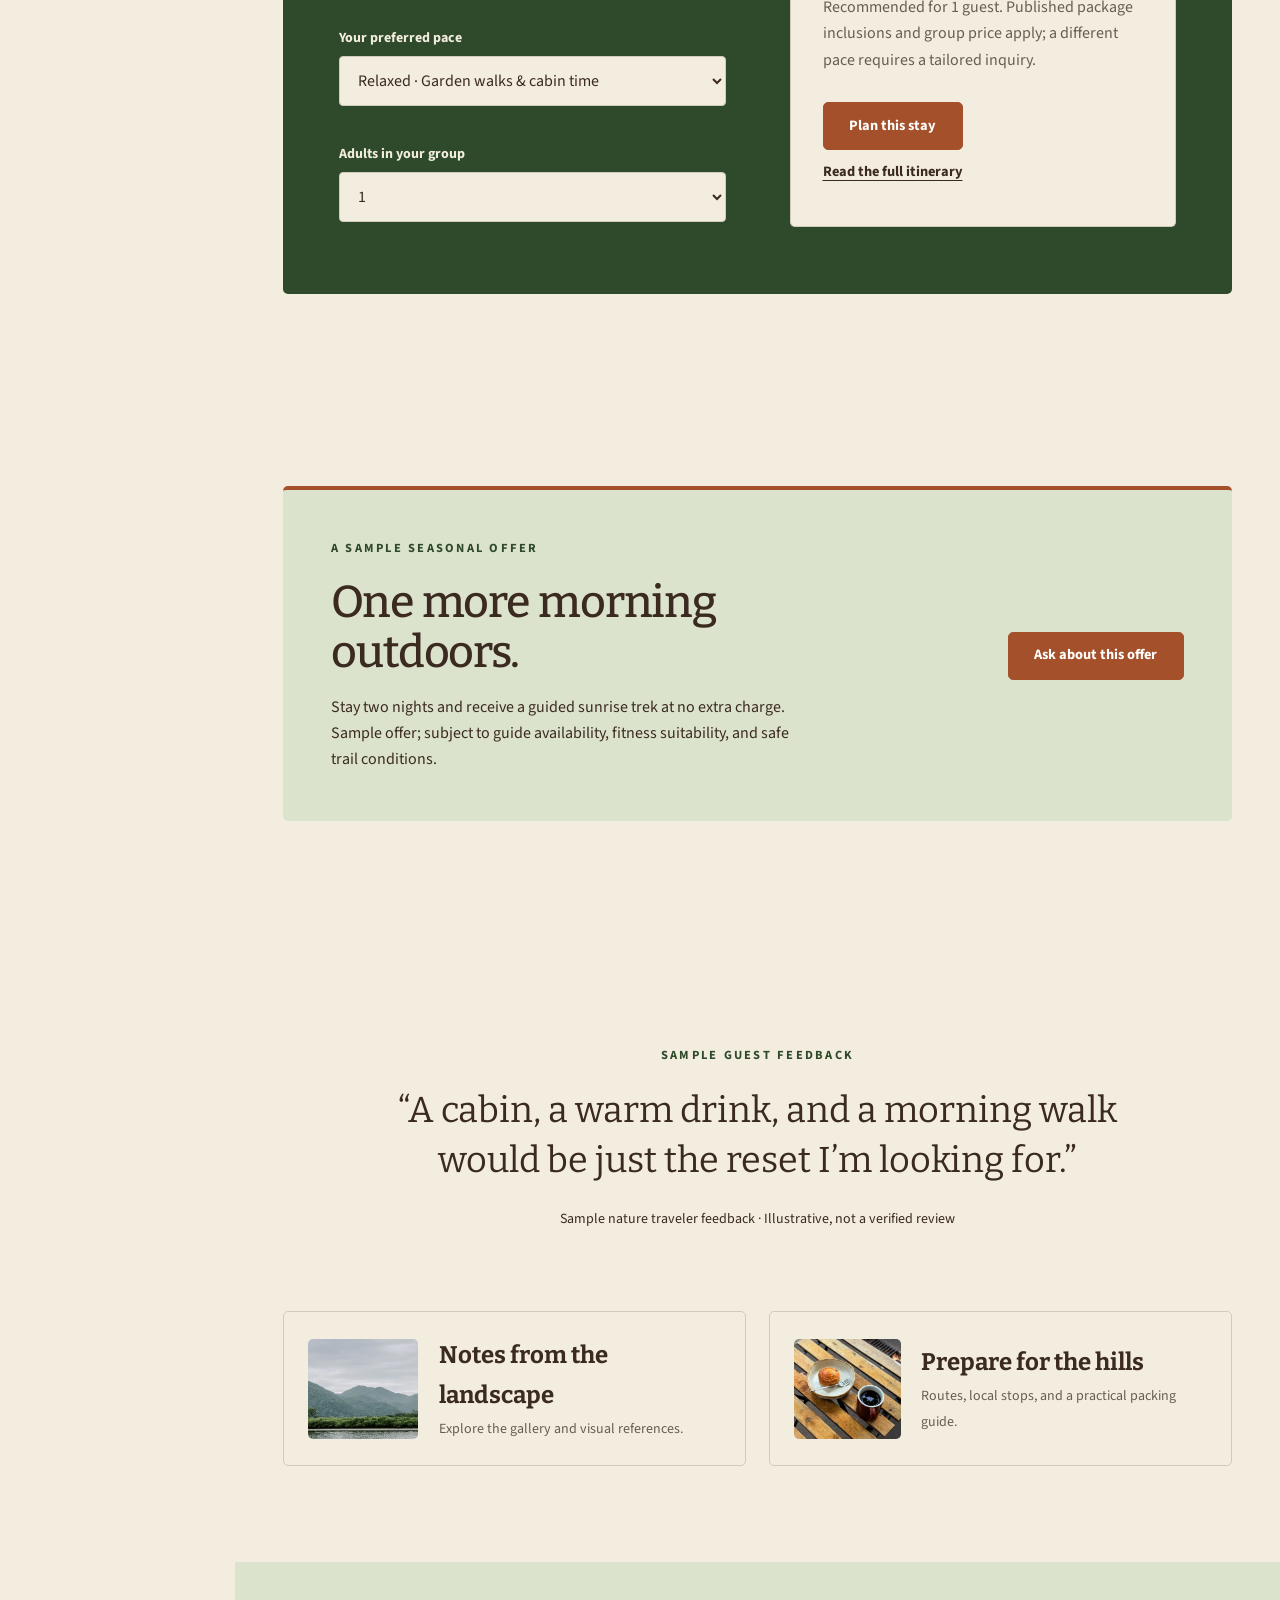
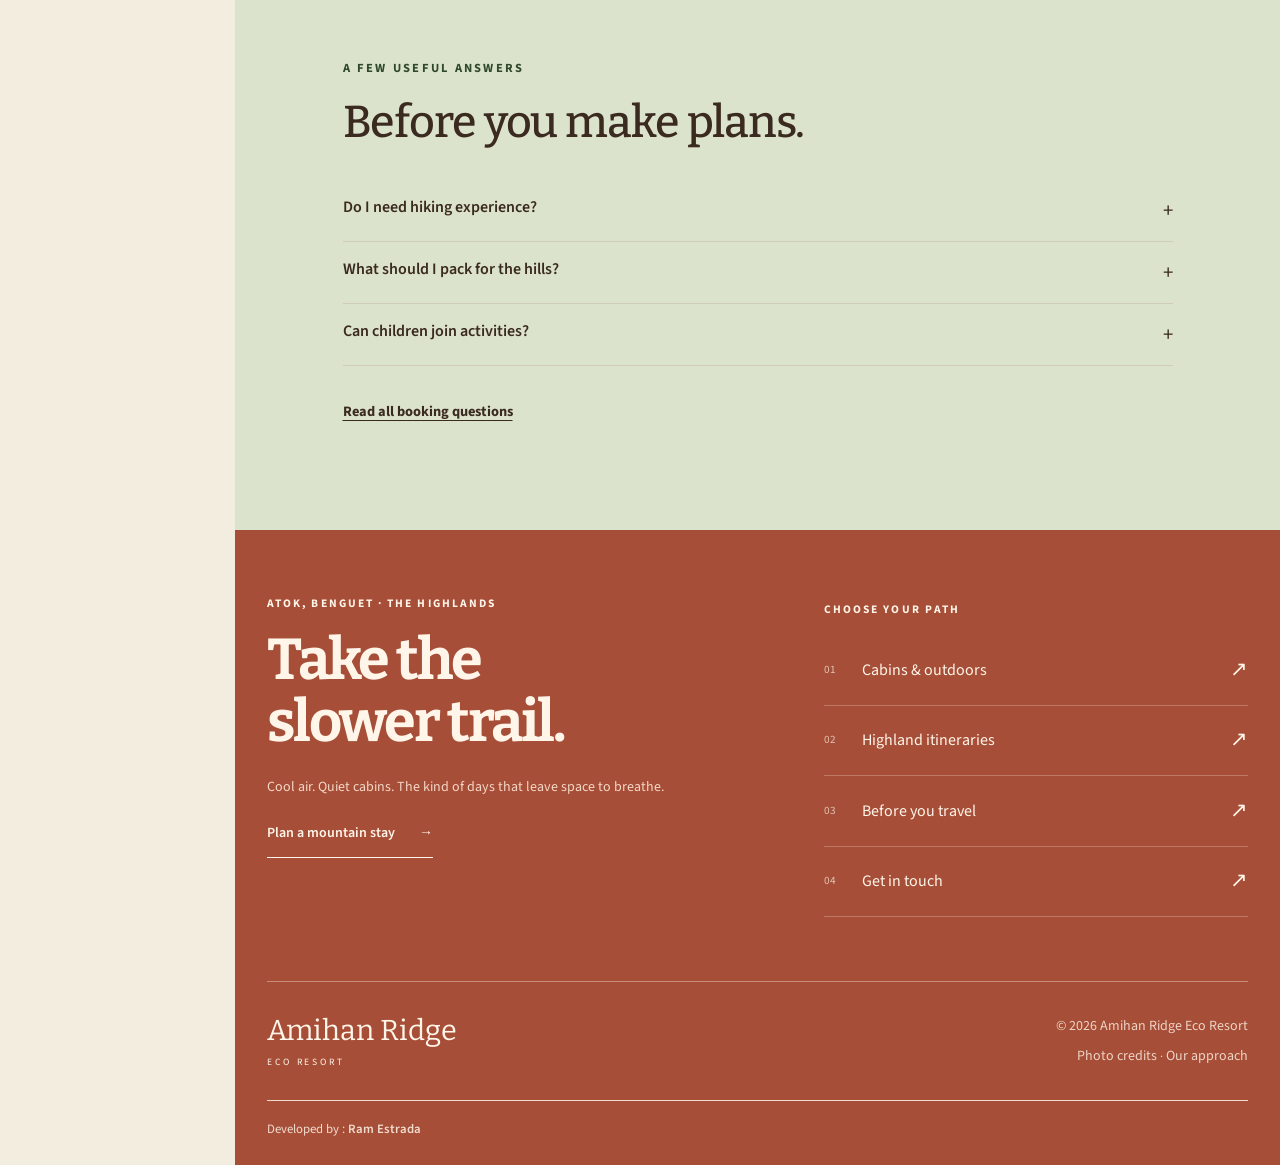
==== commit d38c6437: "Restore full developer names in website footers" ====
--- a/index.html
+++ b/index.html
@@ -1 +1 @@
-<!DOCTYPE html><html lang="en"><head><meta charset="UTF-8"><meta name="viewport" content="width=device-width, initial-scale=1"><title>Amihan Ridge Eco Resort | Slow Highland Stays in Atok</title><meta name="description" content="Find a slower pace at Amihan Ridge Eco Resort, a fictional Atok retreat. Explore cabins, trails, highland packages, eco habits, and a pace-based trip planner."><meta name="theme-color" content="#2F4A2B"><meta property="og:type" content="website"><meta property="og:title" content="Amihan Ridge Eco Resort | Slow Highland Stays in Atok"><meta property="og:description" content="Find a slower pace at Amihan Ridge Eco Resort, a fictional Atok retreat. Explore cabins, trails, highland packages, eco habits, and a pace-based trip planner."><meta property="og:site_name" content="Amihan Ridge Eco Resort"><link rel="icon" type="image/svg+xml" href="data:image/svg+xml,%3Csvg%20xmlns%3D%22http%3A//www.w3.org/2000/svg%22%20viewBox%3D%220%200%2050%2050%22%3E%3Crect%20width%3D%2250%22%20height%3D%2250%22%20rx%3D%225%22%20fill%3D%22%232F4A2B%22/%3E%3Cg%20transform%3D%22translate%283%203%29%20scale%28.88%29%22%20fill%3D%22none%22%20stroke%3D%22%23F3EDE0%22%20stroke-width%3D%222%22%3E%3Cpath%20d%3D%22M5%2036%2019%2012l9%2014%205-8%2012%2018H5Z%22/%3E%3Cpath%20d%3D%22m14%2022%205%204%205-6M8%2043h34%22/%3E%3C/g%3E%3C/svg%3E"><link rel="preload" href="fonts/bitter-latin.woff2" as="font" type="font/woff2" crossorigin><link rel="preload" href="fonts/source-sans-3-latin.woff2" as="font" type="font/woff2" crossorigin><link rel="stylesheet" href="css/style.css"><script type="application/ld+json">{"@context": "https://schema.org", "@type": "Resort", "name": "Amihan Ridge Eco Resort", "description": "Highland eco resort academic concept. Fictional property, rates, and contacts; no reservations or payments.", "address": {"@type": "PostalAddress", "addressLocality": "Atok", "addressRegion": "Benguet", "addressCountry": "PH"}}</script><script defer src="js/form-config.js"></script><script defer src="js/site-data.js"></script><script defer src="js/main.js"></script></head><body class="highlands"><a class="skip-link" href="#main">Skip to content</a><header class="site-header"><div class="header-inner "><a class="brand" href="index.html"><svg class="brand-mark" viewBox="0 0 50 50" fill="none" stroke="currentColor" stroke-width="1.6" stroke-linecap="round" stroke-linejoin="round" aria-hidden="true"><path d="M5 36 19 12l9 14 5-8 12 18H5Z"/><path d="m14 22 5 4 5-6M8 43h34"/></svg><span class="brand-text"><strong>Amihan Ridge</strong><span>Highland eco resort</span></span><span class="sr-only">Home</span></a><button class="menu-toggle" aria-controls="site-nav" aria-expanded="false" aria-label="Open navigation"><svg viewBox="0 0 24 24" fill="none" stroke="currentColor" stroke-width="1.6" aria-hidden="true"><path d="M3 6h18M3 12h18M3 18h18"/></svg></button><nav class="site-nav" id="site-nav" aria-label="Main navigation"><span class="nav-mobile-brand">Amihan Ridge</span><button class="menu-close" aria-label="Close navigation">×</button><ul class="nav-list"><li><a  href="index.html" aria-current="page">Home</a></li><li><a  href="about.html" >About</a></li><li><a  href="stay.html" >Experiences</a></li><li><a  href="packages.html" >Packages</a></li><li><a  href="gallery.html" >Gallery</a></li><li><a  href="travel-info.html" >Travel Info</a></li><li><a class="nav-book" href="booking.html" >Book Now</a></li><li><a  href="contact.html" >Contact</a></li></ul></nav><p class="sidebar-note">Atok, Benguet<br>A slower pace. A wider view.</p></div></header><main id="main"><section class="hero"><div class="hero-content"><span class="eyebrow">Atok, Benguet · Highland Retreat</span><h1>Take the long way<br>back to yourself.</h1><p class="hero-intro">Wake to the hills. Follow a trail. Leave room for nothing in particular. An imagined mountain retreat for quiet weekends, small adventures, and meaningful time together.</p><div class="actions"><a class="button " href="booking.html">Find your mountain stay</a><a class="button secondary" href="packages.html">Explore the trails</a></div><p class="hero-smallprint">Small groups. Guided days. A lighter footprint.</p></div><div class="hero-right"><img class="" src="images/hero-hills.webp" srcset="images/hero-hills-480.webp 480w, images/hero-hills-640.webp 640w, images/hero-hills-960.webp 960w, images/hero-hills.webp 1800w" sizes="(max-width:767px) 100vw, (max-width:1023px) 50vw, calc((100vw - 235px) / 2)" alt="Green mountain hills and cultivated valleys under a cloudy sky" width="1800" height="1013" fetchpriority="high" decoding="async"><div class="field-badge"><strong>Mountain mornings</strong><span>Bring a warm layer. Leave room to pause.</span></div><span class="hero-note">Illustrative photography</span></div></section><section class="section eco-story" id="discover"><div class="wrap intro-split"><div class="intro-photo reveal"><img class="" src="images/cabin-exterior.webp" srcset="images/cabin-exterior-480.webp 480w, images/cabin-exterior-640.webp 640w, images/cabin-exterior-960.webp 960w, images/cabin-exterior.webp 1100w" sizes="(max-width:767px) calc(100vw - 32px), (max-width:1023px) 50vw, 40vw" alt="Wooden cabin nestled among lush green forest trees" width="1100" height="734" loading="lazy" decoding="async"><p class="photo-caption">A visual reference for the fictional highland eco resort concept.</p></div><div class="intro-copy reveal"><span class="eyebrow">01 / A place to pause</span><h2>Let the mountain<br> set the pace.</h2><p class="muted">Amihan Ridge is a fictional highland hideaway in Atok, Benguet. Modest cabins, guided outdoor days, and a lighter approach to travel make space for the landscape and the people who call it home.</p><div class="quick-facts"><div><strong>Cabin & tent</strong><span>Small groups</span></div><div><strong>From ₱2,800</strong><span>Sample rates</span></div><div><strong>Atok</strong><span>Benguet</span></div></div><a class="text-link" href="about.html">Read our approach to the hills</a></div></div></section><section class="section"><div class="wrap"><div class="section-heading"><div><span class="eyebrow">02 / Our eco commitments</span><h2>Good guests leave<br>lighter footprints.</h2></div><div><p class="muted">Simple habits for a thoughtful mountain stay.</p></div></div><div class="eco-grid"><div><h3>Carry less waste.</h3><p>Refill bottles, sort waste, and take every wrapper back from a walk. Leave plants, flowers, and rocks where they belong.</p></div><div><h3>Keep it local.</h3><p>The concept favors local guides and seasonal ingredients. Respect farm work and ask before entering private land.</p></div><div><h3>Move with care.</h3><p>Stay on designated trails, use water thoughtfully, and let guides decide when conditions call for a different plan.</p></div></div></div></section><section class="section panel-section"><div class="wrap"><div class="section-heading"><div><span class="eyebrow">03 / Sleep close to the landscape</span><h2>A shelter. A softer landing.</h2></div><div><p class="muted">Choose a tent, a cabin, or a lodge for your group.</p><a class="text-link" href="stay.html">All stays & guided activities</a></div></div><div class="home-stays"><article class="card reveal" data-offering="glamping-tent"><img class="card-image" src="images/camping.webp" srcset="images/camping-480.webp 480w, images/camping-640.webp 640w, images/camping-960.webp 960w, images/camping.webp 1100w" sizes="(max-width:767px) calc(100vw - 32px), (max-width:1023px) 50vw, 40vw" alt="Camping tents set in a misty mountain landscape" width="1100" height="1650" loading="lazy" decoding="async"><div class="card-body"><span class="card-tag">Stay · 2 guests</span><h3>Ridge Glamping Tent</h3><p class="muted">A simple, comfortable base close to the outdoors, with a real bed and sheltered deck.</p><div class="card-price"><strong>₱2,800</strong><span>per tent / night</span></div><a class="text-link" href="stay.html#glamping-tent">Explore ridge glamping tent</a></div></article><article class="card reveal" data-offering="wood-cabin"><img class="card-image" src="images/cabin-bedroom.webp" srcset="images/cabin-bedroom-480.webp 480w, images/cabin-bedroom-640.webp 640w, images/cabin-bedroom-960.webp 960w, images/cabin-bedroom.webp 1100w" sizes="(max-width:767px) calc(100vw - 32px), (max-width:1023px) 50vw, 40vw" alt="Rustic wooden cabin bedroom with warm lighting" width="1100" height="733" loading="lazy" decoding="async"><div class="card-body"><span class="card-tag">Stay · 4 guests</span><h3>Woodland Cabin</h3><p class="muted">Warm timber textures and a shared living nook for an unhurried mountain weekend.</p><div class="card-price"><strong>₱5,200</strong><span>per cabin / night</span></div><a class="text-link" href="stay.html#wood-cabin">Explore woodland cabin</a></div></article><article class="card reveal" data-offering="family-lodge"><img class="card-image" src="images/cabin-lounge.webp" srcset="images/cabin-lounge-480.webp 480w, images/cabin-lounge-640.webp 640w, images/cabin-lounge-960.webp 960w, images/cabin-lounge.webp 1100w" sizes="(max-width:767px) calc(100vw - 32px), (max-width:1023px) 50vw, 40vw" alt="Wooden cabin interior with cushions and a forest view" width="1100" height="1649" loading="lazy" decoding="async"><div class="card-body"><span class="card-tag">Stay · 6–8 guests</span><h3>The Gathering Lodge</h3><p class="muted">A roomy base for a family reunion, a small team, or friends traveling together.</p><div class="card-price"><strong>₱9,500</strong><span>per lodge / night</span></div><a class="text-link" href="stay.html#family-lodge">Explore the gathering lodge</a></div></article></div></div></section><section class="section"><div class="wrap"><div class="planner reveal" id="plan-my-trip"><div><span class="eyebrow">Plan my trip</span><h2>Follow your<br>own pace.</h2><p>A quiet garden walk or a longer trail day? Find a starting itinerary that suits your group.</p><div id="trip-planner" class="form-grid" style="margin-top:1.5rem"><div class="field full"><label for="trip-pace">Your preferred pace</label><select id="trip-pace"><option value="relaxed">Relaxed · Garden walks & cabin time</option><option value="moderate">Moderate · Sunrise walks & slow afternoons</option><option value="adventurous">Adventurous · Longer guided trail days</option></select></div><div class="field full"><label for="trip-size">Adults in your group</label><select id="trip-size"><option>1</option><option>2</option><option>3</option><option>4</option><option>5</option><option>6</option><option>7</option><option>8</option></select></div></div></div><div class="planner-result" aria-live="polite"><span class="eyebrow">A route to begin with</span><h3 id="trip-name">The Highland Pause</h3><p id="trip-activities">Ask for garden walks and cabin time in place of strenuous trails.</p><p class="small muted" id="trip-group-note">Package capacity and final inclusions need confirmation.</p><div class="actions"><a class="button" id="trip-result-link" href="booking.html?item=highland-escape">Plan this stay</a></div><a class="text-link" id="trip-package-link" href="packages.html#highland-escape">Read the full itinerary</a></div></div></div></section><section class="section"><div class="wrap"><div class="promo reveal"><div><span class="eyebrow">A sample seasonal offer</span><h2>One more morning outdoors.</h2><p>Stay two nights and receive a guided sunrise trek at no extra charge. Sample offer; subject to guide availability, fitness suitability, and safe trail conditions.</p></div><a class="button " href="booking.html">Ask about this offer</a></div></div></section><section class="section"><div class="wrap"><div class="review reveal"><span class="eyebrow">Sample guest feedback</span><span class="stars" aria-hidden="true">✦ ✦ ✦</span><blockquote>“A cabin, a warm drink, and a morning walk would be just the reset I’m looking for.”</blockquote><cite>Sample nature traveler feedback · Illustrative, not a verified review</cite></div><div class="teaser-grid"><a class="teaser" href="gallery.html"><img class="" src="images/morning-mist.webp" srcset="images/morning-mist-480.webp 480w, images/morning-mist-640.webp 640w, images/morning-mist-960.webp 960w, images/morning-mist.webp 1100w" sizes="(max-width:767px) calc(100vw - 32px), (max-width:1023px) 50vw, 40vw" alt="Misty green mountains and a river beneath an overcast sky" width="1100" height="619" loading="lazy" decoding="async"><div><strong>Notes from the landscape</strong><span>Explore the gallery and visual references.</span></div></a><a class="teaser" href="travel-info.html"><img class="" src="images/coffee-pastry.webp" srcset="images/coffee-pastry-480.webp 480w, images/coffee-pastry-640.webp 640w, images/coffee-pastry-960.webp 960w, images/coffee-pastry.webp 1100w" sizes="(max-width:767px) calc(100vw - 32px), (max-width:1023px) 50vw, 40vw" alt="Coffee and a pastry on an outdoor wooden table" width="1100" height="1467" loading="lazy" decoding="async"><div><strong>Prepare for the hills</strong><span>Routes, local stops, and a practical packing guide.</span></div></a></div></div></section><section class="section panel-section"><div class="wrap"><div class="faq"><span class="eyebrow">A few useful answers</span><h2>Before you make plans.</h2><details><summary>Do I need hiking experience?</summary><p>The garden walk is a gentle option. Sunrise and longer treks require a suitability discussion with the guide; difficulty, weather, and individual health must be considered.</p></details><details><summary>What should I pack for the hills?</summary><p>Bring layers, a rain shell, grippy closed shoes, water, a torch, and personal medication. Pack out any waste from trail days.</p></details><details><summary>Can children join activities?</summary><p>Garden visits can suit supervised children. Ask about route suitability before booking a trek; there is no blanket age guarantee.</p></details><p class="faq-footer"><a class="text-link" href="booking.html#faq">Read all booking questions</a></p></div></div></section></main><footer class="site-footer footer-redesign ridge-footer"><div class="footer-shell"><div class="ridge-main"><div class="ridge-letter"><p class="footer-label">Atok, Benguet · The highlands</p><h2>Take the<br>slower trail.</h2><p>Cool air. Quiet cabins. The kind of days that leave space to breathe.</p><a class="ridge-cta" href="booking.html">Plan a mountain stay <span aria-hidden="true">→</span></a></div><div class="ridge-directory"><p class="footer-label">Choose your path</p><nav aria-label="Footer navigation"><a href="stay.html"><span>01</span>Cabins &amp; outdoors<span aria-hidden="true">↗</span></a><a href="packages.html"><span>02</span>Highland itineraries<span aria-hidden="true">↗</span></a><a href="travel-info.html"><span>03</span>Before you travel<span aria-hidden="true">↗</span></a><a href="contact.html"><span>04</span>Get in touch<span aria-hidden="true">↗</span></a></nav></div></div><div class="ridge-ground"><a href="index.html" class="ridge-wordmark">Amihan Ridge<small>ECO RESORT</small></a><div class="footer-fine"><p>© 2026 Amihan Ridge Eco Resort</p><a href="gallery.html#photo-credits">Photo credits</a><span aria-hidden="true"> · </span><a href="about.html">Our approach</a></div></div></div></footer></body></html>+<!DOCTYPE html><html lang="en"><head><meta charset="UTF-8"><meta name="viewport" content="width=device-width, initial-scale=1"><title>Amihan Ridge Eco Resort | Slow Highland Stays in Atok</title><meta name="description" content="Find a slower pace at Amihan Ridge Eco Resort, a fictional Atok retreat. Explore cabins, trails, highland packages, eco habits, and a pace-based trip planner."><meta name="theme-color" content="#2F4A2B"><meta property="og:type" content="website"><meta property="og:title" content="Amihan Ridge Eco Resort | Slow Highland Stays in Atok"><meta property="og:description" content="Find a slower pace at Amihan Ridge Eco Resort, a fictional Atok retreat. Explore cabins, trails, highland packages, eco habits, and a pace-based trip planner."><meta property="og:site_name" content="Amihan Ridge Eco Resort"><link rel="icon" type="image/svg+xml" href="data:image/svg+xml,%3Csvg%20xmlns%3D%22http%3A//www.w3.org/2000/svg%22%20viewBox%3D%220%200%2050%2050%22%3E%3Crect%20width%3D%2250%22%20height%3D%2250%22%20rx%3D%225%22%20fill%3D%22%232F4A2B%22/%3E%3Cg%20transform%3D%22translate%283%203%29%20scale%28.88%29%22%20fill%3D%22none%22%20stroke%3D%22%23F3EDE0%22%20stroke-width%3D%222%22%3E%3Cpath%20d%3D%22M5%2036%2019%2012l9%2014%205-8%2012%2018H5Z%22/%3E%3Cpath%20d%3D%22m14%2022%205%204%205-6M8%2043h34%22/%3E%3C/g%3E%3C/svg%3E"><link rel="preload" href="fonts/bitter-latin.woff2" as="font" type="font/woff2" crossorigin><link rel="preload" href="fonts/source-sans-3-latin.woff2" as="font" type="font/woff2" crossorigin><link rel="stylesheet" href="css/style.css"><script type="application/ld+json">{"@context": "https://schema.org", "@type": "Resort", "name": "Amihan Ridge Eco Resort", "description": "Highland eco resort academic concept. Fictional property, rates, and contacts; no reservations or payments.", "address": {"@type": "PostalAddress", "addressLocality": "Atok", "addressRegion": "Benguet", "addressCountry": "PH"}}</script><script defer src="js/form-config.js"></script><script defer src="js/site-data.js"></script><script defer src="js/main.js"></script></head><body class="highlands"><a class="skip-link" href="#main">Skip to content</a><header class="site-header"><div class="header-inner "><a class="brand" href="index.html"><svg class="brand-mark" viewBox="0 0 50 50" fill="none" stroke="currentColor" stroke-width="1.6" stroke-linecap="round" stroke-linejoin="round" aria-hidden="true"><path d="M5 36 19 12l9 14 5-8 12 18H5Z"/><path d="m14 22 5 4 5-6M8 43h34"/></svg><span class="brand-text"><strong>Amihan Ridge</strong><span>Highland eco resort</span></span><span class="sr-only">Home</span></a><button class="menu-toggle" aria-controls="site-nav" aria-expanded="false" aria-label="Open navigation"><svg viewBox="0 0 24 24" fill="none" stroke="currentColor" stroke-width="1.6" aria-hidden="true"><path d="M3 6h18M3 12h18M3 18h18"/></svg></button><nav class="site-nav" id="site-nav" aria-label="Main navigation"><span class="nav-mobile-brand">Amihan Ridge</span><button class="menu-close" aria-label="Close navigation">×</button><ul class="nav-list"><li><a  href="index.html" aria-current="page">Home</a></li><li><a  href="about.html" >About</a></li><li><a  href="stay.html" >Experiences</a></li><li><a  href="packages.html" >Packages</a></li><li><a  href="gallery.html" >Gallery</a></li><li><a  href="travel-info.html" >Travel Info</a></li><li><a class="nav-book" href="booking.html" >Book Now</a></li><li><a  href="contact.html" >Contact</a></li></ul></nav><p class="sidebar-note">Atok, Benguet<br>A slower pace. A wider view.</p></div></header><main id="main"><section class="hero"><div class="hero-content"><span class="eyebrow">Atok, Benguet · Highland Retreat</span><h1>Take the long way<br>back to yourself.</h1><p class="hero-intro">Wake to the hills. Follow a trail. Leave room for nothing in particular. An imagined mountain retreat for quiet weekends, small adventures, and meaningful time together.</p><div class="actions"><a class="button " href="booking.html">Find your mountain stay</a><a class="button secondary" href="packages.html">Explore the trails</a></div><p class="hero-smallprint">Small groups. Guided days. A lighter footprint.</p></div><div class="hero-right"><img class="" src="images/hero-hills.webp" srcset="images/hero-hills-480.webp 480w, images/hero-hills-640.webp 640w, images/hero-hills-960.webp 960w, images/hero-hills.webp 1800w" sizes="(max-width:767px) 100vw, (max-width:1023px) 50vw, calc((100vw - 235px) / 2)" alt="Green mountain hills and cultivated valleys under a cloudy sky" width="1800" height="1013" fetchpriority="high" decoding="async"><div class="field-badge"><strong>Mountain mornings</strong><span>Bring a warm layer. Leave room to pause.</span></div><span class="hero-note">Illustrative photography</span></div></section><section class="section eco-story" id="discover"><div class="wrap intro-split"><div class="intro-photo reveal"><img class="" src="images/cabin-exterior.webp" srcset="images/cabin-exterior-480.webp 480w, images/cabin-exterior-640.webp 640w, images/cabin-exterior-960.webp 960w, images/cabin-exterior.webp 1100w" sizes="(max-width:767px) calc(100vw - 32px), (max-width:1023px) 50vw, 40vw" alt="Wooden cabin nestled among lush green forest trees" width="1100" height="734" loading="lazy" decoding="async"><p class="photo-caption">A visual reference for the fictional highland eco resort concept.</p></div><div class="intro-copy reveal"><span class="eyebrow">01 / A place to pause</span><h2>Let the mountain<br> set the pace.</h2><p class="muted">Amihan Ridge is a fictional highland hideaway in Atok, Benguet. Modest cabins, guided outdoor days, and a lighter approach to travel make space for the landscape and the people who call it home.</p><div class="quick-facts"><div><strong>Cabin & tent</strong><span>Small groups</span></div><div><strong>From ₱2,800</strong><span>Sample rates</span></div><div><strong>Atok</strong><span>Benguet</span></div></div><a class="text-link" href="about.html">Read our approach to the hills</a></div></div></section><section class="section"><div class="wrap"><div class="section-heading"><div><span class="eyebrow">02 / Our eco commitments</span><h2>Good guests leave<br>lighter footprints.</h2></div><div><p class="muted">Simple habits for a thoughtful mountain stay.</p></div></div><div class="eco-grid"><div><h3>Carry less waste.</h3><p>Refill bottles, sort waste, and take every wrapper back from a walk. Leave plants, flowers, and rocks where they belong.</p></div><div><h3>Keep it local.</h3><p>The concept favors local guides and seasonal ingredients. Respect farm work and ask before entering private land.</p></div><div><h3>Move with care.</h3><p>Stay on designated trails, use water thoughtfully, and let guides decide when conditions call for a different plan.</p></div></div></div></section><section class="section panel-section"><div class="wrap"><div class="section-heading"><div><span class="eyebrow">03 / Sleep close to the landscape</span><h2>A shelter. A softer landing.</h2></div><div><p class="muted">Choose a tent, a cabin, or a lodge for your group.</p><a class="text-link" href="stay.html">All stays & guided activities</a></div></div><div class="home-stays"><article class="card reveal" data-offering="glamping-tent"><img class="card-image" src="images/camping.webp" srcset="images/camping-480.webp 480w, images/camping-640.webp 640w, images/camping-960.webp 960w, images/camping.webp 1100w" sizes="(max-width:767px) calc(100vw - 32px), (max-width:1023px) 50vw, 40vw" alt="Camping tents set in a misty mountain landscape" width="1100" height="1650" loading="lazy" decoding="async"><div class="card-body"><span class="card-tag">Stay · 2 guests</span><h3>Ridge Glamping Tent</h3><p class="muted">A simple, comfortable base close to the outdoors, with a real bed and sheltered deck.</p><div class="card-price"><strong>₱2,800</strong><span>per tent / night</span></div><a class="text-link" href="stay.html#glamping-tent">Explore ridge glamping tent</a></div></article><article class="card reveal" data-offering="wood-cabin"><img class="card-image" src="images/cabin-bedroom.webp" srcset="images/cabin-bedroom-480.webp 480w, images/cabin-bedroom-640.webp 640w, images/cabin-bedroom-960.webp 960w, images/cabin-bedroom.webp 1100w" sizes="(max-width:767px) calc(100vw - 32px), (max-width:1023px) 50vw, 40vw" alt="Rustic wooden cabin bedroom with warm lighting" width="1100" height="733" loading="lazy" decoding="async"><div class="card-body"><span class="card-tag">Stay · 4 guests</span><h3>Woodland Cabin</h3><p class="muted">Warm timber textures and a shared living nook for an unhurried mountain weekend.</p><div class="card-price"><strong>₱5,200</strong><span>per cabin / night</span></div><a class="text-link" href="stay.html#wood-cabin">Explore woodland cabin</a></div></article><article class="card reveal" data-offering="family-lodge"><img class="card-image" src="images/cabin-lounge.webp" srcset="images/cabin-lounge-480.webp 480w, images/cabin-lounge-640.webp 640w, images/cabin-lounge-960.webp 960w, images/cabin-lounge.webp 1100w" sizes="(max-width:767px) calc(100vw - 32px), (max-width:1023px) 50vw, 40vw" alt="Wooden cabin interior with cushions and a forest view" width="1100" height="1649" loading="lazy" decoding="async"><div class="card-body"><span class="card-tag">Stay · 6–8 guests</span><h3>The Gathering Lodge</h3><p class="muted">A roomy base for a family reunion, a small team, or friends traveling together.</p><div class="card-price"><strong>₱9,500</strong><span>per lodge / night</span></div><a class="text-link" href="stay.html#family-lodge">Explore the gathering lodge</a></div></article></div></div></section><section class="section"><div class="wrap"><div class="planner reveal" id="plan-my-trip"><div><span class="eyebrow">Plan my trip</span><h2>Follow your<br>own pace.</h2><p>A quiet garden walk or a longer trail day? Find a starting itinerary that suits your group.</p><div id="trip-planner" class="form-grid" style="margin-top:1.5rem"><div class="field full"><label for="trip-pace">Your preferred pace</label><select id="trip-pace"><option value="relaxed">Relaxed · Garden walks & cabin time</option><option value="moderate">Moderate · Sunrise walks & slow afternoons</option><option value="adventurous">Adventurous · Longer guided trail days</option></select></div><div class="field full"><label for="trip-size">Adults in your group</label><select id="trip-size"><option>1</option><option>2</option><option>3</option><option>4</option><option>5</option><option>6</option><option>7</option><option>8</option></select></div></div></div><div class="planner-result" aria-live="polite"><span class="eyebrow">A route to begin with</span><h3 id="trip-name">The Highland Pause</h3><p id="trip-activities">Ask for garden walks and cabin time in place of strenuous trails.</p><p class="small muted" id="trip-group-note">Package capacity and final inclusions need confirmation.</p><div class="actions"><a class="button" id="trip-result-link" href="booking.html?item=highland-escape">Plan this stay</a></div><a class="text-link" id="trip-package-link" href="packages.html#highland-escape">Read the full itinerary</a></div></div></div></section><section class="section"><div class="wrap"><div class="promo reveal"><div><span class="eyebrow">A sample seasonal offer</span><h2>One more morning outdoors.</h2><p>Stay two nights and receive a guided sunrise trek at no extra charge. Sample offer; subject to guide availability, fitness suitability, and safe trail conditions.</p></div><a class="button " href="booking.html">Ask about this offer</a></div></div></section><section class="section"><div class="wrap"><div class="review reveal"><span class="eyebrow">Sample guest feedback</span><span class="stars" aria-hidden="true">✦ ✦ ✦</span><blockquote>“A cabin, a warm drink, and a morning walk would be just the reset I’m looking for.”</blockquote><cite>Sample nature traveler feedback · Illustrative, not a verified review</cite></div><div class="teaser-grid"><a class="teaser" href="gallery.html"><img class="" src="images/morning-mist.webp" srcset="images/morning-mist-480.webp 480w, images/morning-mist-640.webp 640w, images/morning-mist-960.webp 960w, images/morning-mist.webp 1100w" sizes="(max-width:767px) calc(100vw - 32px), (max-width:1023px) 50vw, 40vw" alt="Misty green mountains and a river beneath an overcast sky" width="1100" height="619" loading="lazy" decoding="async"><div><strong>Notes from the landscape</strong><span>Explore the gallery and visual references.</span></div></a><a class="teaser" href="travel-info.html"><img class="" src="images/coffee-pastry.webp" srcset="images/coffee-pastry-480.webp 480w, images/coffee-pastry-640.webp 640w, images/coffee-pastry-960.webp 960w, images/coffee-pastry.webp 1100w" sizes="(max-width:767px) calc(100vw - 32px), (max-width:1023px) 50vw, 40vw" alt="Coffee and a pastry on an outdoor wooden table" width="1100" height="1467" loading="lazy" decoding="async"><div><strong>Prepare for the hills</strong><span>Routes, local stops, and a practical packing guide.</span></div></a></div></div></section><section class="section panel-section"><div class="wrap"><div class="faq"><span class="eyebrow">A few useful answers</span><h2>Before you make plans.</h2><details><summary>Do I need hiking experience?</summary><p>The garden walk is a gentle option. Sunrise and longer treks require a suitability discussion with the guide; difficulty, weather, and individual health must be considered.</p></details><details><summary>What should I pack for the hills?</summary><p>Bring layers, a rain shell, grippy closed shoes, water, a torch, and personal medication. Pack out any waste from trail days.</p></details><details><summary>Can children join activities?</summary><p>Garden visits can suit supervised children. Ask about route suitability before booking a trek; there is no blanket age guarantee.</p></details><p class="faq-footer"><a class="text-link" href="booking.html#faq">Read all booking questions</a></p></div></div></section></main><footer class="site-footer footer-redesign ridge-footer"><div class="footer-shell"><div class="ridge-main"><div class="ridge-letter"><p class="footer-label">Atok, Benguet · The highlands</p><h2>Take the<br>slower trail.</h2><p>Cool air. Quiet cabins. The kind of days that leave space to breathe.</p><a class="ridge-cta" href="booking.html">Plan a mountain stay <span aria-hidden="true">→</span></a></div><div class="ridge-directory"><p class="footer-label">Choose your path</p><nav aria-label="Footer navigation"><a href="stay.html"><span>01</span>Cabins &amp; outdoors<span aria-hidden="true">↗</span></a><a href="packages.html"><span>02</span>Highland itineraries<span aria-hidden="true">↗</span></a><a href="travel-info.html"><span>03</span>Before you travel<span aria-hidden="true">↗</span></a><a href="contact.html"><span>04</span>Get in touch<span aria-hidden="true">↗</span></a></nav></div></div><div class="ridge-ground"><a href="index.html" class="ridge-wordmark">Amihan Ridge<small>ECO RESORT</small></a><div class="footer-fine"><p>© 2026 Amihan Ridge Eco Resort</p><a href="gallery.html#photo-credits">Photo credits</a><span aria-hidden="true"> · </span><a href="about.html">Our approach</a></div></div><div class="developer-credit"><p>Developed by : <strong>Ram Estrada</strong></p></div></div></footer></body></html>
--- a/css/style.css
+++ b/css/style.css
@@ -138,3 +138,28 @@
 @media(max-width:900px){.ridge-main{grid-template-columns:1fr;gap:2.5rem;padding:3rem 0}.ridge-ground{flex-direction:column;align-items:flex-start;gap:1.2rem}.ridge-ground .footer-fine{text-align:left}}
 
 .site-footer.footer-redesign a.ridge-wordmark{font-size:1.8rem}.site-footer.footer-redesign .ridge-letter h2{text-transform:none;font-family:var(--heading-font)}.site-footer.footer-redesign .ridge-directory nav a{font-size:1rem}
+
+/* Desktop sidebar fits the viewport without a separate scroll area. */
+@media(min-width:1024px){
+ .highlands:not(.compact-navigation) .site-header{overflow:visible;padding:clamp(1rem,3vh,2rem) 1.6rem}
+ .highlands:not(.compact-navigation) .header-inner{gap:clamp(1rem,3vh,2rem);min-height:0}
+ .highlands:not(.compact-navigation) .header-inner>.brand{gap:.65rem;flex-shrink:0}
+ .highlands:not(.compact-navigation) .brand-mark{width:44px;height:44px}
+ .highlands:not(.compact-navigation) .site-nav{min-height:0}
+ .highlands:not(.compact-navigation) .nav-list{gap:.15rem}
+ .highlands:not(.compact-navigation) .nav-list a{min-height:38px;padding:.4rem 0}
+ .highlands:not(.compact-navigation) .nav-list .nav-book{padding:.65rem 1rem}
+ .highlands:not(.compact-navigation) .sidebar-note{margin-top:0;flex-shrink:0}
+}
+@media(min-width:1024px) and (max-height:700px){
+ .highlands:not(.compact-navigation) .sidebar-note{display:none}
+ .highlands:not(.compact-navigation) .brand-mark{width:36px;height:36px}
+ .highlands:not(.compact-navigation) .header-inner{gap:1rem}
+}
+
+/* Developer attribution */
+.footer-redesign .developer-credit{border-top:1px solid currentColor;padding:1.1rem 0 1.5rem;opacity:.85}
+.footer-redesign .developer-credit p{font-size:.8rem;margin:0;line-height:1.7}
+.footer-redesign .developer-credit strong{font-weight:600}
+.footer-redesign .developer-credit .developer-strand{display:block}
+.aurelia-footer .developer-credit{text-align:center}
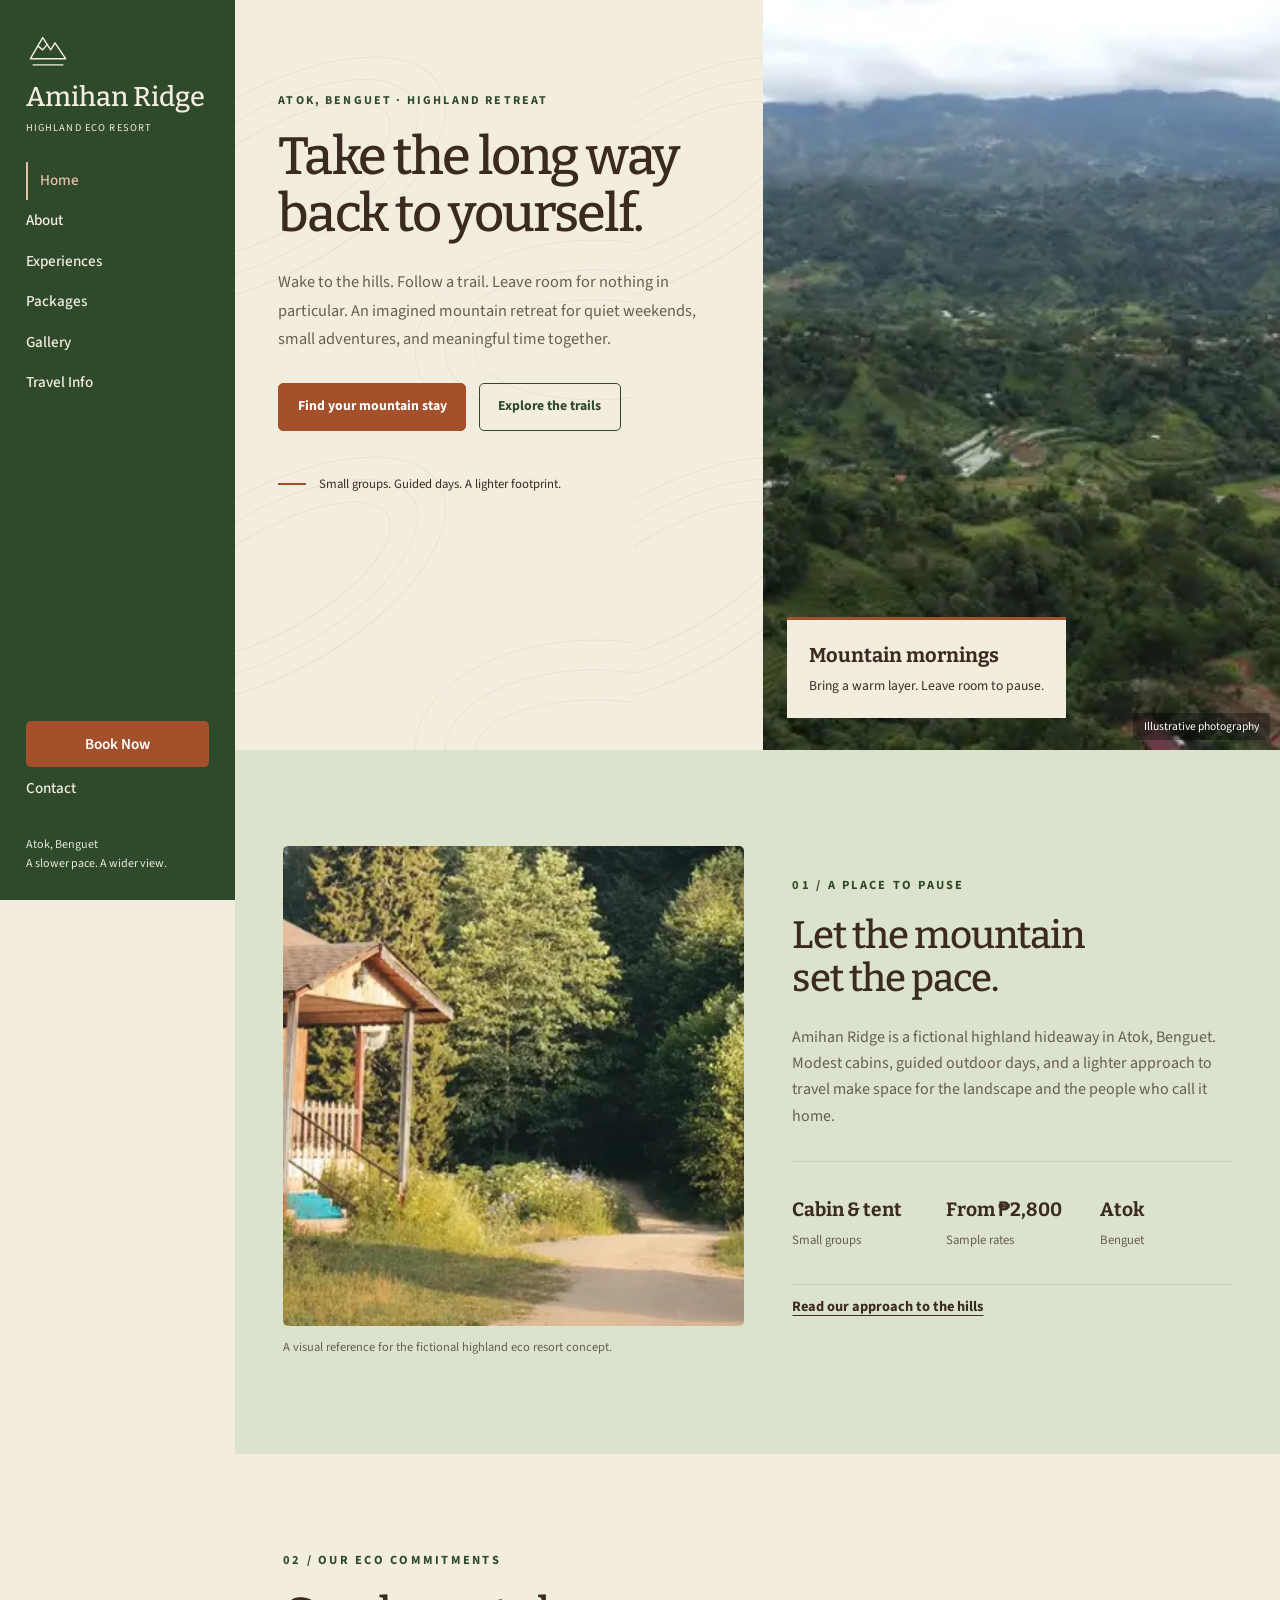
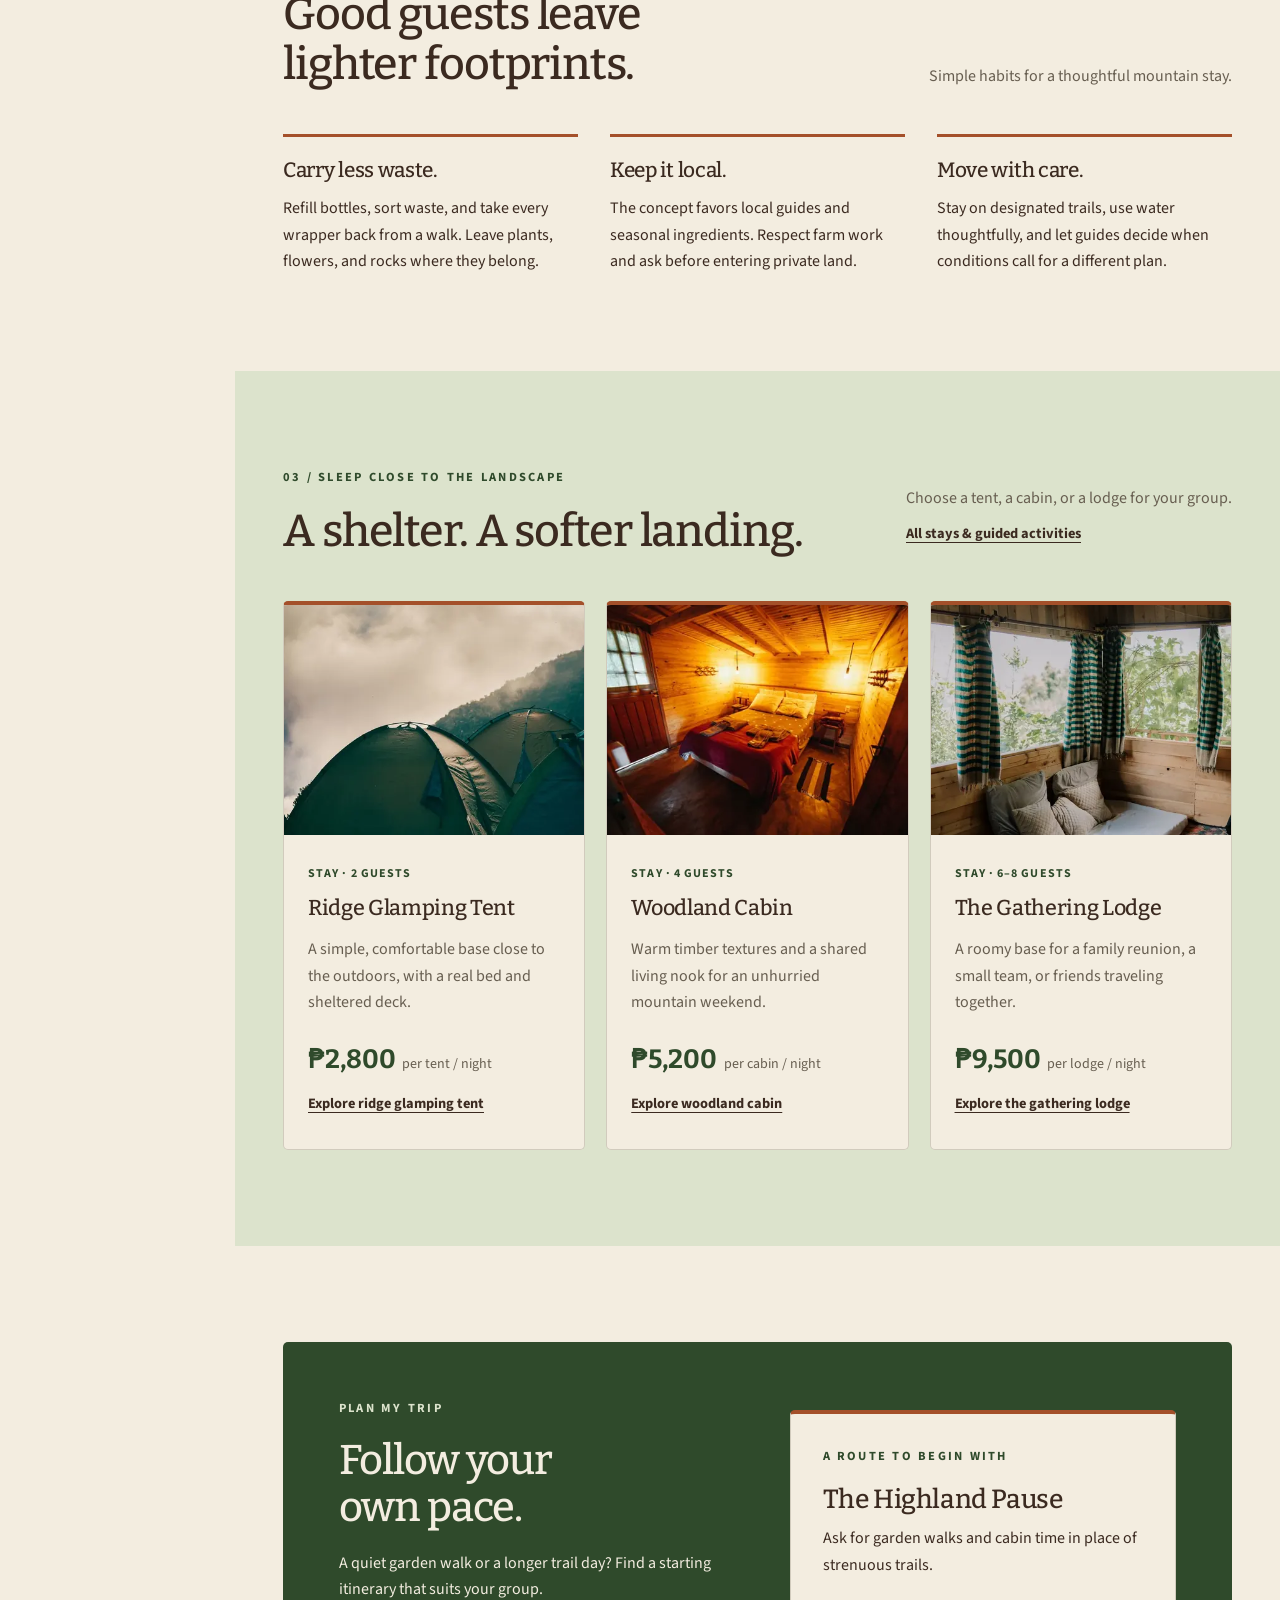
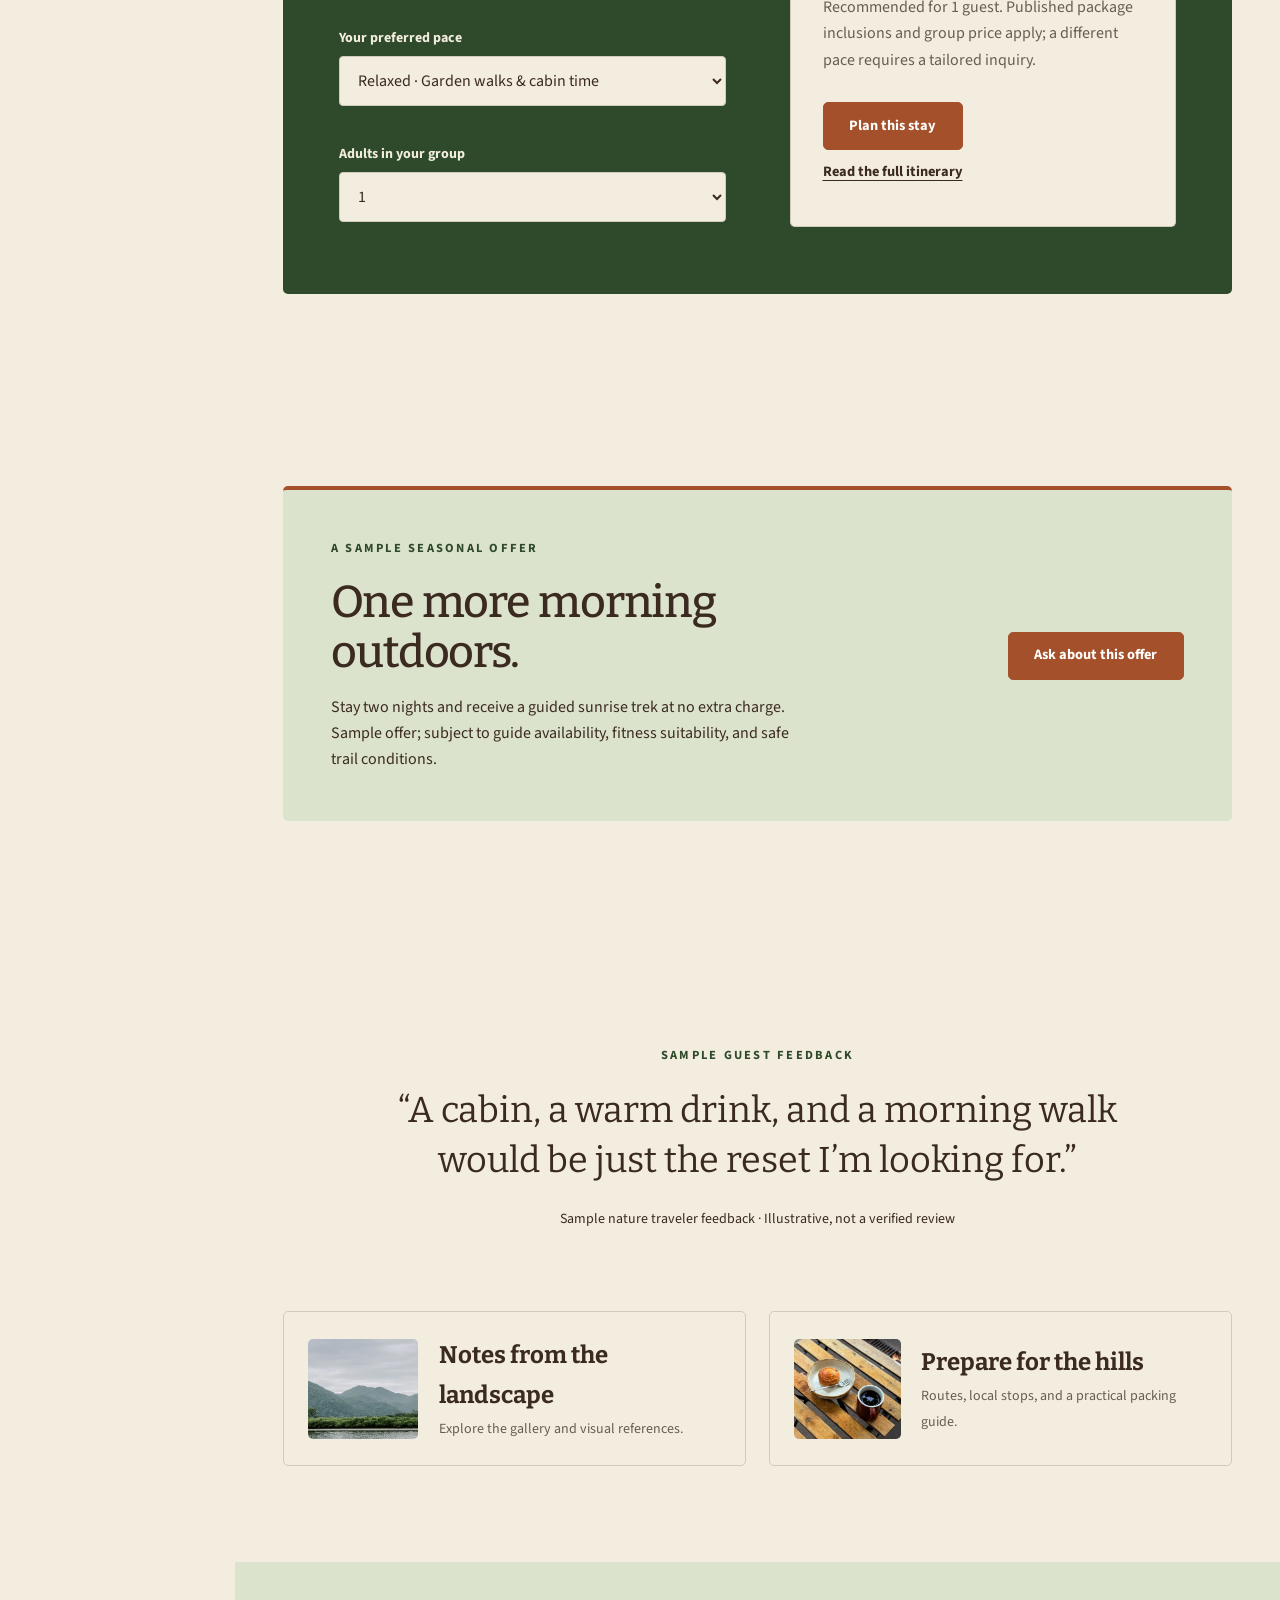
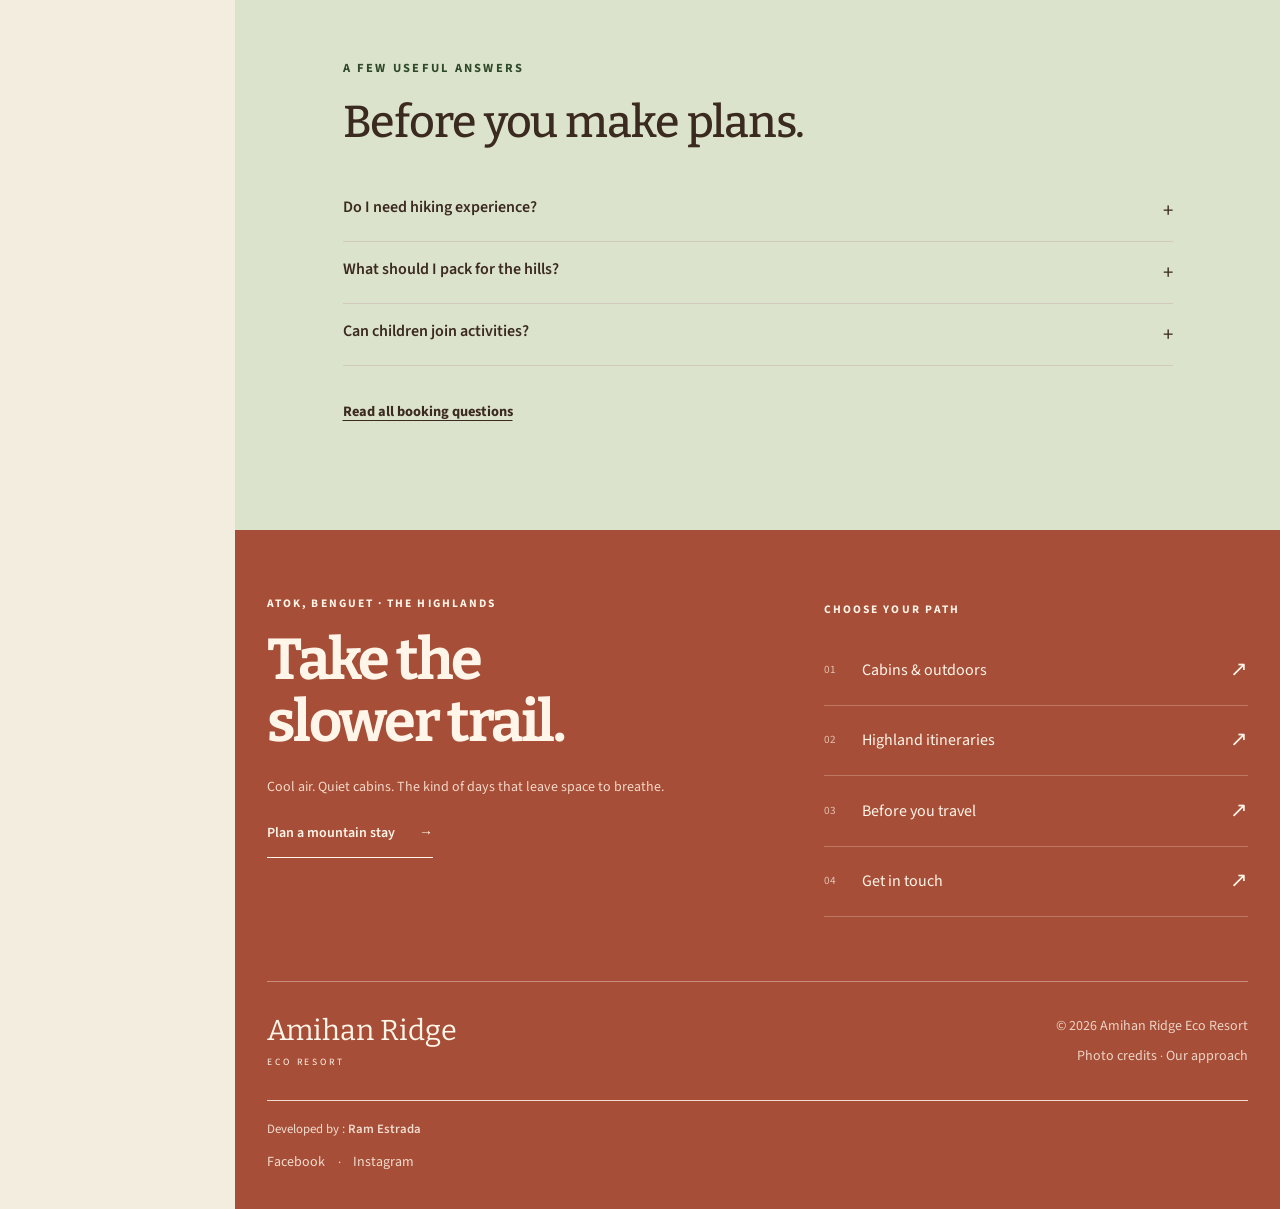
==== commit 0acbb294: "Update developer social accounts and John Kim Ancheta credit" ====
--- a/index.html
+++ b/index.html
@@ -1 +1 @@
-<!DOCTYPE html><html lang="en"><head><meta charset="UTF-8"><meta name="viewport" content="width=device-width, initial-scale=1"><title>Amihan Ridge Eco Resort | Slow Highland Stays in Atok</title><meta name="description" content="Find a slower pace at Amihan Ridge Eco Resort, a fictional Atok retreat. Explore cabins, trails, highland packages, eco habits, and a pace-based trip planner."><meta name="theme-color" content="#2F4A2B"><meta property="og:type" content="website"><meta property="og:title" content="Amihan Ridge Eco Resort | Slow Highland Stays in Atok"><meta property="og:description" content="Find a slower pace at Amihan Ridge Eco Resort, a fictional Atok retreat. Explore cabins, trails, highland packages, eco habits, and a pace-based trip planner."><meta property="og:site_name" content="Amihan Ridge Eco Resort"><link rel="icon" type="image/svg+xml" href="data:image/svg+xml,%3Csvg%20xmlns%3D%22http%3A//www.w3.org/2000/svg%22%20viewBox%3D%220%200%2050%2050%22%3E%3Crect%20width%3D%2250%22%20height%3D%2250%22%20rx%3D%225%22%20fill%3D%22%232F4A2B%22/%3E%3Cg%20transform%3D%22translate%283%203%29%20scale%28.88%29%22%20fill%3D%22none%22%20stroke%3D%22%23F3EDE0%22%20stroke-width%3D%222%22%3E%3Cpath%20d%3D%22M5%2036%2019%2012l9%2014%205-8%2012%2018H5Z%22/%3E%3Cpath%20d%3D%22m14%2022%205%204%205-6M8%2043h34%22/%3E%3C/g%3E%3C/svg%3E"><link rel="preload" href="fonts/bitter-latin.woff2" as="font" type="font/woff2" crossorigin><link rel="preload" href="fonts/source-sans-3-latin.woff2" as="font" type="font/woff2" crossorigin><link rel="stylesheet" href="css/style.css"><script type="application/ld+json">{"@context": "https://schema.org", "@type": "Resort", "name": "Amihan Ridge Eco Resort", "description": "Highland eco resort academic concept. Fictional property, rates, and contacts; no reservations or payments.", "address": {"@type": "PostalAddress", "addressLocality": "Atok", "addressRegion": "Benguet", "addressCountry": "PH"}}</script><script defer src="js/form-config.js"></script><script defer src="js/site-data.js"></script><script defer src="js/main.js"></script></head><body class="highlands"><a class="skip-link" href="#main">Skip to content</a><header class="site-header"><div class="header-inner "><a class="brand" href="index.html"><svg class="brand-mark" viewBox="0 0 50 50" fill="none" stroke="currentColor" stroke-width="1.6" stroke-linecap="round" stroke-linejoin="round" aria-hidden="true"><path d="M5 36 19 12l9 14 5-8 12 18H5Z"/><path d="m14 22 5 4 5-6M8 43h34"/></svg><span class="brand-text"><strong>Amihan Ridge</strong><span>Highland eco resort</span></span><span class="sr-only">Home</span></a><button class="menu-toggle" aria-controls="site-nav" aria-expanded="false" aria-label="Open navigation"><svg viewBox="0 0 24 24" fill="none" stroke="currentColor" stroke-width="1.6" aria-hidden="true"><path d="M3 6h18M3 12h18M3 18h18"/></svg></button><nav class="site-nav" id="site-nav" aria-label="Main navigation"><span class="nav-mobile-brand">Amihan Ridge</span><button class="menu-close" aria-label="Close navigation">×</button><ul class="nav-list"><li><a  href="index.html" aria-current="page">Home</a></li><li><a  href="about.html" >About</a></li><li><a  href="stay.html" >Experiences</a></li><li><a  href="packages.html" >Packages</a></li><li><a  href="gallery.html" >Gallery</a></li><li><a  href="travel-info.html" >Travel Info</a></li><li><a class="nav-book" href="booking.html" >Book Now</a></li><li><a  href="contact.html" >Contact</a></li></ul></nav><p class="sidebar-note">Atok, Benguet<br>A slower pace. A wider view.</p></div></header><main id="main"><section class="hero"><div class="hero-content"><span class="eyebrow">Atok, Benguet · Highland Retreat</span><h1>Take the long way<br>back to yourself.</h1><p class="hero-intro">Wake to the hills. Follow a trail. Leave room for nothing in particular. An imagined mountain retreat for quiet weekends, small adventures, and meaningful time together.</p><div class="actions"><a class="button " href="booking.html">Find your mountain stay</a><a class="button secondary" href="packages.html">Explore the trails</a></div><p class="hero-smallprint">Small groups. Guided days. A lighter footprint.</p></div><div class="hero-right"><img class="" src="images/hero-hills.webp" srcset="images/hero-hills-480.webp 480w, images/hero-hills-640.webp 640w, images/hero-hills-960.webp 960w, images/hero-hills.webp 1800w" sizes="(max-width:767px) 100vw, (max-width:1023px) 50vw, calc((100vw - 235px) / 2)" alt="Green mountain hills and cultivated valleys under a cloudy sky" width="1800" height="1013" fetchpriority="high" decoding="async"><div class="field-badge"><strong>Mountain mornings</strong><span>Bring a warm layer. Leave room to pause.</span></div><span class="hero-note">Illustrative photography</span></div></section><section class="section eco-story" id="discover"><div class="wrap intro-split"><div class="intro-photo reveal"><img class="" src="images/cabin-exterior.webp" srcset="images/cabin-exterior-480.webp 480w, images/cabin-exterior-640.webp 640w, images/cabin-exterior-960.webp 960w, images/cabin-exterior.webp 1100w" sizes="(max-width:767px) calc(100vw - 32px), (max-width:1023px) 50vw, 40vw" alt="Wooden cabin nestled among lush green forest trees" width="1100" height="734" loading="lazy" decoding="async"><p class="photo-caption">A visual reference for the fictional highland eco resort concept.</p></div><div class="intro-copy reveal"><span class="eyebrow">01 / A place to pause</span><h2>Let the mountain<br> set the pace.</h2><p class="muted">Amihan Ridge is a fictional highland hideaway in Atok, Benguet. Modest cabins, guided outdoor days, and a lighter approach to travel make space for the landscape and the people who call it home.</p><div class="quick-facts"><div><strong>Cabin & tent</strong><span>Small groups</span></div><div><strong>From ₱2,800</strong><span>Sample rates</span></div><div><strong>Atok</strong><span>Benguet</span></div></div><a class="text-link" href="about.html">Read our approach to the hills</a></div></div></section><section class="section"><div class="wrap"><div class="section-heading"><div><span class="eyebrow">02 / Our eco commitments</span><h2>Good guests leave<br>lighter footprints.</h2></div><div><p class="muted">Simple habits for a thoughtful mountain stay.</p></div></div><div class="eco-grid"><div><h3>Carry less waste.</h3><p>Refill bottles, sort waste, and take every wrapper back from a walk. Leave plants, flowers, and rocks where they belong.</p></div><div><h3>Keep it local.</h3><p>The concept favors local guides and seasonal ingredients. Respect farm work and ask before entering private land.</p></div><div><h3>Move with care.</h3><p>Stay on designated trails, use water thoughtfully, and let guides decide when conditions call for a different plan.</p></div></div></div></section><section class="section panel-section"><div class="wrap"><div class="section-heading"><div><span class="eyebrow">03 / Sleep close to the landscape</span><h2>A shelter. A softer landing.</h2></div><div><p class="muted">Choose a tent, a cabin, or a lodge for your group.</p><a class="text-link" href="stay.html">All stays & guided activities</a></div></div><div class="home-stays"><article class="card reveal" data-offering="glamping-tent"><img class="card-image" src="images/camping.webp" srcset="images/camping-480.webp 480w, images/camping-640.webp 640w, images/camping-960.webp 960w, images/camping.webp 1100w" sizes="(max-width:767px) calc(100vw - 32px), (max-width:1023px) 50vw, 40vw" alt="Camping tents set in a misty mountain landscape" width="1100" height="1650" loading="lazy" decoding="async"><div class="card-body"><span class="card-tag">Stay · 2 guests</span><h3>Ridge Glamping Tent</h3><p class="muted">A simple, comfortable base close to the outdoors, with a real bed and sheltered deck.</p><div class="card-price"><strong>₱2,800</strong><span>per tent / night</span></div><a class="text-link" href="stay.html#glamping-tent">Explore ridge glamping tent</a></div></article><article class="card reveal" data-offering="wood-cabin"><img class="card-image" src="images/cabin-bedroom.webp" srcset="images/cabin-bedroom-480.webp 480w, images/cabin-bedroom-640.webp 640w, images/cabin-bedroom-960.webp 960w, images/cabin-bedroom.webp 1100w" sizes="(max-width:767px) calc(100vw - 32px), (max-width:1023px) 50vw, 40vw" alt="Rustic wooden cabin bedroom with warm lighting" width="1100" height="733" loading="lazy" decoding="async"><div class="card-body"><span class="card-tag">Stay · 4 guests</span><h3>Woodland Cabin</h3><p class="muted">Warm timber textures and a shared living nook for an unhurried mountain weekend.</p><div class="card-price"><strong>₱5,200</strong><span>per cabin / night</span></div><a class="text-link" href="stay.html#wood-cabin">Explore woodland cabin</a></div></article><article class="card reveal" data-offering="family-lodge"><img class="card-image" src="images/cabin-lounge.webp" srcset="images/cabin-lounge-480.webp 480w, images/cabin-lounge-640.webp 640w, images/cabin-lounge-960.webp 960w, images/cabin-lounge.webp 1100w" sizes="(max-width:767px) calc(100vw - 32px), (max-width:1023px) 50vw, 40vw" alt="Wooden cabin interior with cushions and a forest view" width="1100" height="1649" loading="lazy" decoding="async"><div class="card-body"><span class="card-tag">Stay · 6–8 guests</span><h3>The Gathering Lodge</h3><p class="muted">A roomy base for a family reunion, a small team, or friends traveling together.</p><div class="card-price"><strong>₱9,500</strong><span>per lodge / night</span></div><a class="text-link" href="stay.html#family-lodge">Explore the gathering lodge</a></div></article></div></div></section><section class="section"><div class="wrap"><div class="planner reveal" id="plan-my-trip"><div><span class="eyebrow">Plan my trip</span><h2>Follow your<br>own pace.</h2><p>A quiet garden walk or a longer trail day? Find a starting itinerary that suits your group.</p><div id="trip-planner" class="form-grid" style="margin-top:1.5rem"><div class="field full"><label for="trip-pace">Your preferred pace</label><select id="trip-pace"><option value="relaxed">Relaxed · Garden walks & cabin time</option><option value="moderate">Moderate · Sunrise walks & slow afternoons</option><option value="adventurous">Adventurous · Longer guided trail days</option></select></div><div class="field full"><label for="trip-size">Adults in your group</label><select id="trip-size"><option>1</option><option>2</option><option>3</option><option>4</option><option>5</option><option>6</option><option>7</option><option>8</option></select></div></div></div><div class="planner-result" aria-live="polite"><span class="eyebrow">A route to begin with</span><h3 id="trip-name">The Highland Pause</h3><p id="trip-activities">Ask for garden walks and cabin time in place of strenuous trails.</p><p class="small muted" id="trip-group-note">Package capacity and final inclusions need confirmation.</p><div class="actions"><a class="button" id="trip-result-link" href="booking.html?item=highland-escape">Plan this stay</a></div><a class="text-link" id="trip-package-link" href="packages.html#highland-escape">Read the full itinerary</a></div></div></div></section><section class="section"><div class="wrap"><div class="promo reveal"><div><span class="eyebrow">A sample seasonal offer</span><h2>One more morning outdoors.</h2><p>Stay two nights and receive a guided sunrise trek at no extra charge. Sample offer; subject to guide availability, fitness suitability, and safe trail conditions.</p></div><a class="button " href="booking.html">Ask about this offer</a></div></div></section><section class="section"><div class="wrap"><div class="review reveal"><span class="eyebrow">Sample guest feedback</span><span class="stars" aria-hidden="true">✦ ✦ ✦</span><blockquote>“A cabin, a warm drink, and a morning walk would be just the reset I’m looking for.”</blockquote><cite>Sample nature traveler feedback · Illustrative, not a verified review</cite></div><div class="teaser-grid"><a class="teaser" href="gallery.html"><img class="" src="images/morning-mist.webp" srcset="images/morning-mist-480.webp 480w, images/morning-mist-640.webp 640w, images/morning-mist-960.webp 960w, images/morning-mist.webp 1100w" sizes="(max-width:767px) calc(100vw - 32px), (max-width:1023px) 50vw, 40vw" alt="Misty green mountains and a river beneath an overcast sky" width="1100" height="619" loading="lazy" decoding="async"><div><strong>Notes from the landscape</strong><span>Explore the gallery and visual references.</span></div></a><a class="teaser" href="travel-info.html"><img class="" src="images/coffee-pastry.webp" srcset="images/coffee-pastry-480.webp 480w, images/coffee-pastry-640.webp 640w, images/coffee-pastry-960.webp 960w, images/coffee-pastry.webp 1100w" sizes="(max-width:767px) calc(100vw - 32px), (max-width:1023px) 50vw, 40vw" alt="Coffee and a pastry on an outdoor wooden table" width="1100" height="1467" loading="lazy" decoding="async"><div><strong>Prepare for the hills</strong><span>Routes, local stops, and a practical packing guide.</span></div></a></div></div></section><section class="section panel-section"><div class="wrap"><div class="faq"><span class="eyebrow">A few useful answers</span><h2>Before you make plans.</h2><details><summary>Do I need hiking experience?</summary><p>The garden walk is a gentle option. Sunrise and longer treks require a suitability discussion with the guide; difficulty, weather, and individual health must be considered.</p></details><details><summary>What should I pack for the hills?</summary><p>Bring layers, a rain shell, grippy closed shoes, water, a torch, and personal medication. Pack out any waste from trail days.</p></details><details><summary>Can children join activities?</summary><p>Garden visits can suit supervised children. Ask about route suitability before booking a trek; there is no blanket age guarantee.</p></details><p class="faq-footer"><a class="text-link" href="booking.html#faq">Read all booking questions</a></p></div></div></section></main><footer class="site-footer footer-redesign ridge-footer"><div class="footer-shell"><div class="ridge-main"><div class="ridge-letter"><p class="footer-label">Atok, Benguet · The highlands</p><h2>Take the<br>slower trail.</h2><p>Cool air. Quiet cabins. The kind of days that leave space to breathe.</p><a class="ridge-cta" href="booking.html">Plan a mountain stay <span aria-hidden="true">→</span></a></div><div class="ridge-directory"><p class="footer-label">Choose your path</p><nav aria-label="Footer navigation"><a href="stay.html"><span>01</span>Cabins &amp; outdoors<span aria-hidden="true">↗</span></a><a href="packages.html"><span>02</span>Highland itineraries<span aria-hidden="true">↗</span></a><a href="travel-info.html"><span>03</span>Before you travel<span aria-hidden="true">↗</span></a><a href="contact.html"><span>04</span>Get in touch<span aria-hidden="true">↗</span></a></nav></div></div><div class="ridge-ground"><a href="index.html" class="ridge-wordmark">Amihan Ridge<small>ECO RESORT</small></a><div class="footer-fine"><p>© 2026 Amihan Ridge Eco Resort</p><a href="gallery.html#photo-credits">Photo credits</a><span aria-hidden="true"> · </span><a href="about.html">Our approach</a></div></div><div class="developer-credit"><p>Developed by : <strong>Ram Estrada</strong></p></div></div></footer></body></html>+<!DOCTYPE html><html lang="en"><head><meta charset="UTF-8"><meta name="viewport" content="width=device-width, initial-scale=1"><title>Amihan Ridge Eco Resort | Slow Highland Stays in Atok</title><meta name="description" content="Find a slower pace at Amihan Ridge Eco Resort, a fictional Atok retreat. Explore cabins, trails, highland packages, eco habits, and a pace-based trip planner."><meta name="theme-color" content="#2F4A2B"><meta property="og:type" content="website"><meta property="og:title" content="Amihan Ridge Eco Resort | Slow Highland Stays in Atok"><meta property="og:description" content="Find a slower pace at Amihan Ridge Eco Resort, a fictional Atok retreat. Explore cabins, trails, highland packages, eco habits, and a pace-based trip planner."><meta property="og:site_name" content="Amihan Ridge Eco Resort"><link rel="icon" type="image/svg+xml" href="data:image/svg+xml,%3Csvg%20xmlns%3D%22http%3A//www.w3.org/2000/svg%22%20viewBox%3D%220%200%2050%2050%22%3E%3Crect%20width%3D%2250%22%20height%3D%2250%22%20rx%3D%225%22%20fill%3D%22%232F4A2B%22/%3E%3Cg%20transform%3D%22translate%283%203%29%20scale%28.88%29%22%20fill%3D%22none%22%20stroke%3D%22%23F3EDE0%22%20stroke-width%3D%222%22%3E%3Cpath%20d%3D%22M5%2036%2019%2012l9%2014%205-8%2012%2018H5Z%22/%3E%3Cpath%20d%3D%22m14%2022%205%204%205-6M8%2043h34%22/%3E%3C/g%3E%3C/svg%3E"><link rel="preload" href="fonts/bitter-latin.woff2" as="font" type="font/woff2" crossorigin><link rel="preload" href="fonts/source-sans-3-latin.woff2" as="font" type="font/woff2" crossorigin><link rel="stylesheet" href="css/style.css"><script type="application/ld+json">{"@context": "https://schema.org", "@type": "Resort", "name": "Amihan Ridge Eco Resort", "description": "Highland eco resort academic concept. Fictional property, rates, and contacts; no reservations or payments.", "address": {"@type": "PostalAddress", "addressLocality": "Atok", "addressRegion": "Benguet", "addressCountry": "PH"}}</script><script defer src="js/form-config.js"></script><script defer src="js/site-data.js"></script><script defer src="js/main.js"></script></head><body class="highlands"><a class="skip-link" href="#main">Skip to content</a><header class="site-header"><div class="header-inner "><a class="brand" href="index.html"><svg class="brand-mark" viewBox="0 0 50 50" fill="none" stroke="currentColor" stroke-width="1.6" stroke-linecap="round" stroke-linejoin="round" aria-hidden="true"><path d="M5 36 19 12l9 14 5-8 12 18H5Z"/><path d="m14 22 5 4 5-6M8 43h34"/></svg><span class="brand-text"><strong>Amihan Ridge</strong><span>Highland eco resort</span></span><span class="sr-only">Home</span></a><button class="menu-toggle" aria-controls="site-nav" aria-expanded="false" aria-label="Open navigation"><svg viewBox="0 0 24 24" fill="none" stroke="currentColor" stroke-width="1.6" aria-hidden="true"><path d="M3 6h18M3 12h18M3 18h18"/></svg></button><nav class="site-nav" id="site-nav" aria-label="Main navigation"><span class="nav-mobile-brand">Amihan Ridge</span><button class="menu-close" aria-label="Close navigation">×</button><ul class="nav-list"><li><a  href="index.html" aria-current="page">Home</a></li><li><a  href="about.html" >About</a></li><li><a  href="stay.html" >Experiences</a></li><li><a  href="packages.html" >Packages</a></li><li><a  href="gallery.html" >Gallery</a></li><li><a  href="travel-info.html" >Travel Info</a></li><li><a class="nav-book" href="booking.html" >Book Now</a></li><li><a  href="contact.html" >Contact</a></li></ul></nav><p class="sidebar-note">Atok, Benguet<br>A slower pace. A wider view.</p></div></header><main id="main"><section class="hero"><div class="hero-content"><span class="eyebrow">Atok, Benguet · Highland Retreat</span><h1>Take the long way<br>back to yourself.</h1><p class="hero-intro">Wake to the hills. Follow a trail. Leave room for nothing in particular. An imagined mountain retreat for quiet weekends, small adventures, and meaningful time together.</p><div class="actions"><a class="button " href="booking.html">Find your mountain stay</a><a class="button secondary" href="packages.html">Explore the trails</a></div><p class="hero-smallprint">Small groups. Guided days. A lighter footprint.</p></div><div class="hero-right"><img class="" src="images/hero-hills.webp" srcset="images/hero-hills-480.webp 480w, images/hero-hills-640.webp 640w, images/hero-hills-960.webp 960w, images/hero-hills.webp 1800w" sizes="(max-width:767px) 100vw, (max-width:1023px) 50vw, calc((100vw - 235px) / 2)" alt="Green mountain hills and cultivated valleys under a cloudy sky" width="1800" height="1013" fetchpriority="high" decoding="async"><div class="field-badge"><strong>Mountain mornings</strong><span>Bring a warm layer. Leave room to pause.</span></div><span class="hero-note">Illustrative photography</span></div></section><section class="section eco-story" id="discover"><div class="wrap intro-split"><div class="intro-photo reveal"><img class="" src="images/cabin-exterior.webp" srcset="images/cabin-exterior-480.webp 480w, images/cabin-exterior-640.webp 640w, images/cabin-exterior-960.webp 960w, images/cabin-exterior.webp 1100w" sizes="(max-width:767px) calc(100vw - 32px), (max-width:1023px) 50vw, 40vw" alt="Wooden cabin nestled among lush green forest trees" width="1100" height="734" loading="lazy" decoding="async"><p class="photo-caption">A visual reference for the fictional highland eco resort concept.</p></div><div class="intro-copy reveal"><span class="eyebrow">01 / A place to pause</span><h2>Let the mountain<br> set the pace.</h2><p class="muted">Amihan Ridge is a fictional highland hideaway in Atok, Benguet. Modest cabins, guided outdoor days, and a lighter approach to travel make space for the landscape and the people who call it home.</p><div class="quick-facts"><div><strong>Cabin & tent</strong><span>Small groups</span></div><div><strong>From ₱2,800</strong><span>Sample rates</span></div><div><strong>Atok</strong><span>Benguet</span></div></div><a class="text-link" href="about.html">Read our approach to the hills</a></div></div></section><section class="section"><div class="wrap"><div class="section-heading"><div><span class="eyebrow">02 / Our eco commitments</span><h2>Good guests leave<br>lighter footprints.</h2></div><div><p class="muted">Simple habits for a thoughtful mountain stay.</p></div></div><div class="eco-grid"><div><h3>Carry less waste.</h3><p>Refill bottles, sort waste, and take every wrapper back from a walk. Leave plants, flowers, and rocks where they belong.</p></div><div><h3>Keep it local.</h3><p>The concept favors local guides and seasonal ingredients. Respect farm work and ask before entering private land.</p></div><div><h3>Move with care.</h3><p>Stay on designated trails, use water thoughtfully, and let guides decide when conditions call for a different plan.</p></div></div></div></section><section class="section panel-section"><div class="wrap"><div class="section-heading"><div><span class="eyebrow">03 / Sleep close to the landscape</span><h2>A shelter. A softer landing.</h2></div><div><p class="muted">Choose a tent, a cabin, or a lodge for your group.</p><a class="text-link" href="stay.html">All stays & guided activities</a></div></div><div class="home-stays"><article class="card reveal" data-offering="glamping-tent"><img class="card-image" src="images/camping.webp" srcset="images/camping-480.webp 480w, images/camping-640.webp 640w, images/camping-960.webp 960w, images/camping.webp 1100w" sizes="(max-width:767px) calc(100vw - 32px), (max-width:1023px) 50vw, 40vw" alt="Camping tents set in a misty mountain landscape" width="1100" height="1650" loading="lazy" decoding="async"><div class="card-body"><span class="card-tag">Stay · 2 guests</span><h3>Ridge Glamping Tent</h3><p class="muted">A simple, comfortable base close to the outdoors, with a real bed and sheltered deck.</p><div class="card-price"><strong>₱2,800</strong><span>per tent / night</span></div><a class="text-link" href="stay.html#glamping-tent">Explore ridge glamping tent</a></div></article><article class="card reveal" data-offering="wood-cabin"><img class="card-image" src="images/cabin-bedroom.webp" srcset="images/cabin-bedroom-480.webp 480w, images/cabin-bedroom-640.webp 640w, images/cabin-bedroom-960.webp 960w, images/cabin-bedroom.webp 1100w" sizes="(max-width:767px) calc(100vw - 32px), (max-width:1023px) 50vw, 40vw" alt="Rustic wooden cabin bedroom with warm lighting" width="1100" height="733" loading="lazy" decoding="async"><div class="card-body"><span class="card-tag">Stay · 4 guests</span><h3>Woodland Cabin</h3><p class="muted">Warm timber textures and a shared living nook for an unhurried mountain weekend.</p><div class="card-price"><strong>₱5,200</strong><span>per cabin / night</span></div><a class="text-link" href="stay.html#wood-cabin">Explore woodland cabin</a></div></article><article class="card reveal" data-offering="family-lodge"><img class="card-image" src="images/cabin-lounge.webp" srcset="images/cabin-lounge-480.webp 480w, images/cabin-lounge-640.webp 640w, images/cabin-lounge-960.webp 960w, images/cabin-lounge.webp 1100w" sizes="(max-width:767px) calc(100vw - 32px), (max-width:1023px) 50vw, 40vw" alt="Wooden cabin interior with cushions and a forest view" width="1100" height="1649" loading="lazy" decoding="async"><div class="card-body"><span class="card-tag">Stay · 6–8 guests</span><h3>The Gathering Lodge</h3><p class="muted">A roomy base for a family reunion, a small team, or friends traveling together.</p><div class="card-price"><strong>₱9,500</strong><span>per lodge / night</span></div><a class="text-link" href="stay.html#family-lodge">Explore the gathering lodge</a></div></article></div></div></section><section class="section"><div class="wrap"><div class="planner reveal" id="plan-my-trip"><div><span class="eyebrow">Plan my trip</span><h2>Follow your<br>own pace.</h2><p>A quiet garden walk or a longer trail day? Find a starting itinerary that suits your group.</p><div id="trip-planner" class="form-grid" style="margin-top:1.5rem"><div class="field full"><label for="trip-pace">Your preferred pace</label><select id="trip-pace"><option value="relaxed">Relaxed · Garden walks & cabin time</option><option value="moderate">Moderate · Sunrise walks & slow afternoons</option><option value="adventurous">Adventurous · Longer guided trail days</option></select></div><div class="field full"><label for="trip-size">Adults in your group</label><select id="trip-size"><option>1</option><option>2</option><option>3</option><option>4</option><option>5</option><option>6</option><option>7</option><option>8</option></select></div></div></div><div class="planner-result" aria-live="polite"><span class="eyebrow">A route to begin with</span><h3 id="trip-name">The Highland Pause</h3><p id="trip-activities">Ask for garden walks and cabin time in place of strenuous trails.</p><p class="small muted" id="trip-group-note">Package capacity and final inclusions need confirmation.</p><div class="actions"><a class="button" id="trip-result-link" href="booking.html?item=highland-escape">Plan this stay</a></div><a class="text-link" id="trip-package-link" href="packages.html#highland-escape">Read the full itinerary</a></div></div></div></section><section class="section"><div class="wrap"><div class="promo reveal"><div><span class="eyebrow">A sample seasonal offer</span><h2>One more morning outdoors.</h2><p>Stay two nights and receive a guided sunrise trek at no extra charge. Sample offer; subject to guide availability, fitness suitability, and safe trail conditions.</p></div><a class="button " href="booking.html">Ask about this offer</a></div></div></section><section class="section"><div class="wrap"><div class="review reveal"><span class="eyebrow">Sample guest feedback</span><span class="stars" aria-hidden="true">✦ ✦ ✦</span><blockquote>“A cabin, a warm drink, and a morning walk would be just the reset I’m looking for.”</blockquote><cite>Sample nature traveler feedback · Illustrative, not a verified review</cite></div><div class="teaser-grid"><a class="teaser" href="gallery.html"><img class="" src="images/morning-mist.webp" srcset="images/morning-mist-480.webp 480w, images/morning-mist-640.webp 640w, images/morning-mist-960.webp 960w, images/morning-mist.webp 1100w" sizes="(max-width:767px) calc(100vw - 32px), (max-width:1023px) 50vw, 40vw" alt="Misty green mountains and a river beneath an overcast sky" width="1100" height="619" loading="lazy" decoding="async"><div><strong>Notes from the landscape</strong><span>Explore the gallery and visual references.</span></div></a><a class="teaser" href="travel-info.html"><img class="" src="images/coffee-pastry.webp" srcset="images/coffee-pastry-480.webp 480w, images/coffee-pastry-640.webp 640w, images/coffee-pastry-960.webp 960w, images/coffee-pastry.webp 1100w" sizes="(max-width:767px) calc(100vw - 32px), (max-width:1023px) 50vw, 40vw" alt="Coffee and a pastry on an outdoor wooden table" width="1100" height="1467" loading="lazy" decoding="async"><div><strong>Prepare for the hills</strong><span>Routes, local stops, and a practical packing guide.</span></div></a></div></div></section><section class="section panel-section"><div class="wrap"><div class="faq"><span class="eyebrow">A few useful answers</span><h2>Before you make plans.</h2><details><summary>Do I need hiking experience?</summary><p>The garden walk is a gentle option. Sunrise and longer treks require a suitability discussion with the guide; difficulty, weather, and individual health must be considered.</p></details><details><summary>What should I pack for the hills?</summary><p>Bring layers, a rain shell, grippy closed shoes, water, a torch, and personal medication. Pack out any waste from trail days.</p></details><details><summary>Can children join activities?</summary><p>Garden visits can suit supervised children. Ask about route suitability before booking a trek; there is no blanket age guarantee.</p></details><p class="faq-footer"><a class="text-link" href="booking.html#faq">Read all booking questions</a></p></div></div></section></main><footer class="site-footer footer-redesign ridge-footer"><div class="footer-shell"><div class="ridge-main"><div class="ridge-letter"><p class="footer-label">Atok, Benguet · The highlands</p><h2>Take the<br>slower trail.</h2><p>Cool air. Quiet cabins. The kind of days that leave space to breathe.</p><a class="ridge-cta" href="booking.html">Plan a mountain stay <span aria-hidden="true">→</span></a></div><div class="ridge-directory"><p class="footer-label">Choose your path</p><nav aria-label="Footer navigation"><a href="stay.html"><span>01</span>Cabins &amp; outdoors<span aria-hidden="true">↗</span></a><a href="packages.html"><span>02</span>Highland itineraries<span aria-hidden="true">↗</span></a><a href="travel-info.html"><span>03</span>Before you travel<span aria-hidden="true">↗</span></a><a href="contact.html"><span>04</span>Get in touch<span aria-hidden="true">↗</span></a></nav></div></div><div class="ridge-ground"><a href="index.html" class="ridge-wordmark">Amihan Ridge<small>ECO RESORT</small></a><div class="footer-fine"><p>© 2026 Amihan Ridge Eco Resort</p><a href="gallery.html#photo-credits">Photo credits</a><span aria-hidden="true"> · </span><a href="about.html">Our approach</a></div></div><div class="developer-credit"><p>Developed by : <strong>Ram Estrada</strong></p><p class="developer-socials"><a href="https://www.facebook.com/ram.estrada.2025" target="_blank" rel="noopener noreferrer">Facebook</a><span aria-hidden="true"> · </span><a href="https://www.instagram.com/im_ram_estrada28?stkn=MXRibndydWdhMDRjNw==" target="_blank" rel="noopener noreferrer">Instagram</a></p></div></div></footer></body></html>
--- a/css/style.css
+++ b/css/style.css
@@ -163,3 +163,5 @@
 .footer-redesign .developer-credit strong{font-weight:600}
 .footer-redesign .developer-credit .developer-strand{display:block}
 .aurelia-footer .developer-credit{text-align:center}
+
+.footer-redesign .developer-socials{margin-top:.5rem}.footer-redesign .developer-socials a{display:inline-flex;align-items:center;min-height:44px}.footer-redesign .developer-socials span{margin:0 .6rem}
